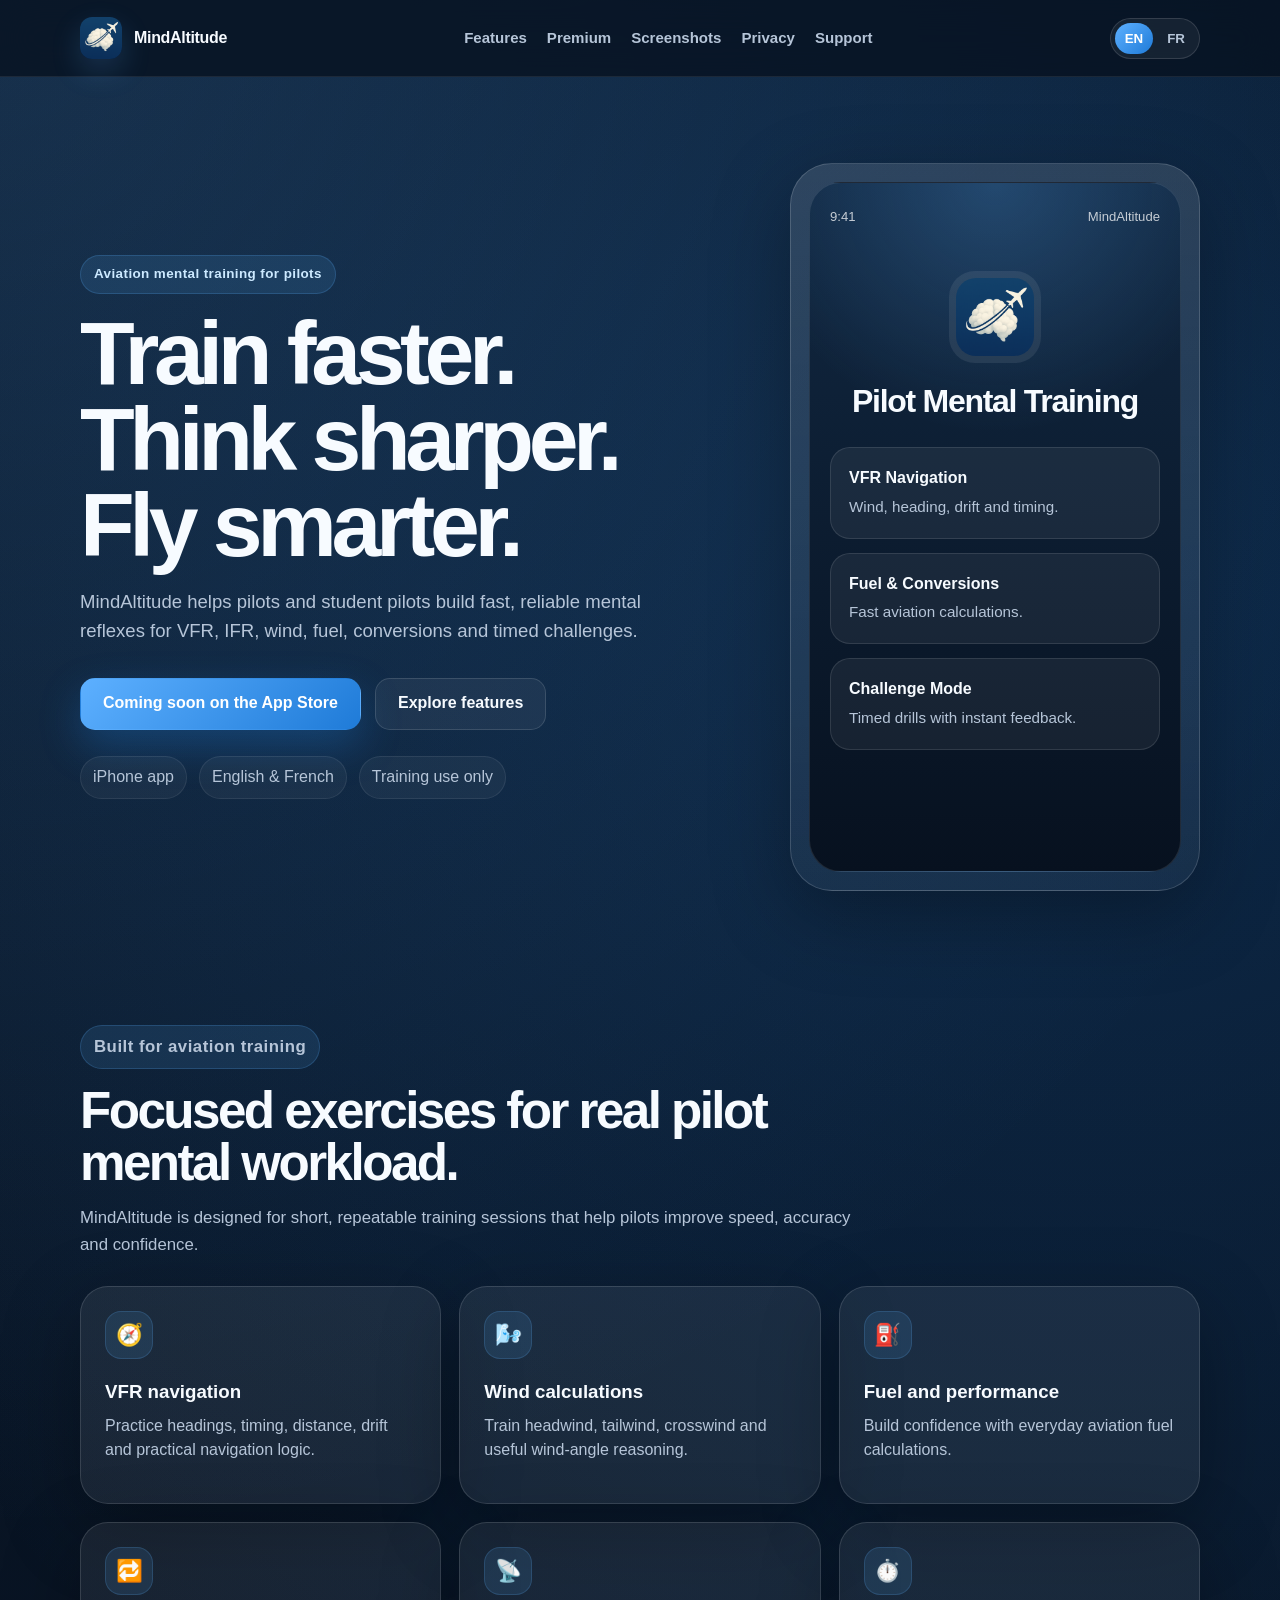
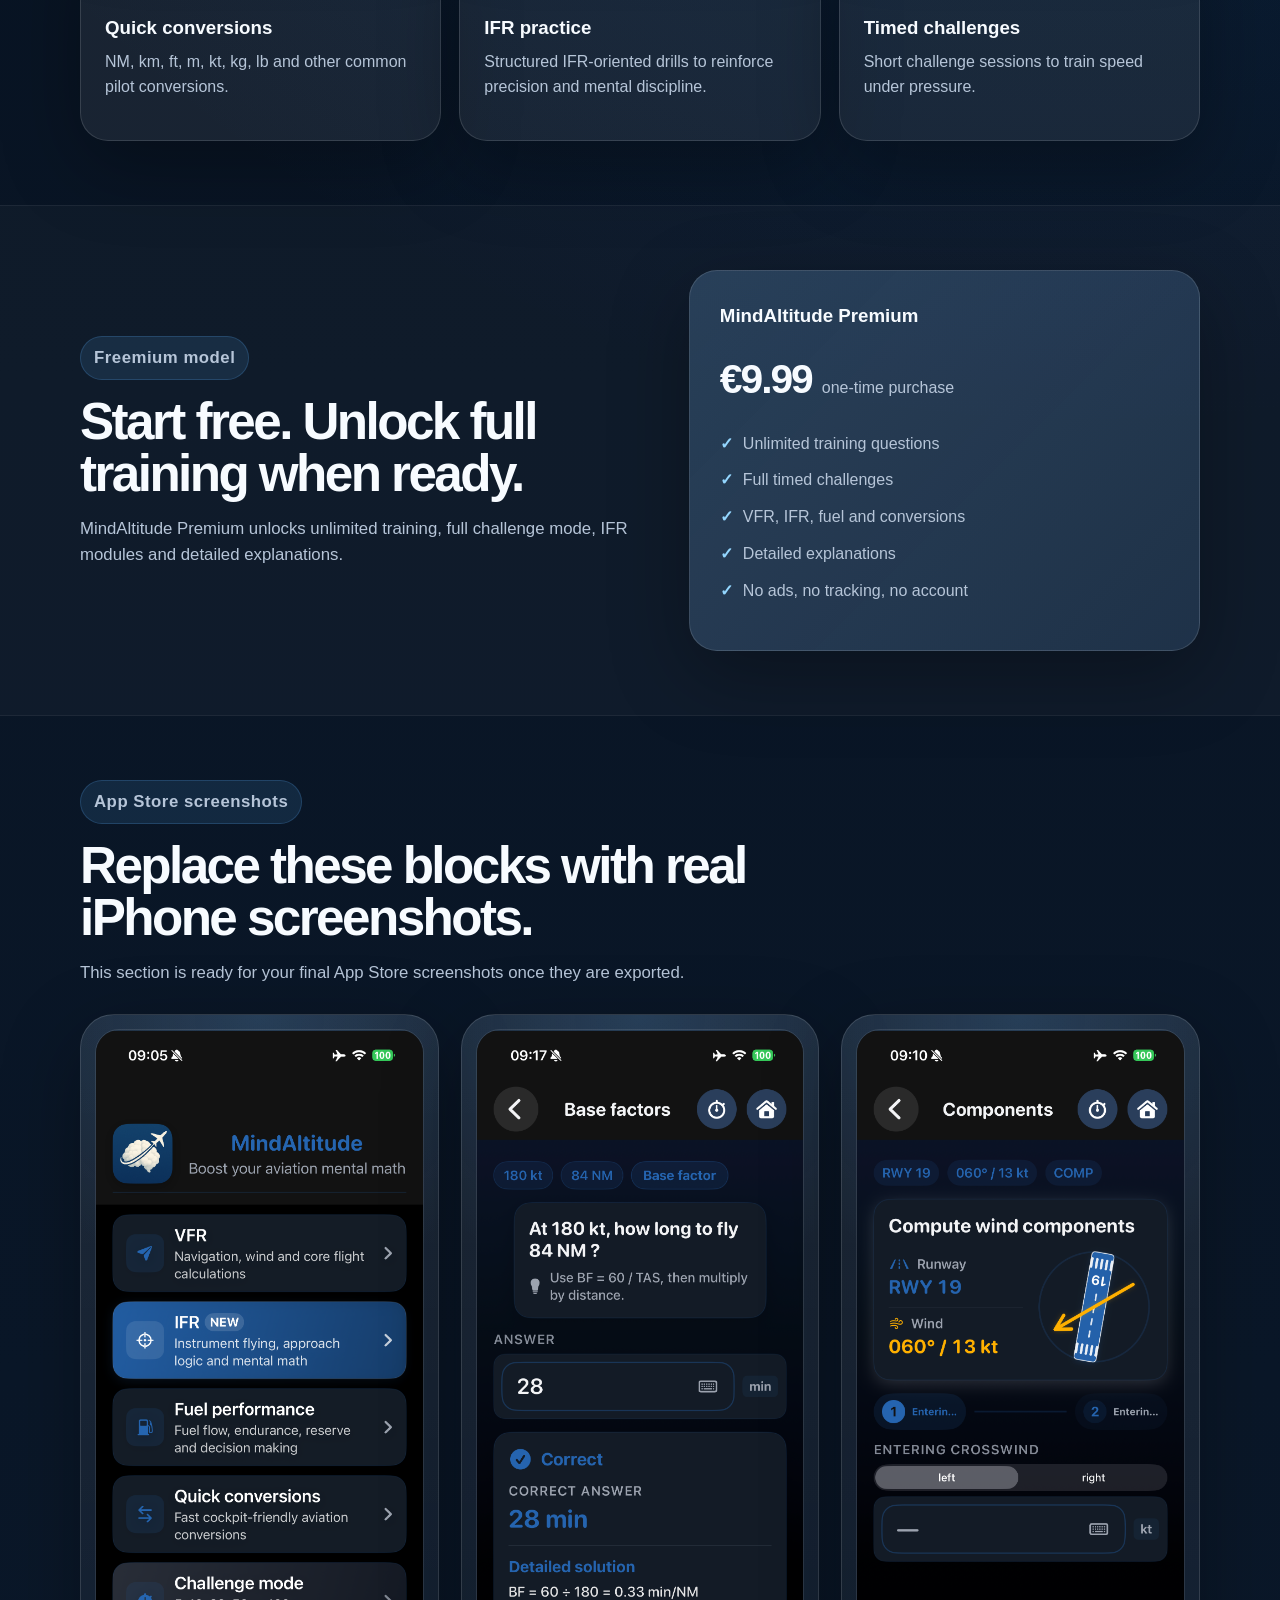
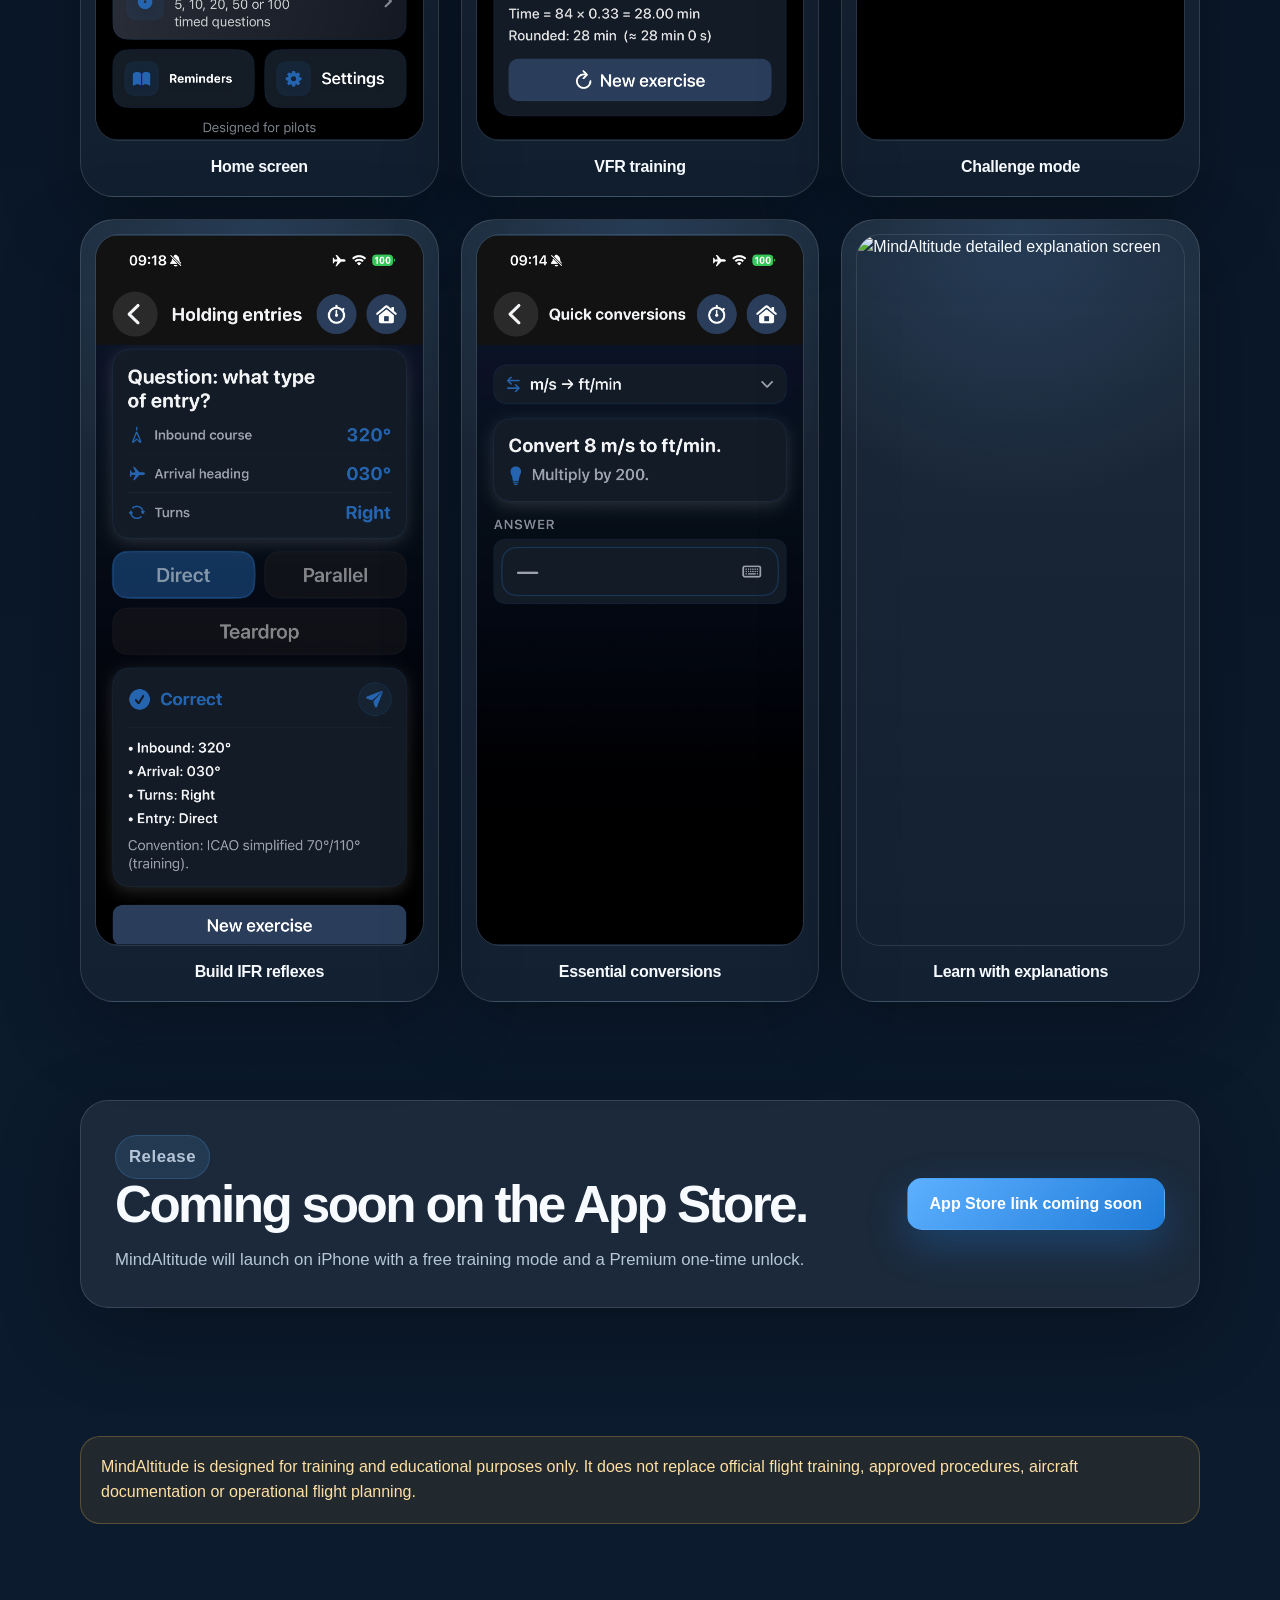
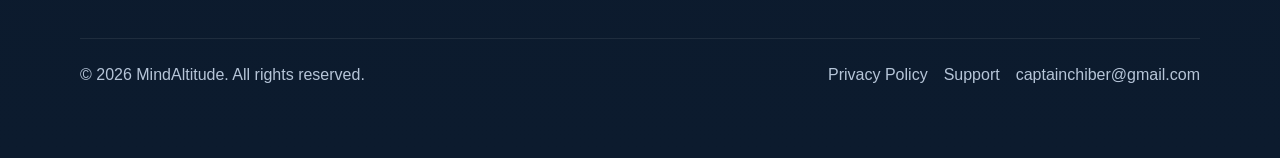
==== index.html @ 9dc107a0 "Update index.html" ====
<!DOCTYPE html>
<html lang="en">
<head>
  <meta charset="UTF-8" />
  <meta name="viewport" content="width=device-width, initial-scale=1.0" />

  <title>MindAltitude — Pilot Mental Math Training</title>

  <meta
    name="description"
    content="MindAltitude is an aviation mental training app for pilots and student pilots. Train VFR, IFR, wind, fuel, conversions and timed challenges on iPhone."
  />

  <link rel="stylesheet" href="styles.css" />
</head>

<body>
  <header class="site-header">
    <div class="container nav-bar">
      <a class="brand" href="index.html" aria-label="MindAltitude home">
        <img src="AppStore-1024.png" alt="MindAltitude app icon" class="brand-icon" />
        <span>MindAltitude</span>
      </a>

      <nav class="nav-links" aria-label="Main navigation">
        <a href="#features" data-i18n="nav_features">Features</a>
        <a href="#premium" data-i18n="nav_premium">Premium</a>
        <a href="#screenshots" data-i18n="nav_screenshots">Screenshots</a>
        <a href="privacy.html" data-i18n="nav_privacy">Privacy</a>
        <a href="support.html" data-i18n="nav_support">Support</a>
      </nav>

      <div class="language-switch">
        <button type="button" id="lang-en">EN</button>
        <button type="button" id="lang-fr">FR</button>
      </div>
    </div>
  </header>

  <main>
    <section class="hero">
      <div class="container hero-grid">
        <div class="hero-copy">
          <p class="eyebrow" data-i18n="hero_eyebrow">Aviation mental training for pilots</p>
          <h1 data-i18n="hero_title">Train faster. Think sharper. Fly smarter.</h1>
          <p class="lead" data-i18n="hero_lead">
            MindAltitude helps pilots and student pilots build fast, reliable mental reflexes for VFR, IFR, wind, fuel, conversions and timed challenges.
          </p>

          <div class="hero-actions">
            <a class="button primary" href="#release" data-i18n="hero_primary">Coming soon on the App Store</a>
            <a class="button secondary" href="#features" data-i18n="hero_secondary">Explore features</a>
          </div>

          <div class="trust-row">
            <span data-i18n="trust_1">iPhone app</span>
            <span data-i18n="trust_2">English & French</span>
            <span data-i18n="trust_3">Training use only</span>
          </div>
        </div>

        <div class="device-card" aria-label="MindAltitude app preview">
          <div class="device-screen">
            <div class="device-top">
              <span>9:41</span>
              <span>MindAltitude</span>
            </div>

            <div class="app-logo-large">
              <img src="AppStore-1024.png" alt="" />
            </div>

            <h2 data-i18n="mock_title">Pilot Mental Training</h2>

            <div class="module-list">
              <div class="module-card">
                <strong data-i18n="module_1_title">VFR Navigation</strong>
                <span data-i18n="module_1_text">Wind, heading, drift and timing.</span>
              </div>

              <div class="module-card">
                <strong data-i18n="module_2_title">Fuel & Conversions</strong>
                <span data-i18n="module_2_text">Fast aviation calculations.</span>
              </div>

              <div class="module-card">
                <strong data-i18n="module_3_title">Challenge Mode</strong>
                <span data-i18n="module_3_text">Timed drills with instant feedback.</span>
              </div>
            </div>
          </div>
        </div>
      </div>
    </section>

    <section class="section" id="features">
      <div class="container">
        <div class="section-heading">
          <p class="eyebrow" data-i18n="features_eyebrow">Built for aviation training</p>
          <h2 data-i18n="features_title">Focused exercises for real pilot mental workload.</h2>
          <p data-i18n="features_text">
            MindAltitude is designed for short, repeatable training sessions that help pilots improve speed, accuracy and confidence.
          </p>
        </div>

        <div class="cards-grid">
          <article class="feature-card">
            <div class="icon">🧭</div>
            <h3 data-i18n="feature_1_title">VFR navigation</h3>
            <p data-i18n="feature_1_text">Practice headings, timing, distance, drift and practical navigation logic.</p>
          </article>

          <article class="feature-card">
            <div class="icon">🌬️</div>
            <h3 data-i18n="feature_2_title">Wind calculations</h3>
            <p data-i18n="feature_2_text">Train headwind, tailwind, crosswind and useful wind-angle reasoning.</p>
          </article>

          <article class="feature-card">
            <div class="icon">⛽️</div>
            <h3 data-i18n="feature_3_title">Fuel and performance</h3>
            <p data-i18n="feature_3_text">Build confidence with everyday aviation fuel calculations.</p>
          </article>

          <article class="feature-card">
            <div class="icon">🔁</div>
            <h3 data-i18n="feature_4_title">Quick conversions</h3>
            <p data-i18n="feature_4_text">NM, km, ft, m, kt, kg, lb and other common pilot conversions.</p>
          </article>

          <article class="feature-card">
            <div class="icon">📡</div>
            <h3 data-i18n="feature_5_title">IFR practice</h3>
            <p data-i18n="feature_5_text">Structured IFR-oriented drills to reinforce precision and mental discipline.</p>
          </article>

          <article class="feature-card">
            <div class="icon">⏱️</div>
            <h3 data-i18n="feature_6_title">Timed challenges</h3>
            <p data-i18n="feature_6_text">Short challenge sessions to train speed under pressure.</p>
          </article>
        </div>
      </div>
    </section>

    <section class="section premium-section" id="premium">
      <div class="container premium-grid">
        <div>
          <p class="eyebrow" data-i18n="premium_eyebrow">Freemium model</p>
          <h2 data-i18n="premium_title">Start free. Unlock full training when ready.</h2>
          <p data-i18n="premium_text">
            MindAltitude Premium unlocks unlimited training, full challenge mode, IFR modules and detailed explanations.
          </p>
        </div>

        <div class="premium-card">
          <h3 data-i18n="premium_card_title">MindAltitude Premium</h3>
          <div class="price">
            <strong data-i18n="premium_price">€9.99</strong>
            <span data-i18n="premium_price_note">one-time purchase</span>
          </div>

          <ul>
            <li data-i18n="premium_li_1">Unlimited training questions</li>
            <li data-i18n="premium_li_2">Full timed challenges</li>
            <li data-i18n="premium_li_3">VFR, IFR, fuel and conversions</li>
            <li data-i18n="premium_li_4">Detailed explanations</li>
            <li data-i18n="premium_li_5">No ads, no tracking, no account</li>
          </ul>
        </div>
      </div>
    </section>

    <section class="section" id="screenshots">
      <div class="container">
        <div class="section-heading">
          <p class="eyebrow" data-i18n="screens_eyebrow">App Store screenshots</p>
          <h2 data-i18n="screens_title">Discover MindAltitude in action.</h2>
          <p data-i18n="screens_text">
            Real iPhone screenshots showing the main MindAltitude training modules.
          </p>
        </div>

        <div class="screenshot-grid">
          <figure class="screenshot-card">
            <img src="screenshot-home.png" alt="MindAltitude home screen" />
            <figcaption data-i18n="shot_1">Pilot-focused training</figcaption>
          </figure>

          <figure class="screenshot-card">
            <img src="screenshot-vfr.png" alt="MindAltitude VFR training screen" />
            <figcaption data-i18n="shot_2">Improve VFR navigation</figcaption>
          </figure>

          <figure class="screenshot-card">
            <img src="screenshot-wind.png" alt="MindAltitude wind calculation screen" />
            <figcaption data-i18n="shot_3">Master wind calculations</figcaption>
          </figure>

          <figure class="screenshot-card">
            <img src="screenshot-ifr.png" alt="MindAltitude IFR training screen" />
            <figcaption data-i18n="shot_4">Build IFR reflexes</figcaption>
          </figure>

          <figure class="screenshot-card">
            <img src="screenshot-conversions.png" alt="MindAltitude aviation conversions screen" />
            <figcaption data-i18n="shot_5">Essential conversions</figcaption>
          </figure>

          <figure class="screenshot-card">
            <img src="screenshot-ifr-2.png" alt="MindAltitude detailed explanation screen" />
            <figcaption data-i18n="shot_6">Learn with explanations</figcaption>
          </figure>
        </div>
      </div>
    </section>

    <section class="section release" id="release">
      <div class="container release-card">
        <div>
          <p class="eyebrow" data-i18n="release_eyebrow">Release</p>
          <h2 data-i18n="release_title">Coming soon on the App Store.</h2>
          <p data-i18n="release_text">
            MindAltitude will launch on iPhone with a free training mode and a Premium one-time unlock.
          </p>
        </div>

        <a class="button primary" href="#" data-i18n="release_button">App Store link coming soon</a>
      </div>
    </section>

    <section class="section disclaimer-section">
      <div class="container">
        <p class="disclaimer" data-i18n="disclaimer">
          MindAltitude is designed for training and educational purposes only. It does not replace official flight training, approved procedures, aircraft documentation or operational flight planning.
        </p>
      </div>
    </section>
  </main>

  <footer class="site-footer">
    <div class="container footer-inner">
      <p data-i18n="footer_copy">© 2026 MindAltitude. All rights reserved.</p>

      <div class="footer-links">
        <a href="privacy.html" data-i18n="footer_privacy">Privacy Policy</a>
        <a href="support.html" data-i18n="footer_support">Support</a>
        <a href="mailto:captainchiber@gmail.com">captainchiber@gmail.com</a>
      </div>
    </div>
  </footer>

  <script src="script.js"></script>
</body>
</html>
---- styles.css ----
/* MindAltitude professional landing page */

:root {
  --bg: #07111f;
  --bg-soft: #0c1b2e;
  --card: rgba(255, 255, 255, 0.065);
  --card-strong: rgba(255, 255, 255, 0.10);
  --border: rgba(255, 255, 255, 0.13);
  --text: #f7fbff;
  --muted: #b6c5d8;
  --accent: #5db0ff;
  --accent-deep: #1f7bd8;
  --warning: #ffbd4a;
  --shadow: 0 24px 80px rgba(0, 0, 0, 0.30);
  --radius: 28px;
  --container: 1120px;
}

* {
  box-sizing: border-box;
}

html {
  scroll-behavior: smooth;
}

body {
  margin: 0;
  font-family: -apple-system, BlinkMacSystemFont, "SF Pro Display", "Segoe UI", Roboto, Helvetica, Arial, sans-serif;
  color: var(--text);
  background:
    radial-gradient(circle at top left, rgba(93, 176, 255, 0.18), transparent 30%),
    radial-gradient(circle at 85% 12%, rgba(31, 123, 216, 0.22), transparent 32%),
    linear-gradient(180deg, var(--bg) 0%, var(--bg-soft) 100%);
  line-height: 1.55;
}

a {
  color: inherit;
  text-decoration: none;
}

.container {
  width: min(var(--container), calc(100% - 32px));
  margin: 0 auto;
}

.narrow {
  max-width: 850px;
}

.site-header {
  position: sticky;
  top: 0;
  z-index: 20;
  background: rgba(7, 17, 31, 0.78);
  border-bottom: 1px solid rgba(255, 255, 255, 0.08);
  backdrop-filter: blur(18px);
}

.nav-bar {
  min-height: 76px;
  display: flex;
  align-items: center;
  justify-content: space-between;
  gap: 22px;
}

.brand {
  display: flex;
  align-items: center;
  gap: 12px;
  font-weight: 800;
  letter-spacing: -0.02em;
  white-space: nowrap;
}

.brand-icon {
  width: 42px;
  height: 42px;
  border-radius: 12px;
  box-shadow: 0 12px 30px rgba(93, 176, 255, 0.18);
  object-fit: cover;
}

.nav-links {
  display: flex;
  justify-content: center;
  gap: 20px;
  flex-wrap: wrap;
  color: var(--muted);
  font-size: 0.94rem;
  font-weight: 650;
}

.nav-links a:hover {
  color: var(--text);
}

.language-switch {
  display: inline-flex;
  padding: 4px;
  gap: 4px;
  background: rgba(255, 255, 255, 0.06);
  border: 1px solid var(--border);
  border-radius: 999px;
}

.language-switch button {
  border: 0;
  border-radius: 999px;
  padding: 8px 10px;
  background: transparent;
  color: var(--muted);
  font-weight: 800;
  cursor: pointer;
}

.language-switch button.active {
  background: linear-gradient(135deg, var(--accent), var(--accent-deep));
  color: white;
}

.hero {
  padding: 86px 0 70px;
}

.hero-grid {
  display: grid;
  grid-template-columns: 1.05fr 0.95fr;
  gap: 48px;
  align-items: center;
}

.eyebrow {
  display: inline-flex;
  margin: 0 0 16px;
  padding: 8px 13px;
  border-radius: 999px;
  color: #cce9ff;
  background: rgba(93, 176, 255, 0.12);
  border: 1px solid rgba(93, 176, 255, 0.20);
  font-size: 0.84rem;
  font-weight: 800;
  letter-spacing: 0.03em;
}

h1, h2, h3, p {
  margin-top: 0;
}

h1 {
  margin-bottom: 20px;
  max-width: 720px;
  font-size: clamp(3rem, 7vw, 5.8rem);
  line-height: 0.96;
  letter-spacing: -0.06em;
}

.lead {
  color: var(--muted);
  font-size: 1.16rem;
  max-width: 680px;
}

.hero-actions {
  display: flex;
  gap: 14px;
  flex-wrap: wrap;
  margin: 32px 0 26px;
}

.button {
  display: inline-flex;
  min-height: 52px;
  align-items: center;
  justify-content: center;
  padding: 0 22px;
  border-radius: 15px;
  font-weight: 850;
  border: 1px solid transparent;
}

.button.primary {
  color: white;
  background: linear-gradient(135deg, var(--accent), var(--accent-deep));
  box-shadow: 0 16px 40px rgba(31, 123, 216, 0.32);
}

.button.secondary {
  color: var(--text);
  background: rgba(255, 255, 255, 0.055);
  border-color: var(--border);
}

.trust-row {
  display: flex;
  gap: 12px;
  flex-wrap: wrap;
  color: var(--muted);
}

.trust-row span {
  padding: 8px 12px;
  background: rgba(255,255,255,0.045);
  border: 1px solid rgba(255,255,255,0.08);
  border-radius: 999px;
}

.device-card {
  width: min(100%, 410px);
  margin-left: auto;
  padding: 18px;
  border-radius: 42px;
  background: linear-gradient(180deg, rgba(255,255,255,0.12), rgba(255,255,255,0.045));
  border: 1px solid rgba(255,255,255,0.16);
  box-shadow: var(--shadow);
}

.device-screen {
  min-height: 690px;
  padding: 24px 20px;
  border-radius: 32px;
  background:
    radial-gradient(circle at top, rgba(93,176,255,0.24), transparent 35%),
    linear-gradient(180deg, #112842, #07111f);
  border: 1px solid rgba(255,255,255,0.10);
}

.device-top {
  display: flex;
  justify-content: space-between;
  color: rgba(255,255,255,0.75);
  font-size: 0.82rem;
  margin-bottom: 44px;
}

.app-logo-large {
  display: grid;
  place-items: center;
  width: 92px;
  height: 92px;
  margin: 0 auto 22px;
  border-radius: 26px;
  background: rgba(255,255,255,0.08);
}

.app-logo-large img {
  width: 78px;
  height: 78px;
  border-radius: 20px;
  object-fit: cover;
}

.device-screen h2 {
  text-align: center;
  font-size: 2rem;
  line-height: 1.05;
  letter-spacing: -0.04em;
  margin-bottom: 28px;
}

.module-list {
  display: grid;
  gap: 14px;
}

.module-card {
  padding: 18px;
  border-radius: 20px;
  background: rgba(255,255,255,0.06);
  border: 1px solid rgba(255,255,255,0.11);
}

.module-card strong {
  display: block;
  margin-bottom: 4px;
}

.module-card span {
  color: var(--muted);
  font-size: 0.95rem;
}

.section {
  padding: 64px 0;
}

.section-heading {
  max-width: 790px;
  margin-bottom: 28px;
}

.section-heading h2,
.premium-grid h2,
.release-card h2 {
  font-size: clamp(2rem, 4vw, 3.35rem);
  line-height: 1.02;
  letter-spacing: -0.05em;
  margin-bottom: 16px;
}

.section-heading p,
.premium-grid p,
.release-card p {
  color: var(--muted);
  font-size: 1.05rem;
}

.cards-grid {
  display: grid;
  grid-template-columns: repeat(3, 1fr);
  gap: 18px;
}

.feature-card,
.premium-card,
.release-card,
.legal-card {
  background: var(--card);
  border: 1px solid var(--border);
  border-radius: var(--radius);
  box-shadow: var(--shadow);
}

.feature-card {
  padding: 24px;
}

.icon {
  display: grid;
  place-items: center;
  width: 48px;
  height: 48px;
  margin-bottom: 18px;
  border-radius: 16px;
  background: rgba(93, 176, 255, 0.12);
  border: 1px solid rgba(93, 176, 255, 0.18);
  font-size: 1.35rem;
}

.feature-card h3 {
  margin-bottom: 8px;
}

.feature-card p {
  color: var(--muted);
}

.premium-section {
  background: rgba(255,255,255,0.025);
  border-block: 1px solid rgba(255,255,255,0.06);
}

.premium-grid {
  display: grid;
  grid-template-columns: 1fr 0.88fr;
  gap: 28px;
  align-items: center;
}

.premium-card {
  padding: 30px;
  background:
    linear-gradient(135deg, rgba(93,176,255,0.16), rgba(31,123,216,0.10)),
    var(--card);
}

.price {
  display: flex;
  align-items: baseline;
  gap: 10px;
  margin: 12px 0 20px;
}

.price strong {
  font-size: 2.55rem;
  letter-spacing: -0.05em;
}

.price span {
  color: var(--muted);
}

.premium-card ul {
  padding-left: 0;
  list-style: none;
  display: grid;
  gap: 12px;
}

.premium-card li {
  color: var(--muted);
}

.premium-card li::before {
  content: "✓";
  margin-right: 10px;
  color: #94d7ff;
  font-weight: 900;
}

.screenshot-grid {
  display: grid;
  grid-template-columns: repeat(3, 1fr);
  gap: 22px;
}

.screenshot-card {
  margin: 0;
  padding: 14px;
  border-radius: 34px;
  background:
    radial-gradient(circle at top, rgba(93,176,255,0.16), transparent 35%),
    linear-gradient(180deg, rgba(255,255,255,0.08), rgba(255,255,255,0.03));
  border: 1px solid var(--border);
  box-shadow: var(--shadow);
}

.screenshot-card img {
  width: 100%;
  display: block;
  border-radius: 24px;
  aspect-ratio: 9 / 19.5;
  object-fit: cover;
  border: 1px solid rgba(255,255,255,0.10);
}

.screenshot-card figcaption {
  padding: 14px 6px 2px;
  color: var(--text);
  text-align: center;
  font-weight: 850;
  letter-spacing: -0.02em;
}

.release {
  padding-top: 34px;
}

.release-card {
  padding: 34px;
  display: flex;
  align-items: center;
  justify-content: space-between;
  gap: 24px;
}

.release-card p {
  margin-bottom: 0;
}

.disclaimer {
  padding: 18px 20px;
  border-radius: 20px;
  border: 1px solid rgba(255, 189, 74, 0.26);
  background: rgba(255, 189, 74, 0.09);
  color: #ffe0a3;
}

.site-footer {
  padding: 34px 0 54px;
  color: var(--muted);
}

.footer-inner {
  display: flex;
  justify-content: space-between;
  gap: 18px;
  flex-wrap: wrap;
  padding-top: 24px;
  border-top: 1px solid rgba(255,255,255,0.08);
}

.footer-links {
  display: flex;
  gap: 16px;
  flex-wrap: wrap;
}

.footer-links a:hover {
  color: var(--text);
}

.legal-page {
  min-height: calc(100vh - 180px);
}

.legal-card {
  padding: 30px;
  color: var(--muted);
}

.legal-card h2 {
  color: var(--text);
  margin-top: 26px;
}

.legal-card h2:first-child {
  margin-top: 0;
}

@media (max-width: 940px) {
  .nav-bar {
    align-items: flex-start;
    flex-direction: column;
    padding: 16px 0;
  }

  .hero-grid,
  .premium-grid,
  .cards-grid,
  .screenshot-grid {
    grid-template-columns: 1fr;
  }

  .device-card {
    margin: 0 auto;
  }

  .release-card {
    align-items: flex-start;
    flex-direction: column;
  }
}

@media (max-width: 640px) {
  .hero {
    padding-top: 52px;
  }

  .device-screen {
    min-height: 610px;
  }

  .nav-links {
    justify-content: flex-start;
    gap: 12px 16px;
  }

  .section {
    padding: 46px 0;
  }

  .feature-card,
  .premium-card,
  .release-card,
  .legal-card {
    padding: 22px;
  }
}

a {
  color: inherit;
  text-decoration: none;
}

.container {
  width: min(var(--container), calc(100% - 32px));
  margin: 0 auto;
}

.narrow {
  max-width: 850px;
}

.site-header {
  position: sticky;
  top: 0;
  z-index: 20;
  background: rgba(7, 17, 31, 0.78);
  border-bottom: 1px solid rgba(255, 255, 255, 0.08);
  backdrop-filter: blur(18px);
}

.nav-bar {
  min-height: 76px;
  display: flex;
  align-items: center;
  justify-content: space-between;
  gap: 22px;
}

.brand {
  display: flex;
  align-items: center;
  gap: 12px;
  font-weight: 800;
  letter-spacing: -0.02em;
  white-space: nowrap;
}

.brand-icon {
  width: 42px;
  height: 42px;
  border-radius: 12px;
  box-shadow: 0 12px 30px rgba(93, 176, 255, 0.18);
  object-fit: cover;
}

.nav-links {
  display: flex;
  justify-content: center;
  gap: 20px;
  flex-wrap: wrap;
  color: var(--muted);
  font-size: 0.94rem;
  font-weight: 650;
}

.nav-links a:hover {
  color: var(--text);
}

.language-switch {
  display: inline-flex;
  padding: 4px;
  gap: 4px;
  background: rgba(255, 255, 255, 0.06);
  border: 1px solid var(--border);
  border-radius: 999px;
}

.language-switch button {
  border: 0;
  border-radius: 999px;
  padding: 8px 10px;
  background: transparent;
  color: var(--muted);
  font-weight: 800;
  cursor: pointer;
}

.language-switch button.active {
  background: linear-gradient(135deg, var(--accent), var(--accent-deep));
  color: white;
}

.hero {
  padding: 86px 0 70px;
}

.hero-grid {
  display: grid;
  grid-template-columns: 1.05fr 0.95fr;
  gap: 48px;
  align-items: center;
}

.eyebrow {
  display: inline-flex;
  margin: 0 0 16px;
  padding: 8px 13px;
  border-radius: 999px;
  color: #cce9ff;
  background: rgba(93, 176, 255, 0.12);
  border: 1px solid rgba(93, 176, 255, 0.20);
  font-size: 0.84rem;
  font-weight: 800;
  letter-spacing: 0.03em;
}

h1, h2, h3, p {
  margin-top: 0;
}

h1 {
  margin-bottom: 20px;
  max-width: 720px;
  font-size: clamp(3rem, 7vw, 5.8rem);
  line-height: 0.96;
  letter-spacing: -0.06em;
}

.lead {
  color: var(--muted);
  font-size: 1.16rem;
  max-width: 680px;
}

.hero-actions {
  display: flex;
  gap: 14px;
  flex-wrap: wrap;
  margin: 32px 0 26px;
}

.button {
  display: inline-flex;
  min-height: 52px;
  align-items: center;
  justify-content: center;
  padding: 0 22px;
  border-radius: 15px;
  font-weight: 850;
  border: 1px solid transparent;
}

.button.primary {
  color: white;
  background: linear-gradient(135deg, var(--accent), var(--accent-deep));
  box-shadow: 0 16px 40px rgba(31, 123, 216, 0.32);
}

.button.secondary {
  color: var(--text);
  background: rgba(255, 255, 255, 0.055);
  border-color: var(--border);
}

.trust-row {
  display: flex;
  gap: 12px;
  flex-wrap: wrap;
  color: var(--muted);
}

.trust-row span {
  padding: 8px 12px;
  background: rgba(255,255,255,0.045);
  border: 1px solid rgba(255,255,255,0.08);
  border-radius: 999px;
}

.device-card {
  width: min(100%, 410px);
  margin-left: auto;
  padding: 18px;
  border-radius: 42px;
  background: linear-gradient(180deg, rgba(255,255,255,0.12), rgba(255,255,255,0.045));
  border: 1px solid rgba(255,255,255,0.16);
  box-shadow: var(--shadow);
}

.device-screen {
  min-height: 690px;
  padding: 24px 20px;
  border-radius: 32px;
  background:
    radial-gradient(circle at top, rgba(93,176,255,0.24), transparent 35%),
    linear-gradient(180deg, #112842, #07111f);
  border: 1px solid rgba(255,255,255,0.10);
}

.device-top {
  display: flex;
  justify-content: space-between;
  color: rgba(255,255,255,0.75);
  font-size: 0.82rem;
  margin-bottom: 44px;
}

.app-logo-large {
  display: grid;
  place-items: center;
  width: 92px;
  height: 92px;
  margin: 0 auto 22px;
  border-radius: 26px;
  background: rgba(255,255,255,0.08);
}

.app-logo-large img {
  width: 78px;
  height: 78px;
  border-radius: 20px;
  object-fit: cover;
}

.device-screen h2 {
  text-align: center;
  font-size: 2rem;
  line-height: 1.05;
  letter-spacing: -0.04em;
  margin-bottom: 28px;
}

.module-list {
  display: grid;
  gap: 14px;
}

.module-card {
  padding: 18px;
  border-radius: 20px;
  background: rgba(255,255,255,0.06);
  border: 1px solid rgba(255,255,255,0.11);
}

.module-card strong {
  display: block;
  margin-bottom: 4px;
}

.module-card span {
  color: var(--muted);
  font-size: 0.95rem;
}

.section {
  padding: 64px 0;
}

.section-heading {
  max-width: 790px;
  margin-bottom: 28px;
}

.section-heading h2,
.premium-grid h2,
.release-card h2 {
  font-size: clamp(2rem, 4vw, 3.35rem);
  line-height: 1.02;
  letter-spacing: -0.05em;
  margin-bottom: 16px;
}

.section-heading p,
.premium-grid p,
.release-card p {
  color: var(--muted);
  font-size: 1.05rem;
}

.cards-grid {
  display: grid;
  grid-template-columns: repeat(3, 1fr);
  gap: 18px;
}

.feature-card,
.premium-card,
.release-card,
.legal-card {
  background: var(--card);
  border: 1px solid var(--border);
  border-radius: var(--radius);
  box-shadow: var(--shadow);
}

.feature-card {
  padding: 24px;
}

.icon {
  display: grid;
  place-items: center;
  width: 48px;
  height: 48px;
  margin-bottom: 18px;
  border-radius: 16px;
  background: rgba(93, 176, 255, 0.12);
  border: 1px solid rgba(93, 176, 255, 0.18);
  font-size: 1.35rem;
}

.feature-card h3 {
  margin-bottom: 8px;
}

.feature-card p {
  color: var(--muted);
}

.premium-section {
  background: rgba(255,255,255,0.025);
  border-block: 1px solid rgba(255,255,255,0.06);
}

.premium-grid {
  display: grid;
  grid-template-columns: 1fr 0.88fr;
  gap: 28px;
  align-items: center;
}

.premium-card {
  padding: 30px;
  background:
    linear-gradient(135deg, rgba(93,176,255,0.16), rgba(31,123,216,0.10)),
    var(--card);
}

.price {
  display: flex;
  align-items: baseline;
  gap: 10px;
  margin: 12px 0 20px;
}

.price strong {
  font-size: 2.55rem;
  letter-spacing: -0.05em;
}

.price span {
  color: var(--muted);
}

.premium-card ul {
  padding-left: 0;
  list-style: none;
  display: grid;
  gap: 12px;
}

.premium-card li {
  color: var(--muted);
}

.premium-card li::before {
  content: "✓";
  margin-right: 10px;
  color: #94d7ff;
  font-weight: 900;
}

.screenshot-grid {
  display: grid;
  grid-template-columns: repeat(3, 1fr);
  gap: 22px;
}

.screenshot-card {
  margin: 0;
  padding: 14px;
  border-radius: 34px;
  background:
    radial-gradient(circle at top, rgba(93,176,255,0.16), transparent 35%),
    linear-gradient(180deg, rgba(255,255,255,0.08), rgba(255,255,255,0.03));
  border: 1px solid var(--border);
  box-shadow: var(--shadow);
}

.screenshot-card img {
  width: 100%;
  display: block;
  border-radius: 24px;
  aspect-ratio: 9 / 19.5;
  object-fit: cover;
  border: 1px solid rgba(255,255,255,0.10);
}

.screenshot-card figcaption {
  padding: 14px 6px 2px;
  color: var(--text);
  text-align: center;
  font-weight: 850;
  letter-spacing: -0.02em;
}

.release {
  padding-top: 34px;
}

.release-card {
  padding: 34px;
  display: flex;
  align-items: center;
  justify-content: space-between;
  gap: 24px;
}

.release-card p {
  margin-bottom: 0;
}

.disclaimer {
  padding: 18px 20px;
  border-radius: 20px;
  border: 1px solid rgba(255, 189, 74, 0.26);
  background: rgba(255, 189, 74, 0.09);
  color: #ffe0a3;
}

.site-footer {
  padding: 34px 0 54px;
  color: var(--muted);
}

.footer-inner {
  display: flex;
  justify-content: space-between;
  gap: 18px;
  flex-wrap: wrap;
  padding-top: 24px;
  border-top: 1px solid rgba(255,255,255,0.08);
}

.footer-links {
  display: flex;
  gap: 16px;
  flex-wrap: wrap;
}

.footer-links a:hover {
  color: var(--text);
}

.legal-page {
  min-height: calc(100vh - 180px);
}

.legal-card {
  padding: 30px;
  color: var(--muted);
}

.legal-card h2 {
  color: var(--text);
  margin-top: 26px;
}

.legal-card h2:first-child {
  margin-top: 0;
}

@media (max-width: 940px) {
  .nav-bar {
    align-items: flex-start;
    flex-direction: column;
    padding: 16px 0;
  }

  .hero-grid,
  .premium-grid,
  .cards-grid,
  .screenshot-grid {
    grid-template-columns: 1fr;
  }

  .device-card {
    margin: 0 auto;
  }

  .release-card {
    align-items: flex-start;
    flex-direction: column;
  }
}

@media (max-width: 640px) {
  .hero {
    padding-top: 52px;
  }

  .device-screen {
    min-height: 610px;
  }

  .nav-links {
    justify-content: flex-start;
    gap: 12px 16px;
  }

  .section {
    padding: 46px 0;
  }

  .feature-card,
  .premium-card,
  .release-card,
  .legal-card {
    padding: 22px;
  }
}

a {
  color: inherit;
  text-decoration: none;
}

.container {
  width: min(var(--container), calc(100% - 32px));
  margin: 0 auto;
}

.narrow {
  max-width: 850px;
}

.site-header {
  position: sticky;
  top: 0;
  z-index: 20;
  background: rgba(7, 17, 31, 0.78);
  border-bottom: 1px solid rgba(255, 255, 255, 0.08);
  backdrop-filter: blur(18px);
}

.nav-bar {
  min-height: 76px;
  display: flex;
  align-items: center;
  justify-content: space-between;
  gap: 22px;
}

.brand {
  display: flex;
  align-items: center;
  gap: 12px;
  font-weight: 800;
  letter-spacing: -0.02em;
  white-space: nowrap;
}

.brand-icon {
  width: 42px;
  height: 42px;
  border-radius: 12px;
  box-shadow: 0 12px 30px rgba(93, 176, 255, 0.18);
  object-fit: cover;
}

.nav-links {
  display: flex;
  justify-content: center;
  gap: 20px;
  flex-wrap: wrap;
  color: var(--muted);
  font-size: 0.94rem;
  font-weight: 650;
}

.nav-links a:hover {
  color: var(--text);
}

.language-switch {
  display: inline-flex;
  padding: 4px;
  gap: 4px;
  background: rgba(255, 255, 255, 0.06);
  border: 1px solid var(--border);
  border-radius: 999px;
}

.language-switch button {
  border: 0;
  border-radius: 999px;
  padding: 8px 10px;
  background: transparent;
  color: var(--muted);
  font-weight: 800;
  cursor: pointer;
}

.language-switch button.active {
  background: linear-gradient(135deg, var(--accent), var(--accent-deep));
  color: white;
}

.hero {
  padding: 86px 0 70px;
}

.hero-grid {
  display: grid;
  grid-template-columns: 1.05fr 0.95fr;
  gap: 48px;
  align-items: center;
}

.eyebrow {
  display: inline-flex;
  margin: 0 0 16px;
  padding: 8px 13px;
  border-radius: 999px;
  color: #cce9ff;
  background: rgba(93, 176, 255, 0.12);
  border: 1px solid rgba(93, 176, 255, 0.20);
  font-size: 0.84rem;
  font-weight: 800;
  letter-spacing: 0.03em;
}

h1, h2, h3, p {
  margin-top: 0;
}

h1 {
  margin-bottom: 20px;
  max-width: 720px;
  font-size: clamp(3rem, 7vw, 5.8rem);
  line-height: 0.96;
  letter-spacing: -0.06em;
}

.lead {
  color: var(--muted);
  font-size: 1.16rem;
  max-width: 680px;
}

.hero-actions {
  display: flex;
  gap: 14px;
  flex-wrap: wrap;
  margin: 32px 0 26px;
}

.button {
  display: inline-flex;
  min-height: 52px;
  align-items: center;
  justify-content: center;
  padding: 0 22px;
  border-radius: 15px;
  font-weight: 850;
  border: 1px solid transparent;
}

.button.primary {
  color: white;
  background: linear-gradient(135deg, var(--accent), var(--accent-deep));
  box-shadow: 0 16px 40px rgba(31, 123, 216, 0.32);
}

.button.secondary {
  color: var(--text);
  background: rgba(255, 255, 255, 0.055);
  border-color: var(--border);
}

.trust-row {
  display: flex;
  gap: 12px;
  flex-wrap: wrap;
  color: var(--muted);
}

.trust-row span {
  padding: 8px 12px;
  background: rgba(255,255,255,0.045);
  border: 1px solid rgba(255,255,255,0.08);
  border-radius: 999px;
}

.device-card {
  width: min(100%, 410px);
  margin-left: auto;
  padding: 18px;
  border-radius: 42px;
  background: linear-gradient(180deg, rgba(255,255,255,0.12), rgba(255,255,255,0.045));
  border: 1px solid rgba(255,255,255,0.16);
  box-shadow: var(--shadow);
}

.device-screen {
  min-height: 690px;
  padding: 24px 20px;
  border-radius: 32px;
  background:
    radial-gradient(circle at top, rgba(93,176,255,0.24), transparent 35%),
    linear-gradient(180deg, #112842, #07111f);
  border: 1px solid rgba(255,255,255,0.10);
}

.device-top {
  display: flex;
  justify-content: space-between;
  color: rgba(255,255,255,0.75);
  font-size: 0.82rem;
  margin-bottom: 44px;
}

.app-logo-large {
  display: grid;
  place-items: center;
  width: 92px;
  height: 92px;
  margin: 0 auto 22px;
  border-radius: 26px;
  background: rgba(255,255,255,0.08);
}

.app-logo-large img {
  width: 78px;
  height: 78px;
  border-radius: 20px;
  object-fit: cover;
}

.device-screen h2 {
  text-align: center;
  font-size: 2rem;
  line-height: 1.05;
  letter-spacing: -0.04em;
  margin-bottom: 28px;
}

.module-list {
  display: grid;
  gap: 14px;
}

.module-card {
  padding: 18px;
  border-radius: 20px;
  background: rgba(255,255,255,0.06);
  border: 1px solid rgba(255,255,255,0.11);
}

.module-card strong {
  display: block;
  margin-bottom: 4px;
}

.module-card span {
  color: var(--muted);
  font-size: 0.95rem;
}

.section {
  padding: 64px 0;
}

.section-heading {
  max-width: 790px;
  margin-bottom: 28px;
}

.section-heading h2,
.premium-grid h2,
.release-card h2 {
  font-size: clamp(2rem, 4vw, 3.35rem);
  line-height: 1.02;
  letter-spacing: -0.05em;
  margin-bottom: 16px;
}

.section-heading p,
.premium-grid p,
.release-card p {
  color: var(--muted);
  font-size: 1.05rem;
}

.cards-grid {
  display: grid;
  grid-template-columns: repeat(3, 1fr);
  gap: 18px;
}

.feature-card,
.premium-card,
.release-card,
.legal-card {
  background: var(--card);
  border: 1px solid var(--border);
  border-radius: var(--radius);
  box-shadow: var(--shadow);
}

.feature-card {
  padding: 24px;
}

.icon {
  display: grid;
  place-items: center;
  width: 48px;
  height: 48px;
  margin-bottom: 18px;
  border-radius: 16px;
  background: rgba(93, 176, 255, 0.12);
  border: 1px solid rgba(93, 176, 255, 0.18);
  font-size: 1.35rem;
}

.feature-card h3 {
  margin-bottom: 8px;
}

.feature-card p {
  color: var(--muted);
}

.premium-section {
  background: rgba(255,255,255,0.025);
  border-block: 1px solid rgba(255,255,255,0.06);
}

.premium-grid {
  display: grid;
  grid-template-columns: 1fr 0.88fr;
  gap: 28px;
  align-items: center;
}

.premium-card {
  padding: 30px;
  background:
    linear-gradient(135deg, rgba(93,176,255,0.16), rgba(31,123,216,0.10)),
    var(--card);
}

.price {
  display: flex;
  align-items: baseline;
  gap: 10px;
  margin: 12px 0 20px;
}

.price strong {
  font-size: 2.55rem;
  letter-spacing: -0.05em;
}

.price span {
  color: var(--muted);
}

.premium-card ul {
  padding-left: 0;
  list-style: none;
  display: grid;
  gap: 12px;
}

.premium-card li {
  color: var(--muted);
}

.premium-card li::before {
  content: "✓";
  margin-right: 10px;
  color: #94d7ff;
  font-weight: 900;
}

.screenshot-grid {
  display: grid;
  grid-template-columns: repeat(3, 1fr);
  gap: 22px;
}

.screenshot-card {
  margin: 0;
  padding: 14px;
  border-radius: 34px;
  background:
    radial-gradient(circle at top, rgba(93,176,255,0.16), transparent 35%),
    linear-gradient(180deg, rgba(255,255,255,0.08), rgba(255,255,255,0.03));
  border: 1px solid var(--border);
  box-shadow: var(--shadow);
}

.screenshot-card img {
  width: 100%;
  display: block;
  border-radius: 24px;
  aspect-ratio: 9 / 19.5;
  object-fit: cover;
  border: 1px solid rgba(255,255,255,0.10);
}

.screenshot-card figcaption {
  padding: 14px 6px 2px;
  color: var(--text);
  text-align: center;
  font-weight: 850;
  letter-spacing: -0.02em;
}

.release {
  padding-top: 34px;
}

.release-card {
  padding: 34px;
  display: flex;
  align-items: center;
  justify-content: space-between;
  gap: 24px;
}

.release-card p {
  margin-bottom: 0;
}

.disclaimer {
  padding: 18px 20px;
  border-radius: 20px;
  border: 1px solid rgba(255, 189, 74, 0.26);
  background: rgba(255, 189, 74, 0.09);
  color: #ffe0a3;
}

.site-footer {
  padding: 34px 0 54px;
  color: var(--muted);
}

.footer-inner {
  display: flex;
  justify-content: space-between;
  gap: 18px;
  flex-wrap: wrap;
  padding-top: 24px;
  border-top: 1px solid rgba(255,255,255,0.08);
}

.footer-links {
  display: flex;
  gap: 16px;
  flex-wrap: wrap;
}

.footer-links a:hover {
  color: var(--text);
}

.legal-page {
  min-height: calc(100vh - 180px);
}

.legal-card {
  padding: 30px;
  color: var(--muted);
}

.legal-card h2 {
  color: var(--text);
  margin-top: 26px;
}

.legal-card h2:first-child {
  margin-top: 0;
}

@media (max-width: 940px) {
  .nav-bar {
    align-items: flex-start;
    flex-direction: column;
    padding: 16px 0;
  }

  .hero-grid,
  .premium-grid,
  .cards-grid,
  .screenshot-grid {
    grid-template-columns: 1fr;
  }

  .device-card {
    margin: 0 auto;
  }

  .release-card {
    align-items: flex-start;
    flex-direction: column;
  }
}

@media (max-width: 640px) {
  .hero {
    padding-top: 52px;
  }

  .device-screen {
    min-height: 610px;
  }

  .nav-links {
    justify-content: flex-start;
    gap: 12px 16px;
  }

  .section {
    padding: 46px 0;
  }

  .feature-card,
  .premium-card,
  .release-card,
  .legal-card {
    padding: 22px;
  }
}
.screenshot-grid {
  display: grid;
  grid-template-columns: repeat(3, 1fr);
  gap: 22px;
}

.screenshot-card {
  margin: 0;
  padding: 14px;
  border-radius: 34px;
  background:
    radial-gradient(circle at top, rgba(93,176,255,0.16), transparent 35%),
    linear-gradient(180deg, rgba(255,255,255,0.08), rgba(255,255,255,0.03));
  border: 1px solid var(--border);
  box-shadow: var(--shadow);
}

.screenshot-card img {
  width: 100%;
  display: block;
  border-radius: 24px;
  aspect-ratio: 9 / 19.5;
  object-fit: contain;
  border: 1px solid rgba(255,255,255,0.10);
}

.screenshot-card figcaption {
  padding: 14px 6px 2px;
  color: var(--text);
  text-align: center;
  font-weight: 850;
  letter-spacing: -0.02em;
}

@media (max-width: 940px) {
  .screenshot-grid {
    grid-template-columns: 1fr;
  }
}
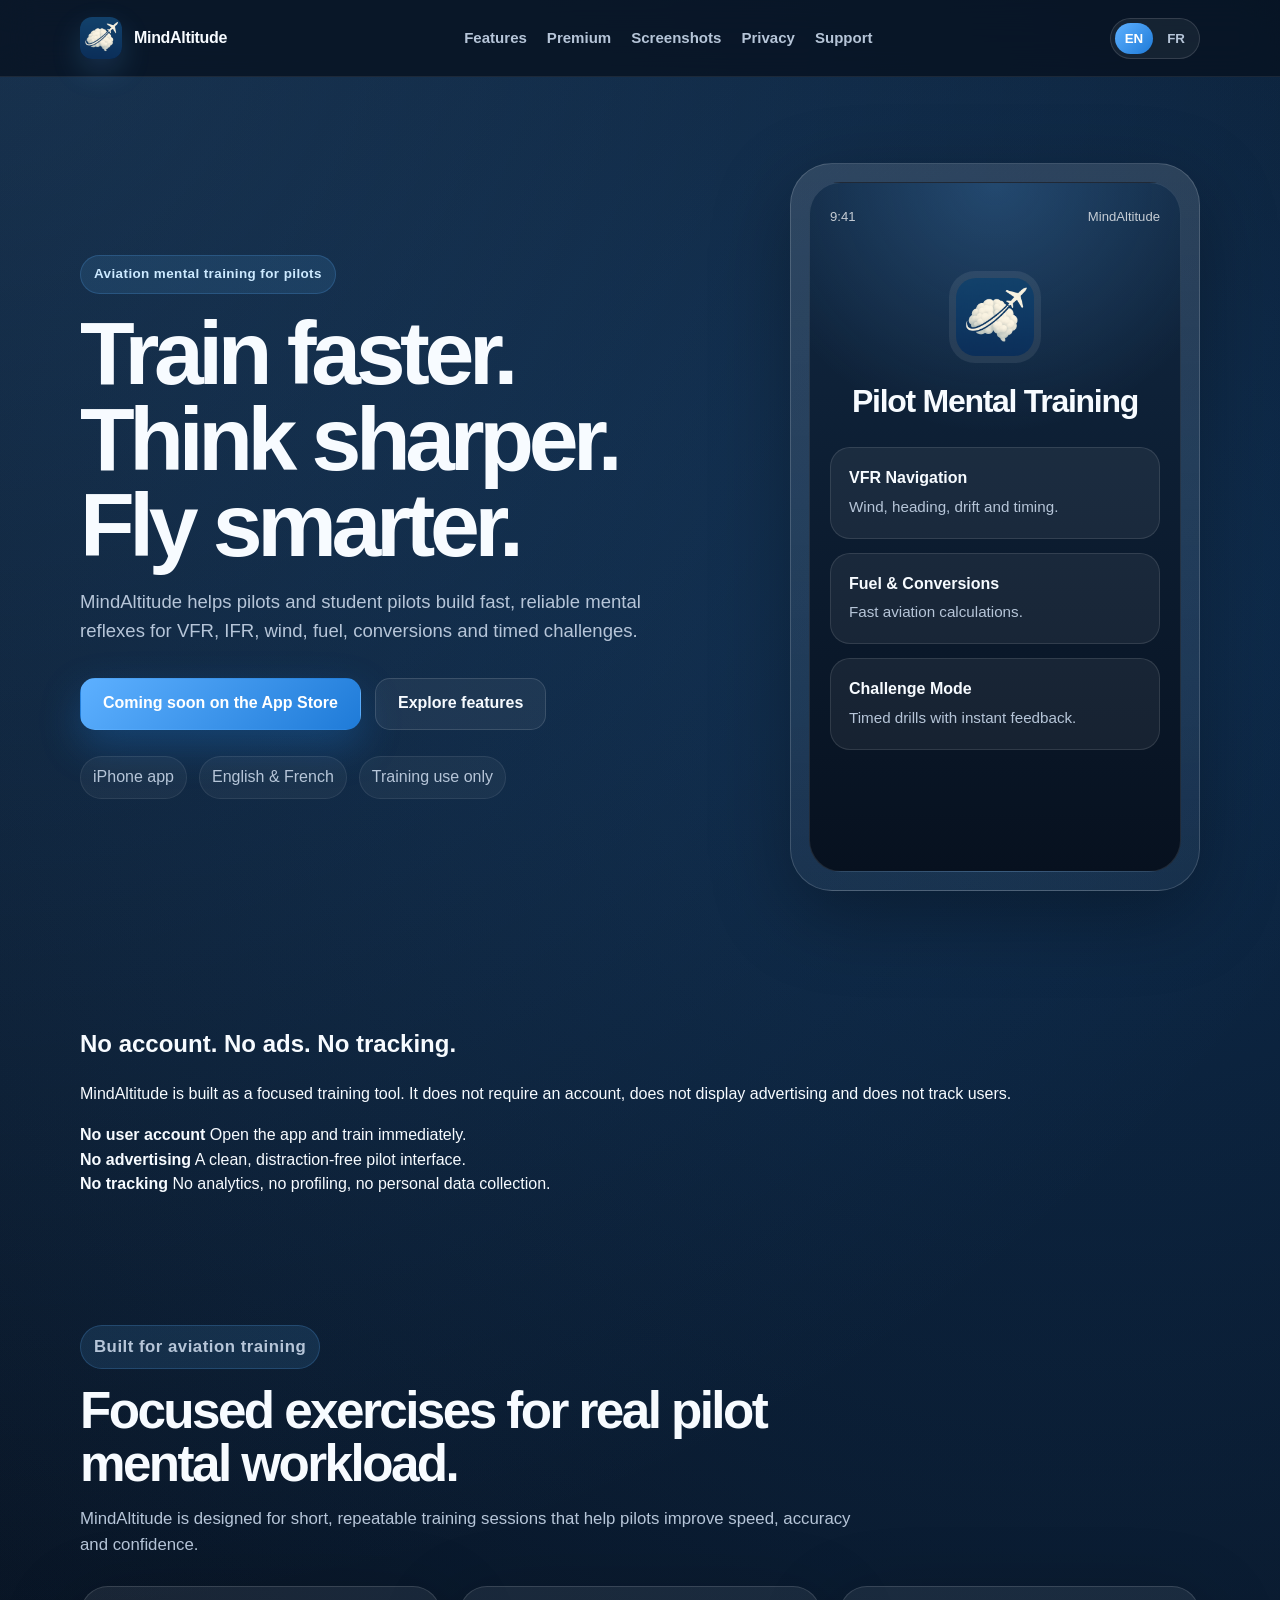
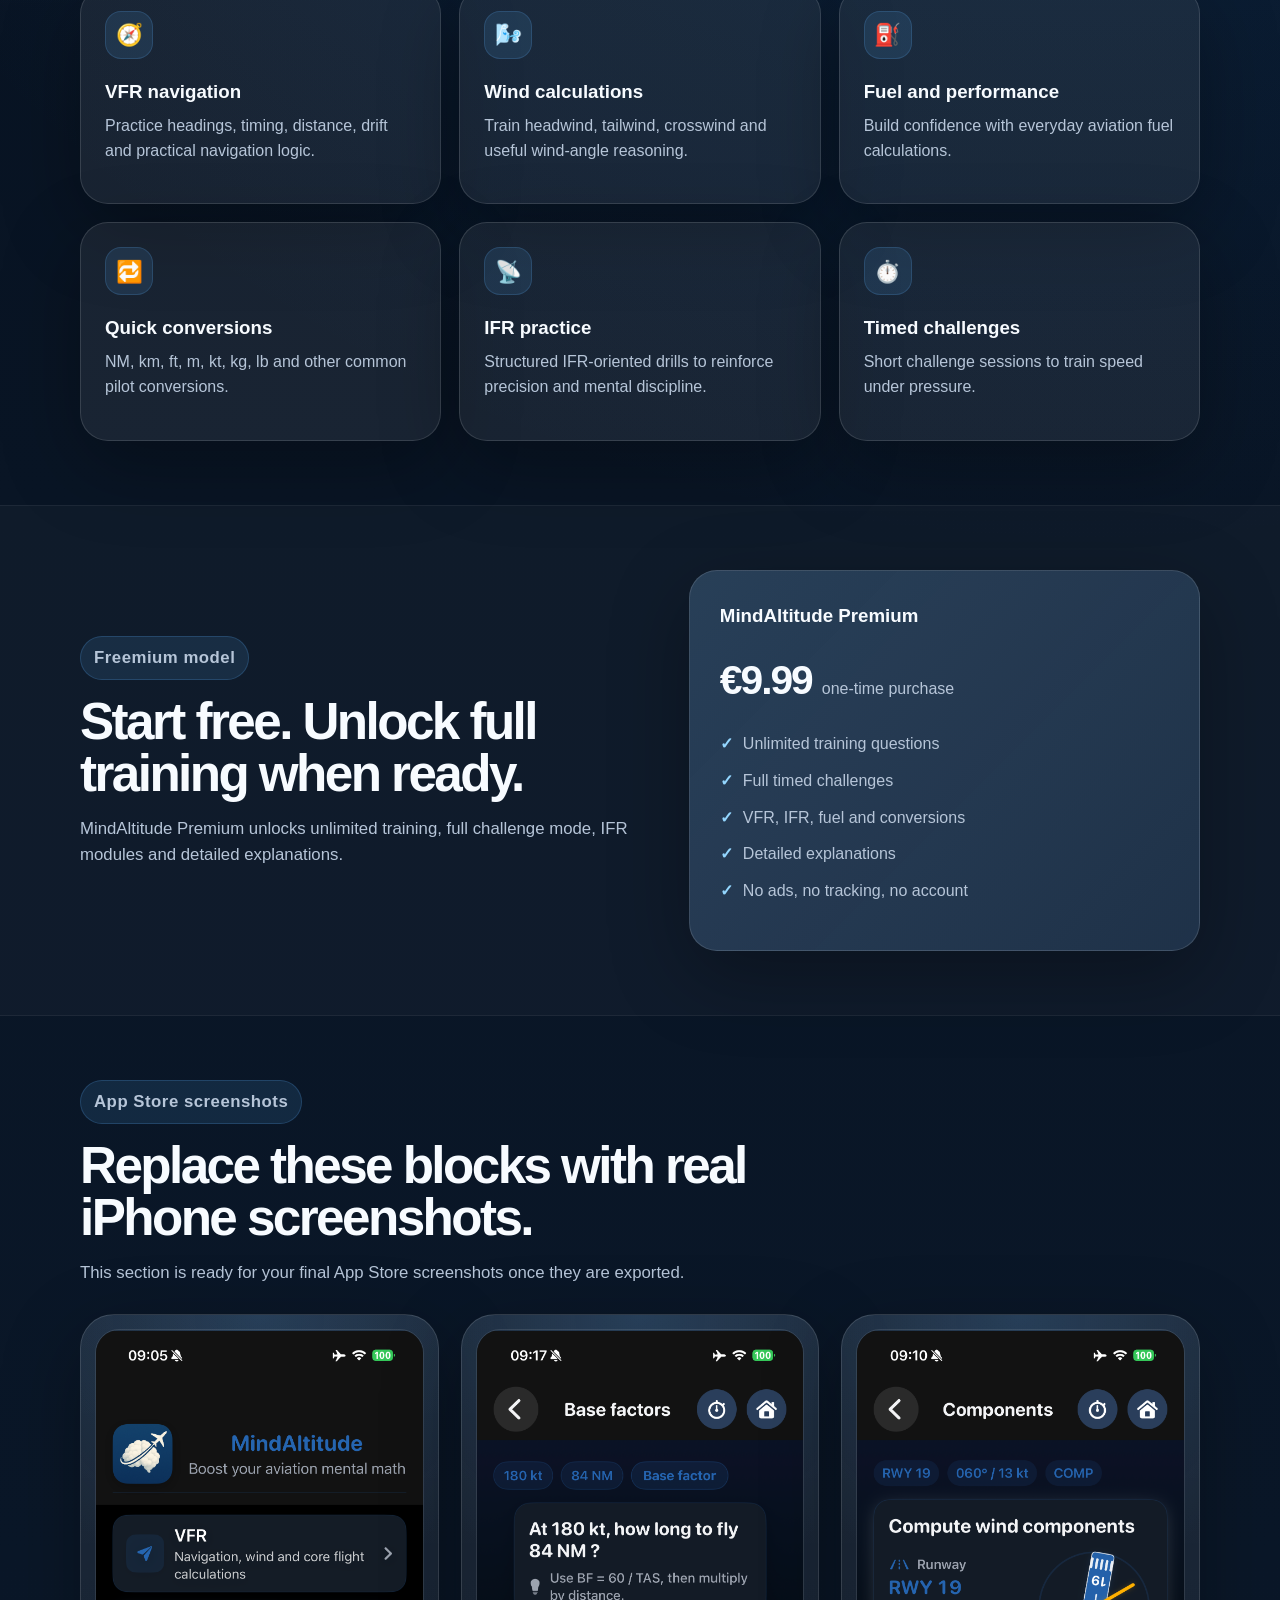
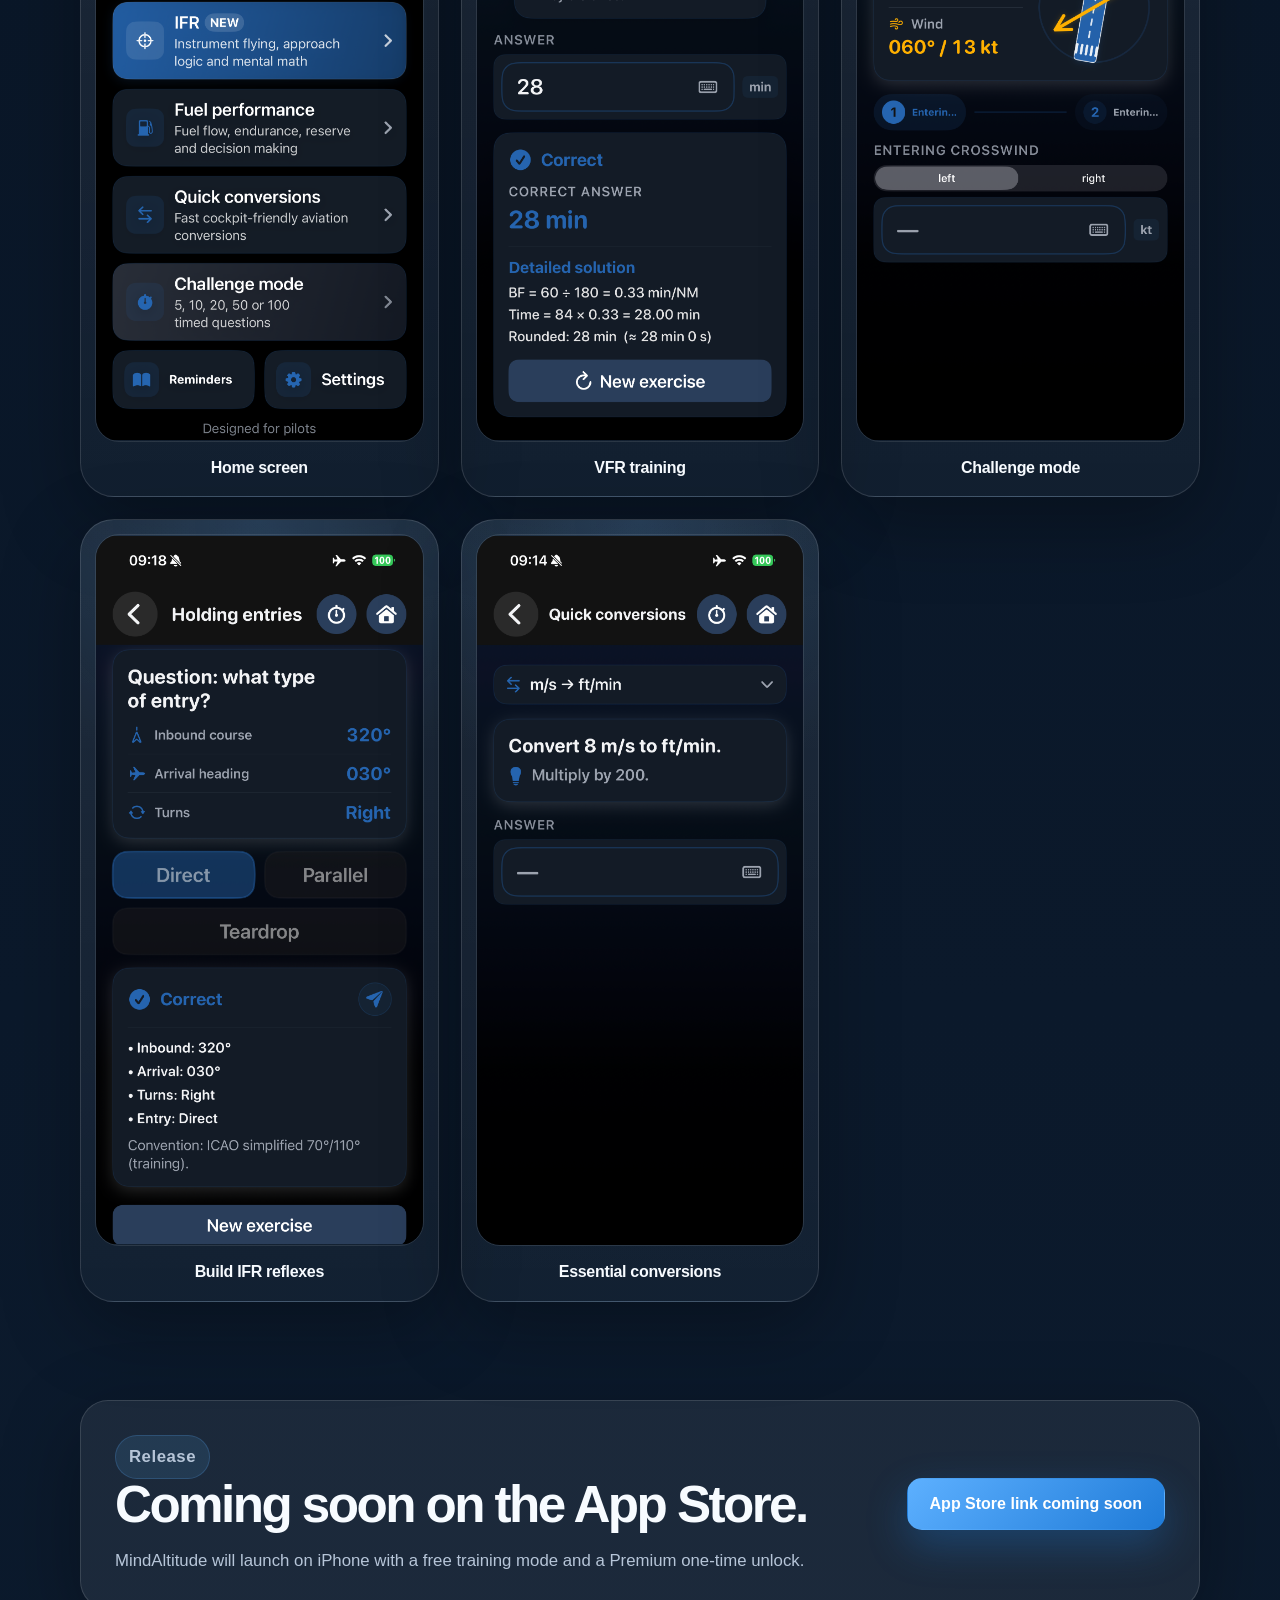
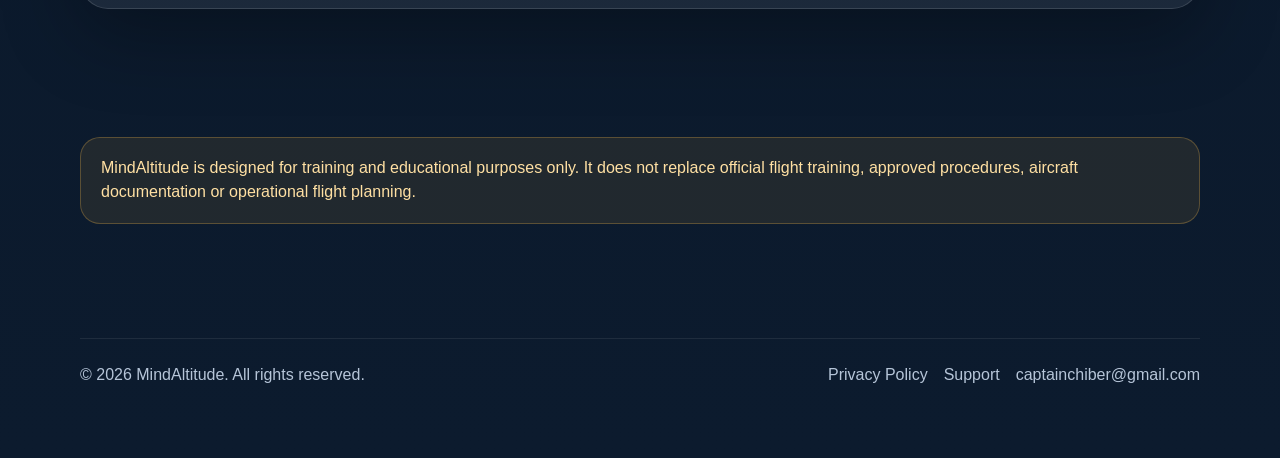
==== commit 9c9e31ca: "Update index.html" ====
--- a/index.html
+++ b/index.html
@@ -41,10 +41,12 @@
     <section class="hero">
       <div class="container hero-grid">
         <div class="hero-copy">
-          <p class="eyebrow" data-i18n="hero_eyebrow">Aviation mental training for pilots</p>
-          <h1 data-i18n="hero_title">Train faster. Think sharper. Fly smarter.</h1>
+          <p class="eyebrow" data-i18n="hero_eyebrow">Aviation mental training</p>
+
+          <h1 data-i18n="hero_title">Train your pilot mental reflexes.</h1>
+
           <p class="lead" data-i18n="hero_lead">
-            MindAltitude helps pilots and student pilots build fast, reliable mental reflexes for VFR, IFR, wind, fuel, conversions and timed challenges.
+            VFR, IFR, wind, fuel, conversions and timed challenges designed for pilots and student pilots.
           </p>
 
           <div class="hero-actions">
@@ -90,6 +92,32 @@
             </div>
           </div>
         </div>
+      </div>
+    </section>
+
+    <section class="section privacy-highlight">
+      <div class="container highlight-grid">
+        <article class="highlight-card">
+          <h2 data-i18n="privacy_highlight_title">No account. No ads. No tracking.</h2>
+          <p data-i18n="privacy_highlight_text">
+            MindAltitude is built as a focused training tool. It does not require an account, does not display advertising and does not track users.
+          </p>
+        </article>
+
+        <article class="mini-card">
+          <strong data-i18n="privacy_highlight_1">No user account</strong>
+          <span data-i18n="privacy_highlight_1_text">Open the app and train immediately.</span>
+        </article>
+
+        <article class="mini-card">
+          <strong data-i18n="privacy_highlight_2">No advertising</strong>
+          <span data-i18n="privacy_highlight_2_text">A clean, distraction-free pilot interface.</span>
+        </article>
+
+        <article class="mini-card">
+          <strong data-i18n="privacy_highlight_3">No tracking</strong>
+          <span data-i18n="privacy_highlight_3_text">No analytics, no profiling, no personal data collection.</span>
+        </article>
       </div>
     </section>
 
@@ -174,14 +202,14 @@
     <section class="section" id="screenshots">
       <div class="container">
         <div class="section-heading">
-          <p class="eyebrow" data-i18n="screens_eyebrow">App Store screenshots</p>
-          <h2 data-i18n="screens_title">Discover MindAltitude in action.</h2>
+          <p class="eyebrow" data-i18n="screens_eyebrow">iPhone screenshots</p>
+          <h2 data-i18n="screens_title">MindAltitude in action.</h2>
           <p data-i18n="screens_text">
-            Real iPhone screenshots showing the main MindAltitude training modules.
-          </p>
-        </div>
-
-        <div class="screenshot-grid">
+            Discover the main training modules directly from the iPhone app.
+          </p>
+        </div>
+
+        <div class="screenshot-grid screenshot-grid-compact">
           <figure class="screenshot-card">
             <img src="screenshot-home.png" alt="MindAltitude home screen" />
             <figcaption data-i18n="shot_1">Pilot-focused training</figcaption>
@@ -205,11 +233,6 @@
           <figure class="screenshot-card">
             <img src="screenshot-conversions.png" alt="MindAltitude aviation conversions screen" />
             <figcaption data-i18n="shot_5">Essential conversions</figcaption>
-          </figure>
-
-          <figure class="screenshot-card">
-            <img src="screenshot-ifr-2.png" alt="MindAltitude detailed explanation screen" />
-            <figcaption data-i18n="shot_6">Learn with explanations</figcaption>
           </figure>
         </div>
       </div>
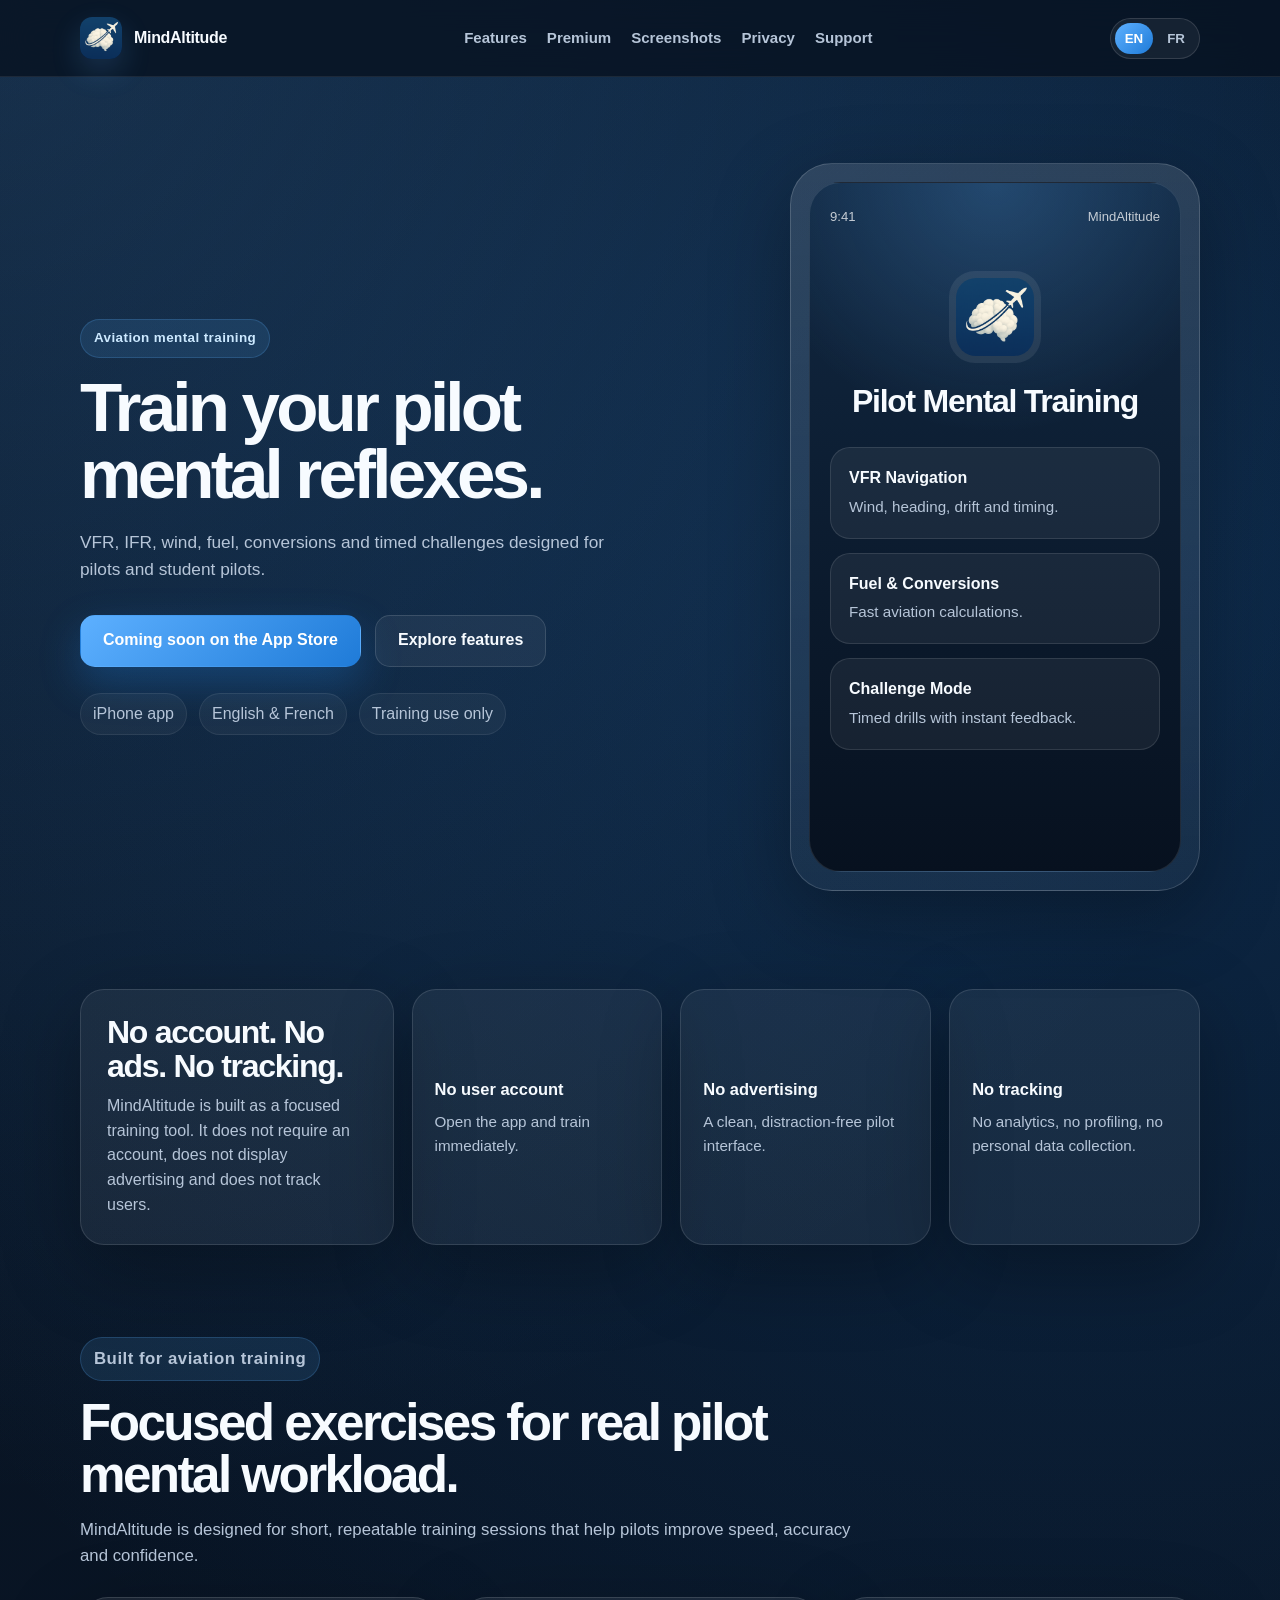
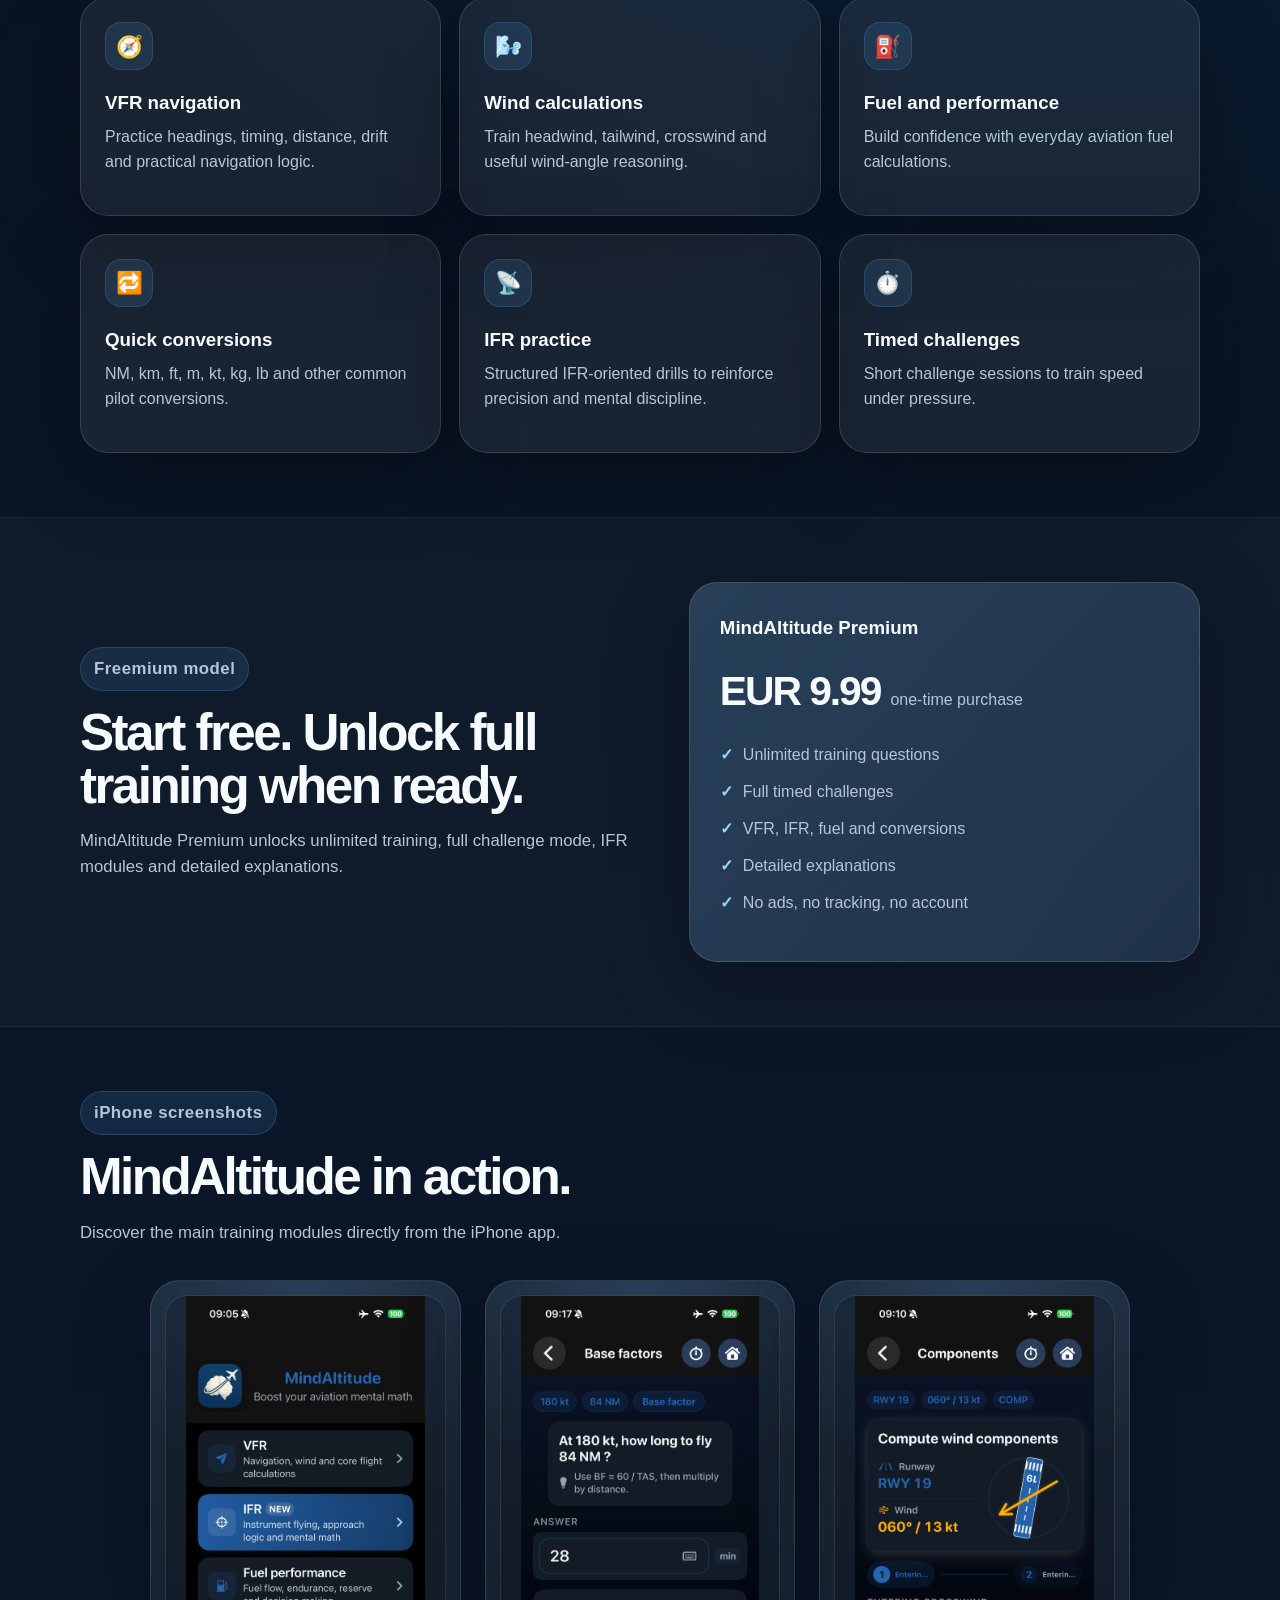
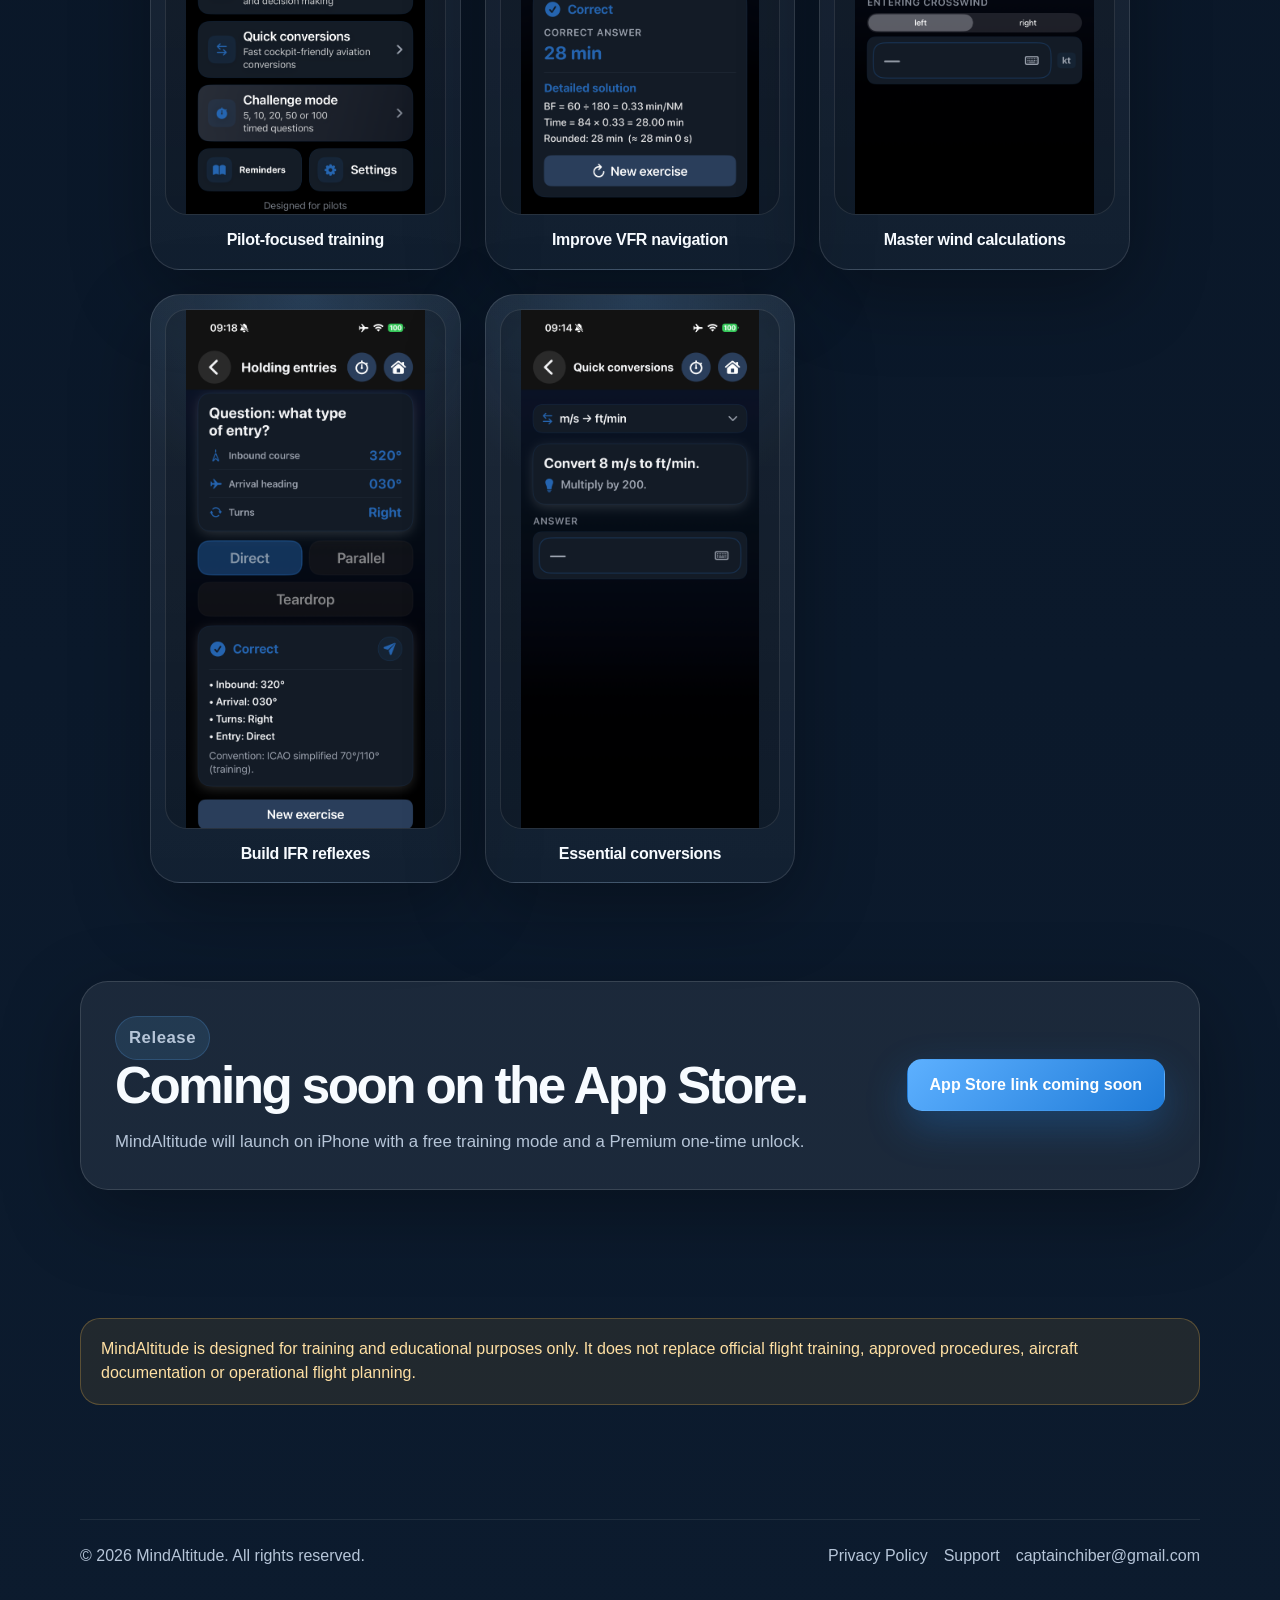
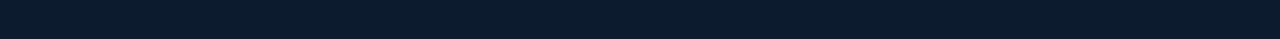
==== commit 33350aa9: "Update index.html" ====
--- a/index.html
+++ b/index.html
@@ -273,6 +273,6 @@
     </div>
   </footer>
 
-  <script src="script.js"></script>
+  <script src="script.js?v=3"></script>
 </body>
 </html>
--- a/styles.css
+++ b/styles.css
@@ -1618,3 +1618,124 @@
     grid-template-columns: 1fr;
   }
 }
+.hero-copy h1 {
+  max-width: 680px;
+  font-size: clamp(2.7rem, 5.4vw, 4.9rem);
+  line-height: 0.98;
+  letter-spacing: -0.055em;
+}
+
+.hero-copy .lead {
+  max-width: 610px;
+  font-size: 1.08rem;
+}
+
+.privacy-highlight {
+  padding-top: 28px;
+  padding-bottom: 28px;
+}
+
+.highlight-grid {
+  display: grid;
+  grid-template-columns: 1.25fr repeat(3, 1fr);
+  gap: 18px;
+  align-items: stretch;
+}
+
+.highlight-card,
+.mini-card {
+  background: rgba(255,255,255,0.055);
+  border: 1px solid rgba(255,255,255,0.12);
+  border-radius: 24px;
+  box-shadow: var(--shadow);
+}
+
+.highlight-card {
+  padding: 26px;
+}
+
+.highlight-card h2 {
+  margin-bottom: 10px;
+  font-size: clamp(1.55rem, 2.5vw, 2.15rem);
+  line-height: 1.06;
+  letter-spacing: -0.04em;
+}
+
+.highlight-card p {
+  margin-bottom: 0;
+  color: var(--muted);
+}
+
+.mini-card {
+  padding: 22px;
+  display: grid;
+  gap: 8px;
+  align-content: center;
+}
+
+.mini-card strong {
+  color: var(--text);
+  font-size: 1.03rem;
+}
+
+.mini-card span {
+  color: var(--muted);
+  font-size: 0.95rem;
+}
+
+.screenshot-grid-compact {
+  max-width: 980px;
+  margin-left: auto;
+  margin-right: auto;
+}
+
+.screenshot-grid {
+  display: grid;
+  grid-template-columns: repeat(3, minmax(0, 1fr));
+  gap: 24px;
+  margin-top: 34px;
+}
+
+.screenshot-card {
+  margin: 0;
+  padding: 14px;
+  border-radius: 30px;
+  background:
+    radial-gradient(circle at top, rgba(93,176,255,0.16), transparent 35%),
+    linear-gradient(180deg, rgba(255,255,255,0.08), rgba(255,255,255,0.03));
+  border: 1px solid rgba(255,255,255,0.12);
+  box-shadow: var(--shadow);
+  text-align: center;
+}
+
+.screenshot-card img {
+  width: 100%;
+  max-height: 520px;
+  display: block;
+  object-fit: contain;
+  border-radius: 22px;
+  border: 1px solid rgba(255,255,255,0.10);
+  background: rgba(0,0,0,0.16);
+}
+
+.screenshot-card figcaption {
+  padding: 13px 6px 2px;
+  color: var(--text);
+  font-weight: 800;
+  letter-spacing: -0.02em;
+}
+
+@media (max-width: 980px) {
+  .highlight-grid {
+    grid-template-columns: 1fr;
+  }
+
+  .screenshot-grid {
+    grid-template-columns: 1fr;
+    max-width: 390px;
+  }
+
+  .screenshot-card img {
+    max-height: none;
+  }
+}
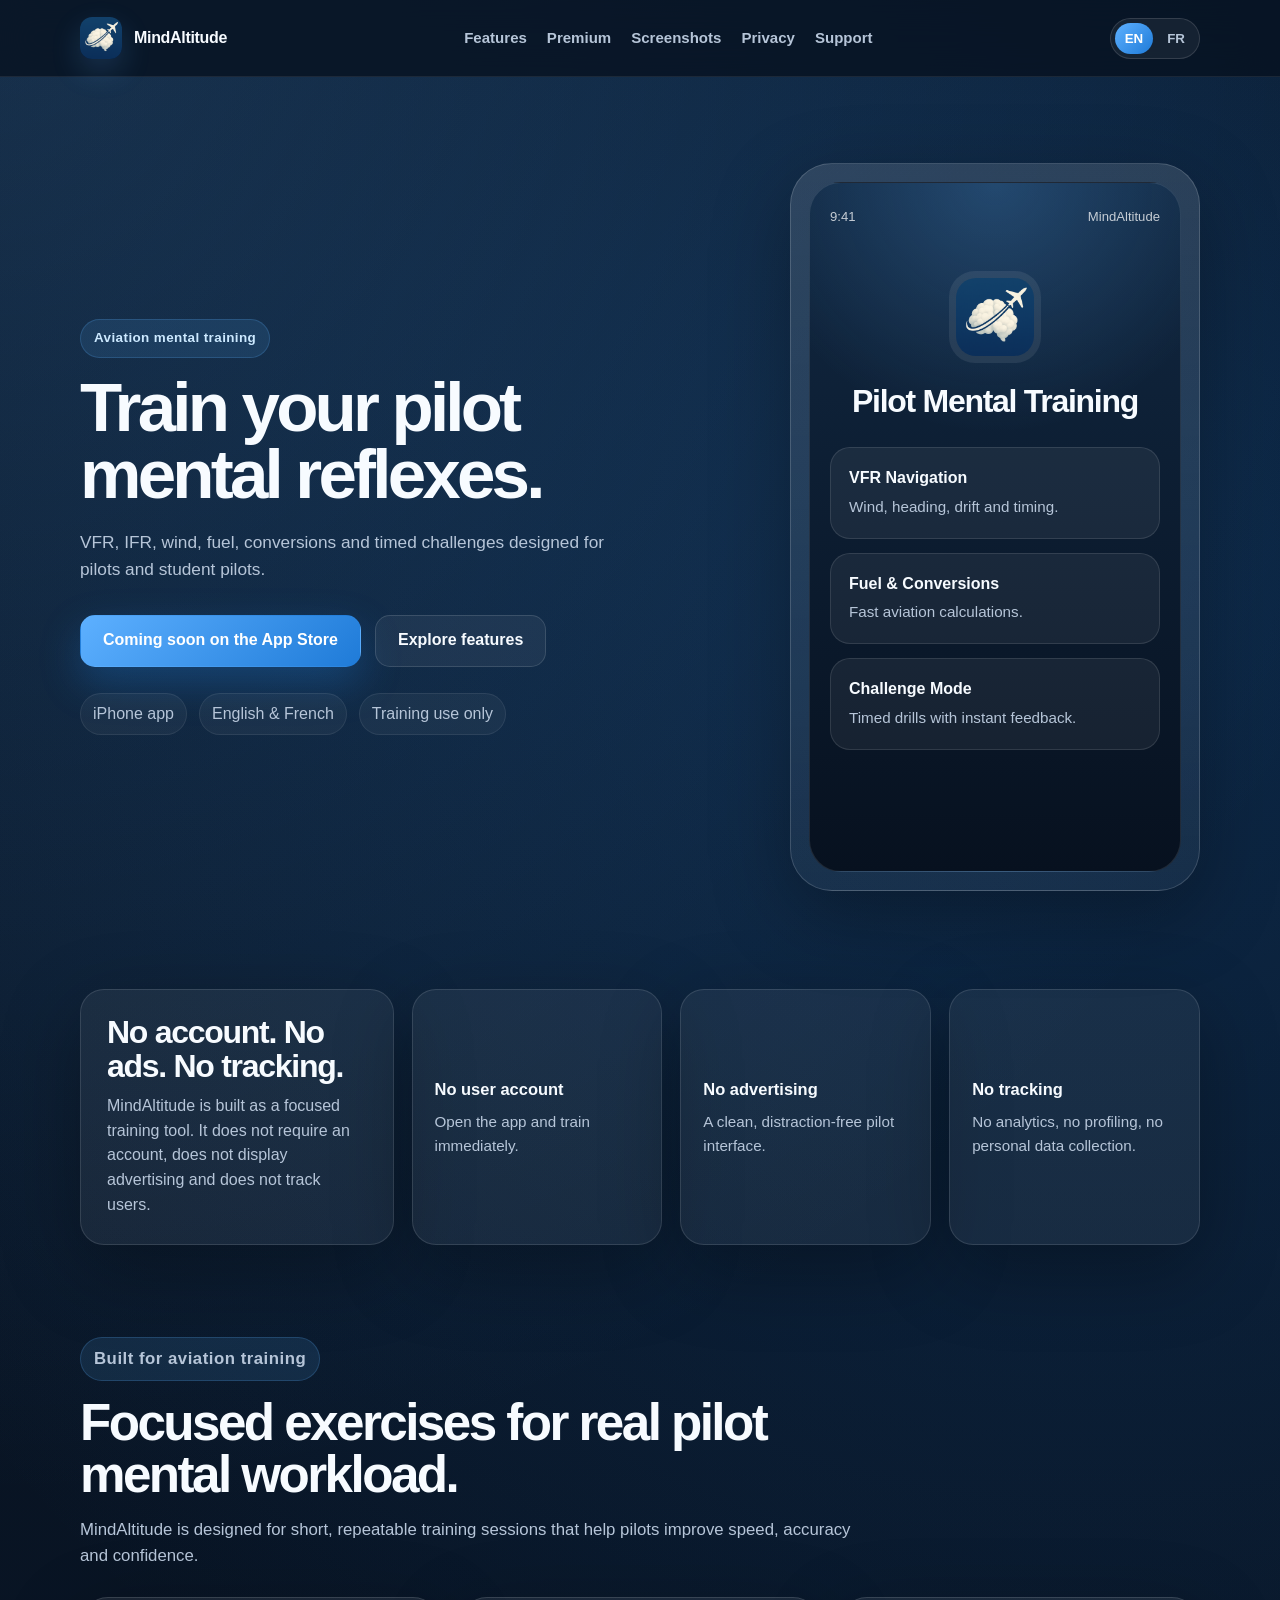
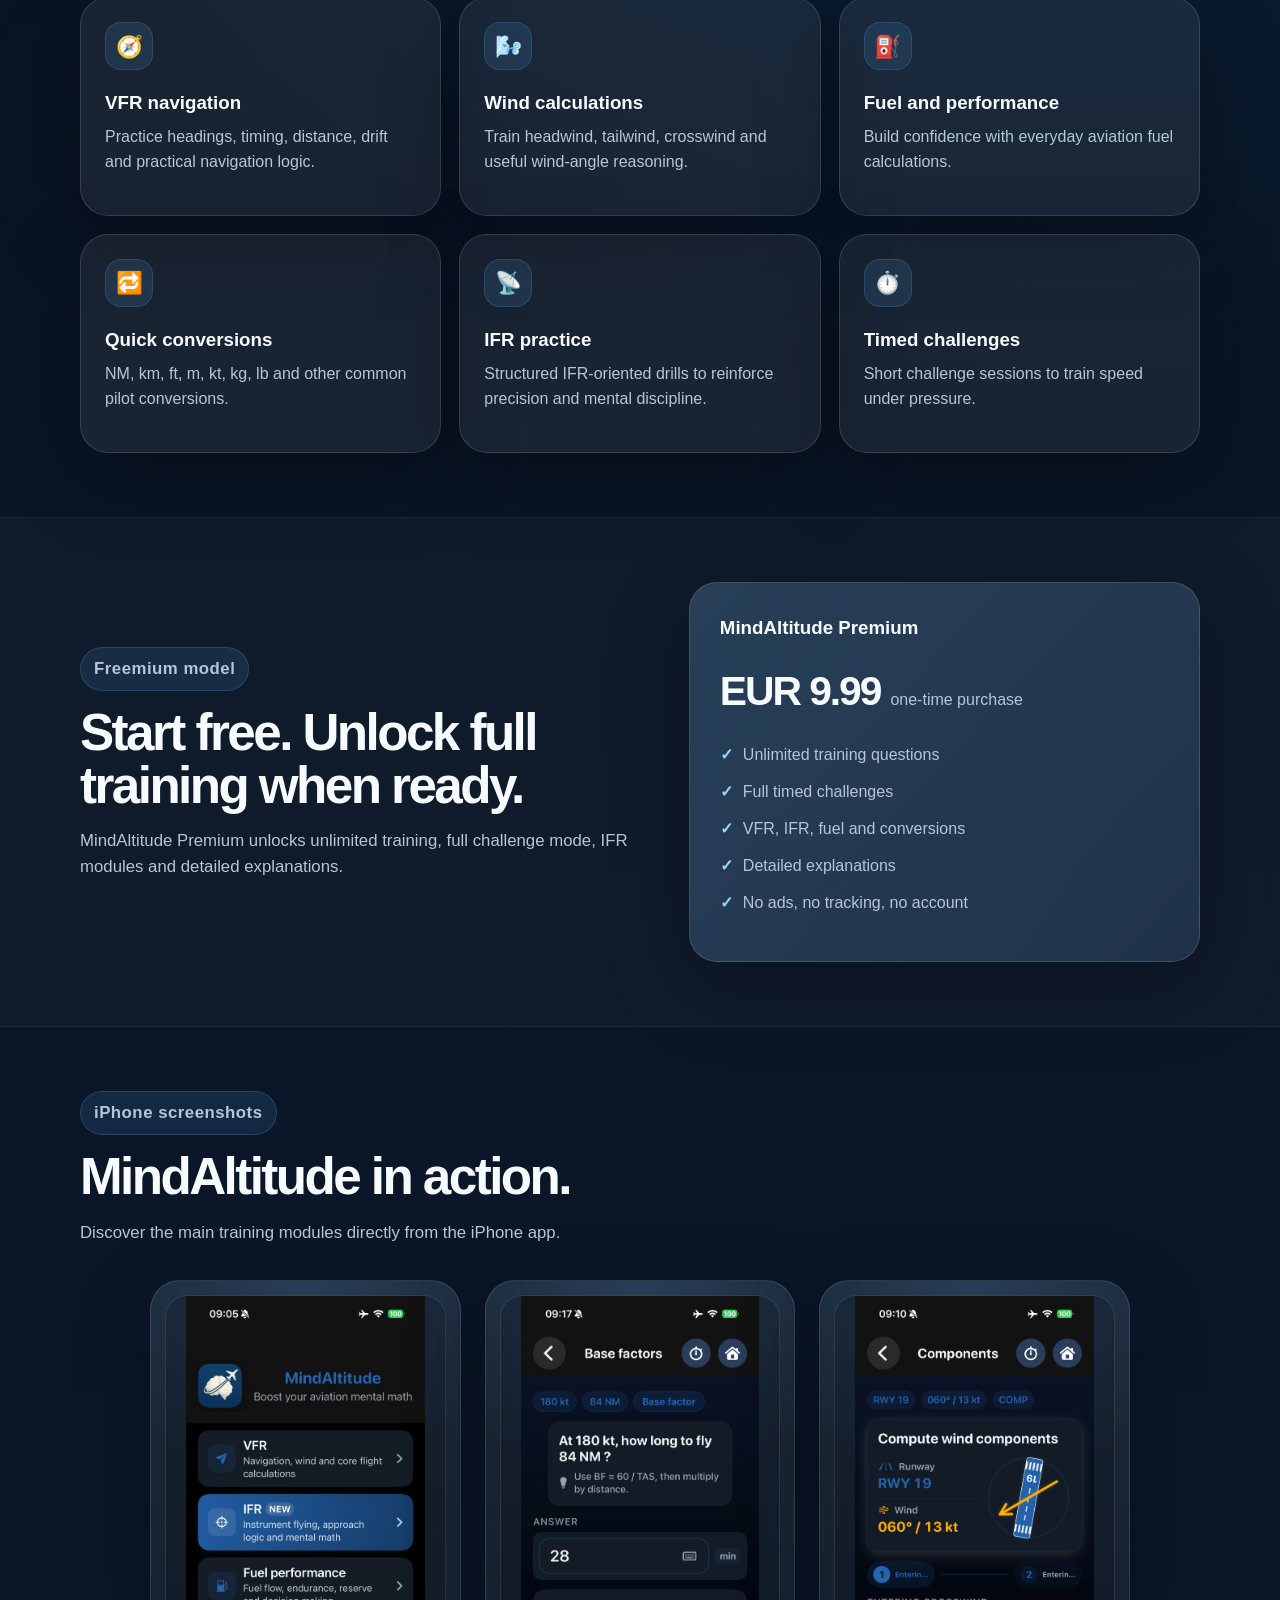
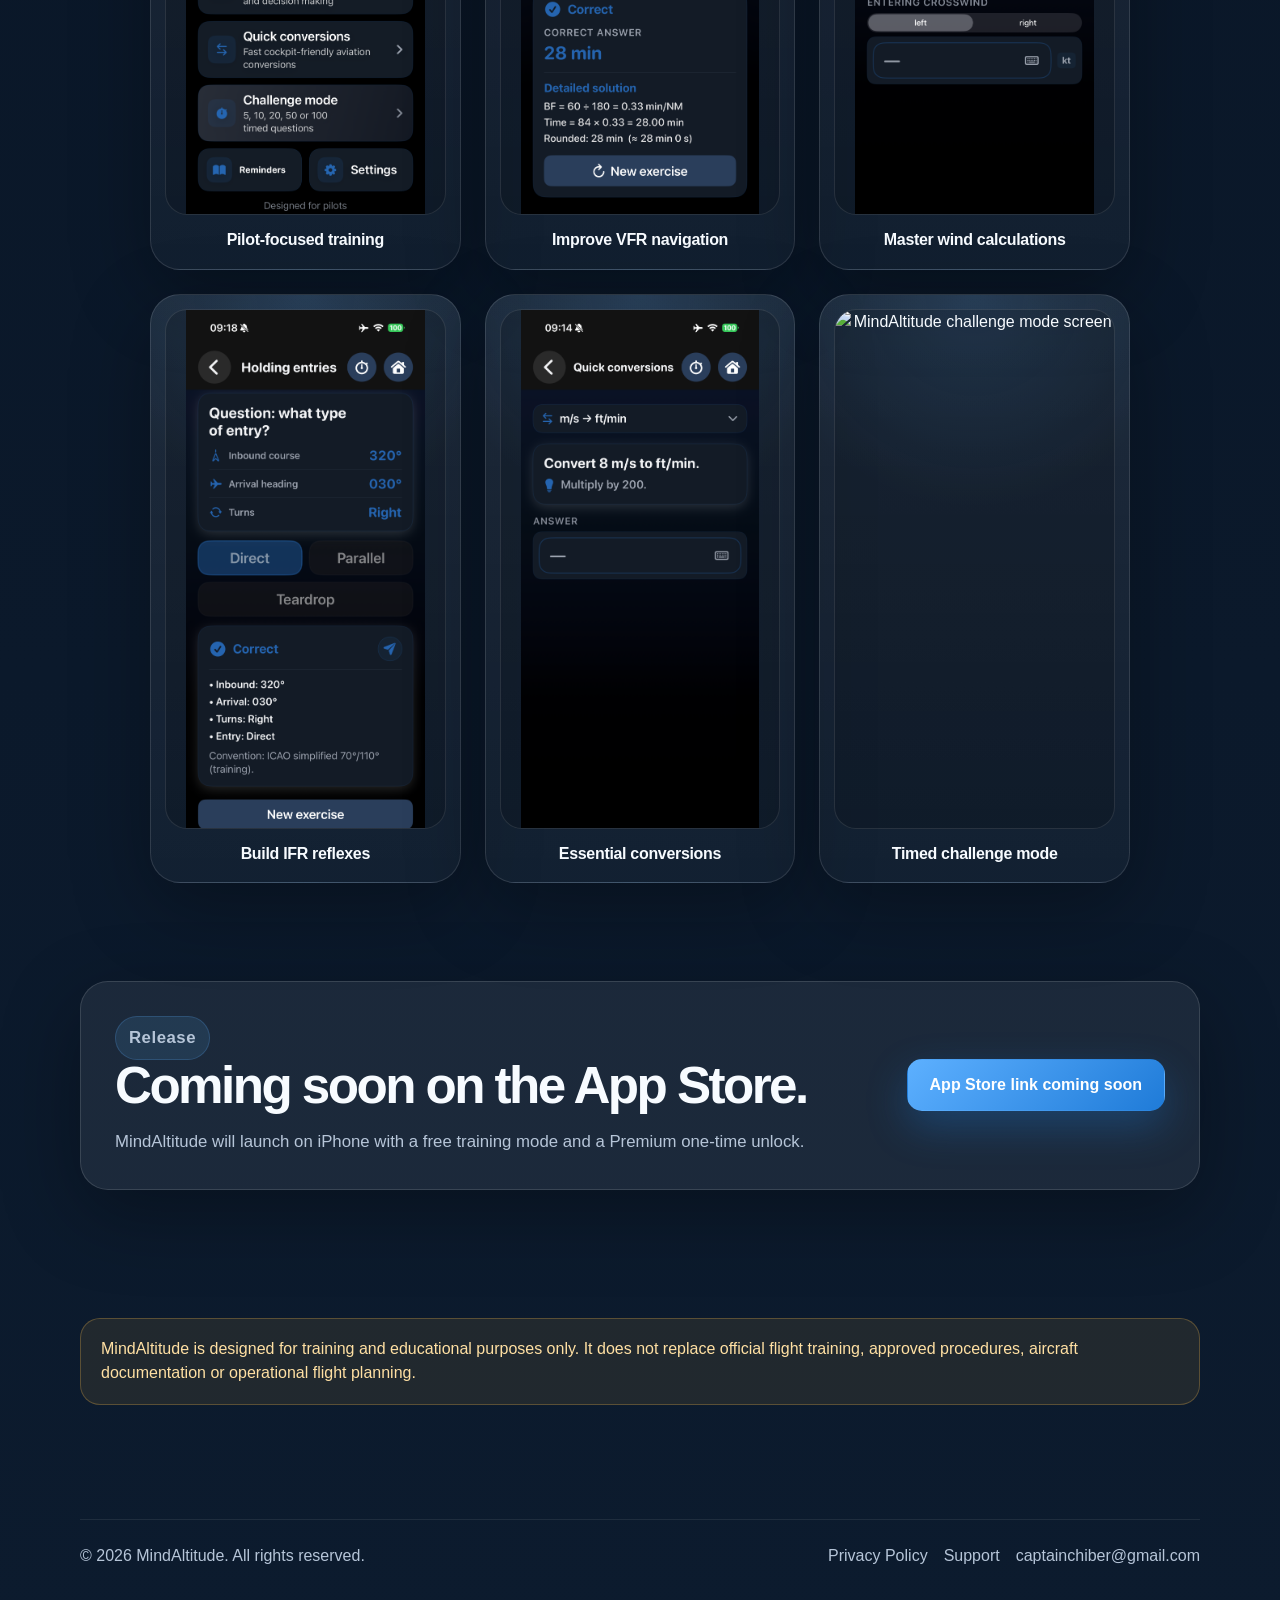
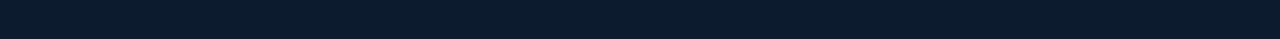
==== commit efa2e517: "Update index.html" ====
--- a/index.html
+++ b/index.html
@@ -184,7 +184,7 @@
         <div class="premium-card">
           <h3 data-i18n="premium_card_title">MindAltitude Premium</h3>
           <div class="price">
-            <strong data-i18n="premium_price">€9.99</strong>
+            <strong data-i18n="premium_price">EUR 9.99</strong>
             <span data-i18n="premium_price_note">one-time purchase</span>
           </div>
 
@@ -234,6 +234,11 @@
             <img src="screenshot-conversions.png" alt="MindAltitude aviation conversions screen" />
             <figcaption data-i18n="shot_5">Essential conversions</figcaption>
           </figure>
+
+          <figure class="screenshot-card">
+            <img src="screenshot-challenge.png" alt="MindAltitude challenge mode screen" />
+            <figcaption data-i18n="shot_6">Timed challenge mode</figcaption>
+          </figure>
         </div>
       </div>
     </section>
@@ -263,7 +268,7 @@
 
   <footer class="site-footer">
     <div class="container footer-inner">
-      <p data-i18n="footer_copy">© 2026 MindAltitude. All rights reserved.</p>
+      <p data-i18n="footer_copy">&copy; 2026 MindAltitude. All rights reserved.</p>
 
       <div class="footer-links">
         <a href="privacy.html" data-i18n="footer_privacy">Privacy Policy</a>
@@ -273,6 +278,6 @@
     </div>
   </footer>
 
-  <script src="script.js?v=3"></script>
+  <script src="script.js?v=4"></script>
 </body>
 </html>
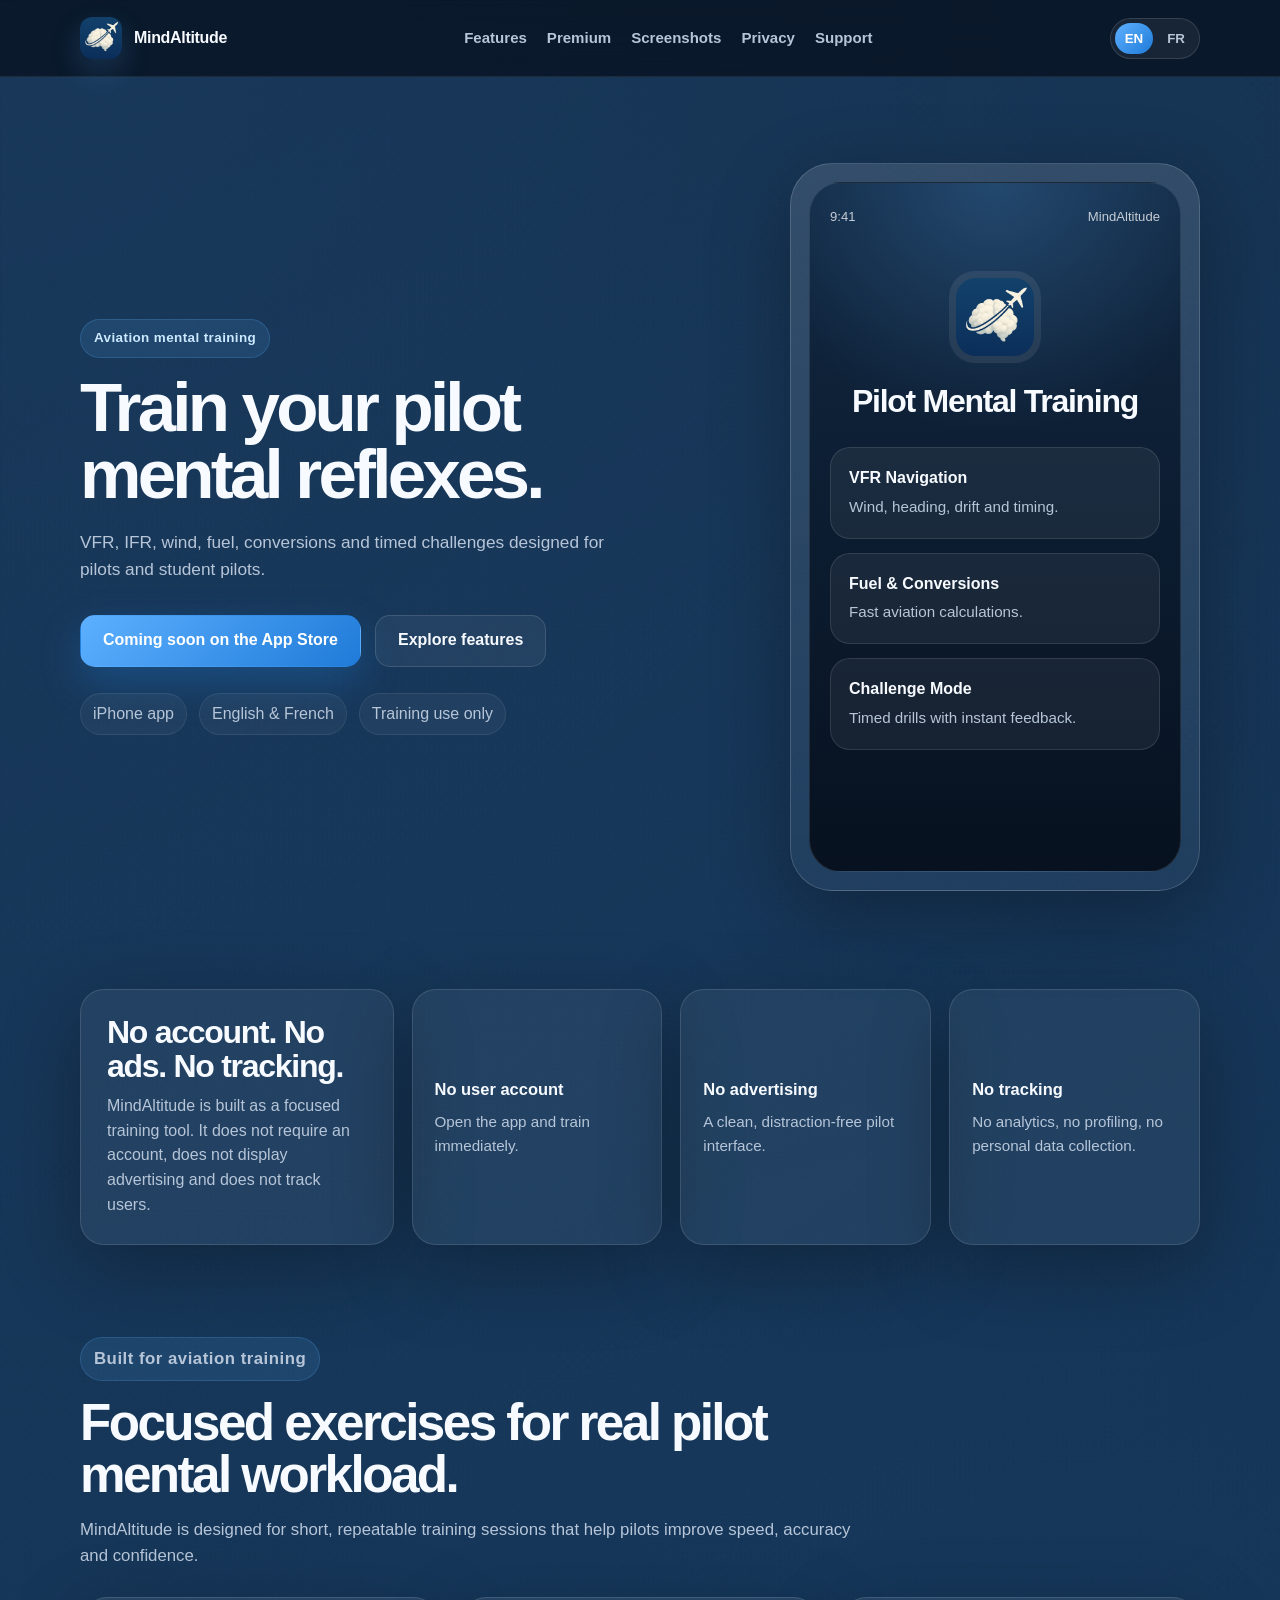
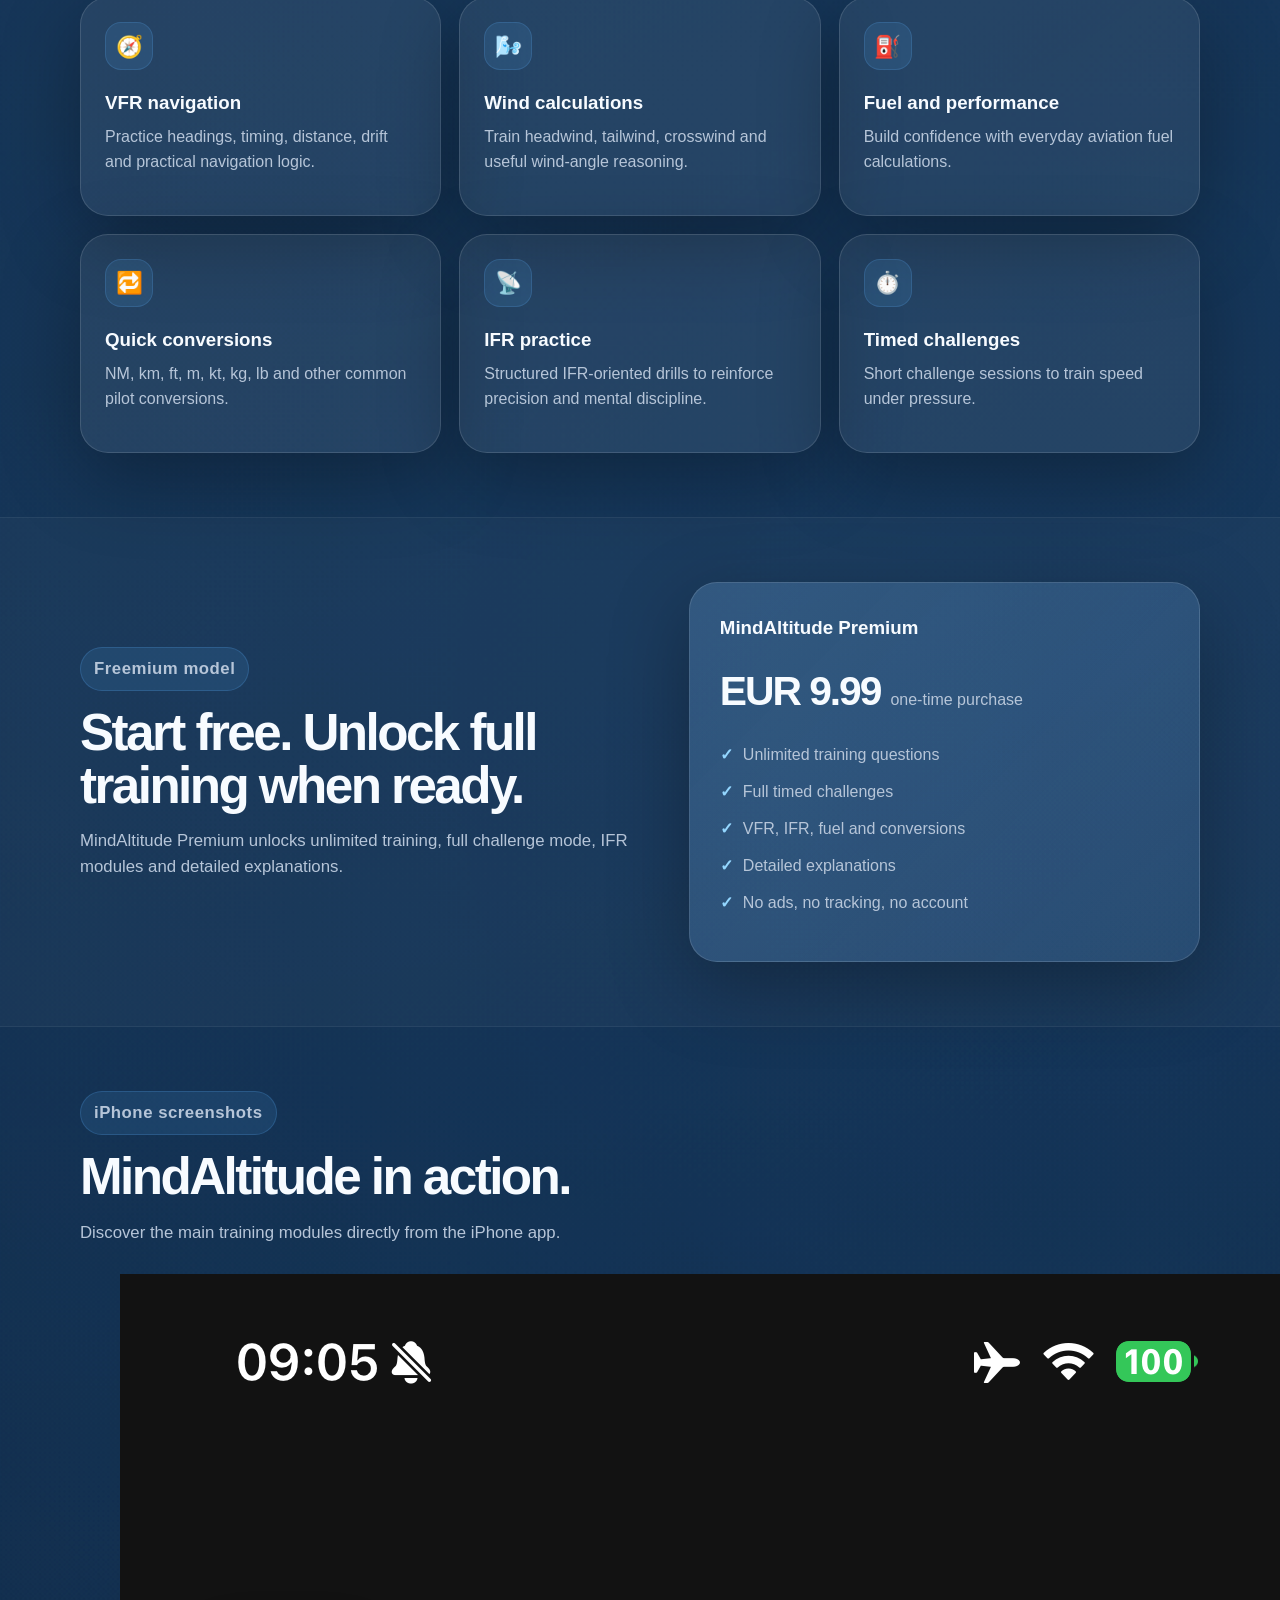
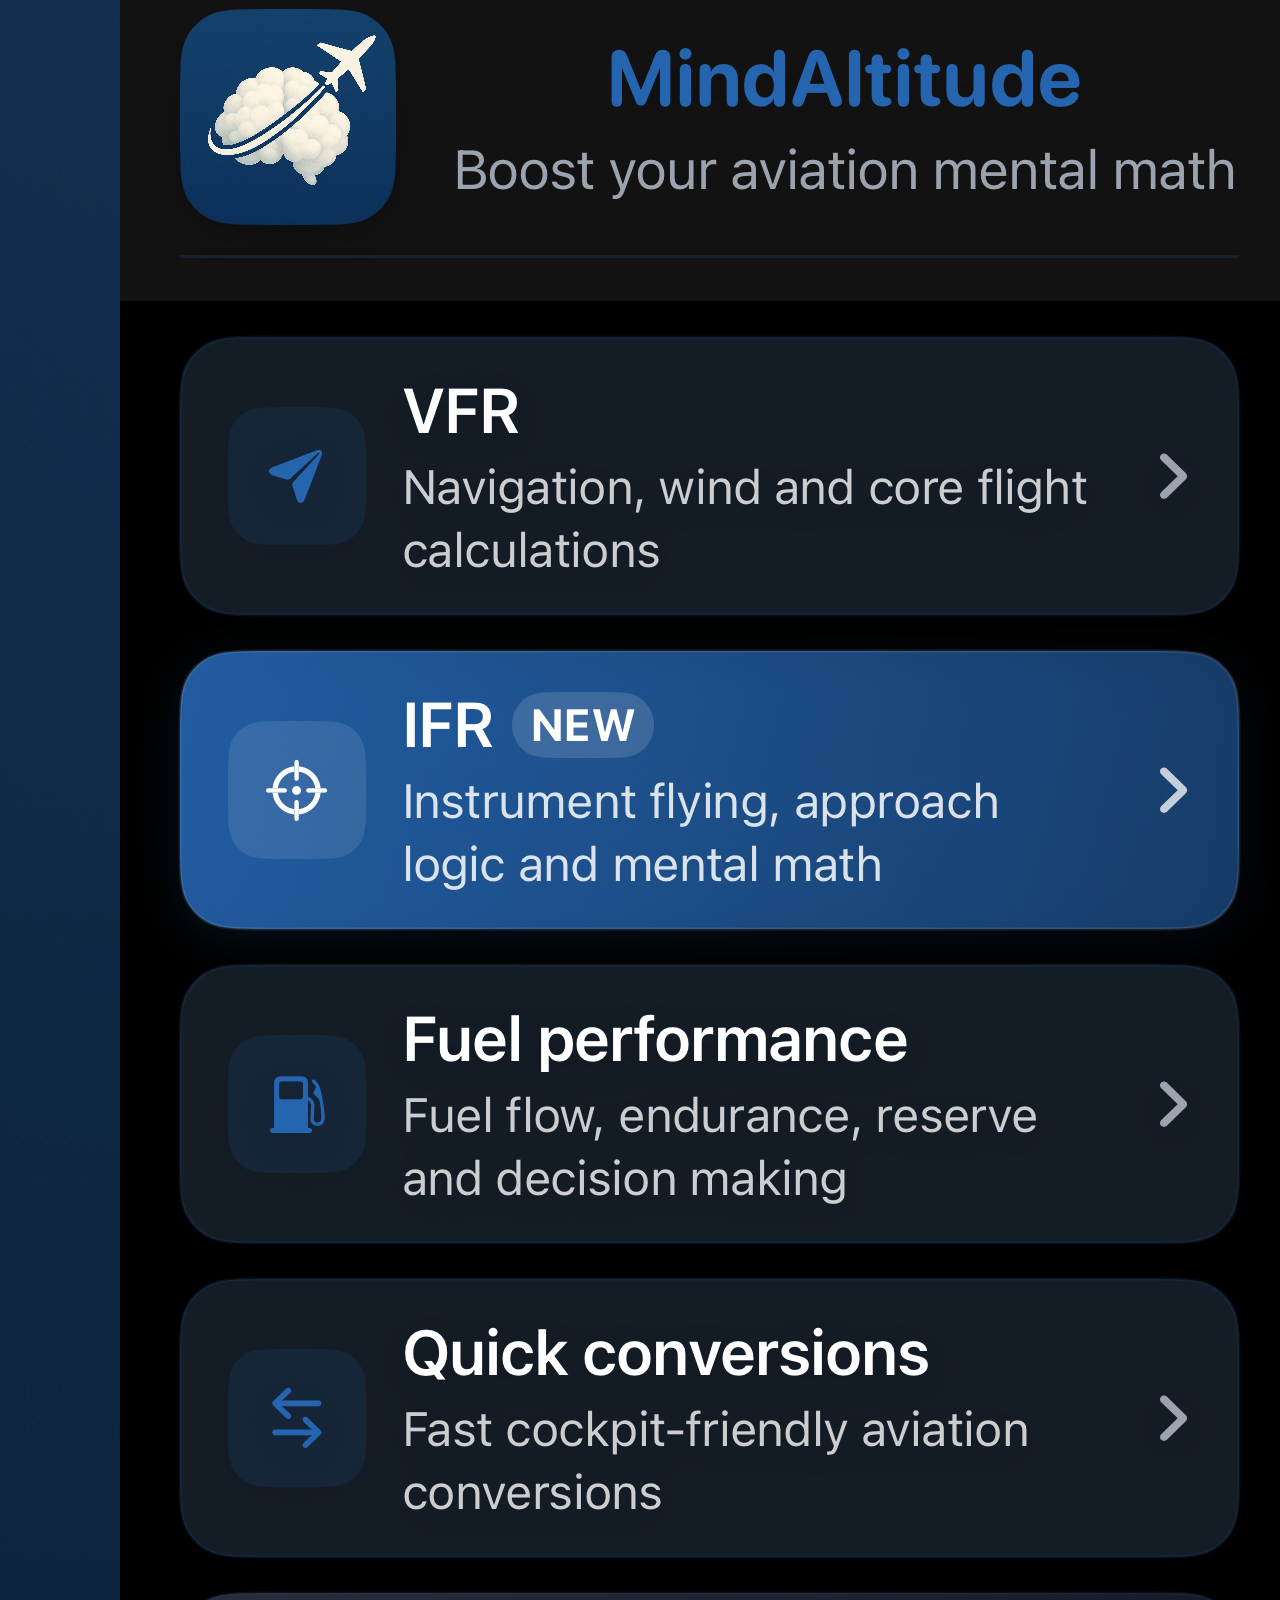
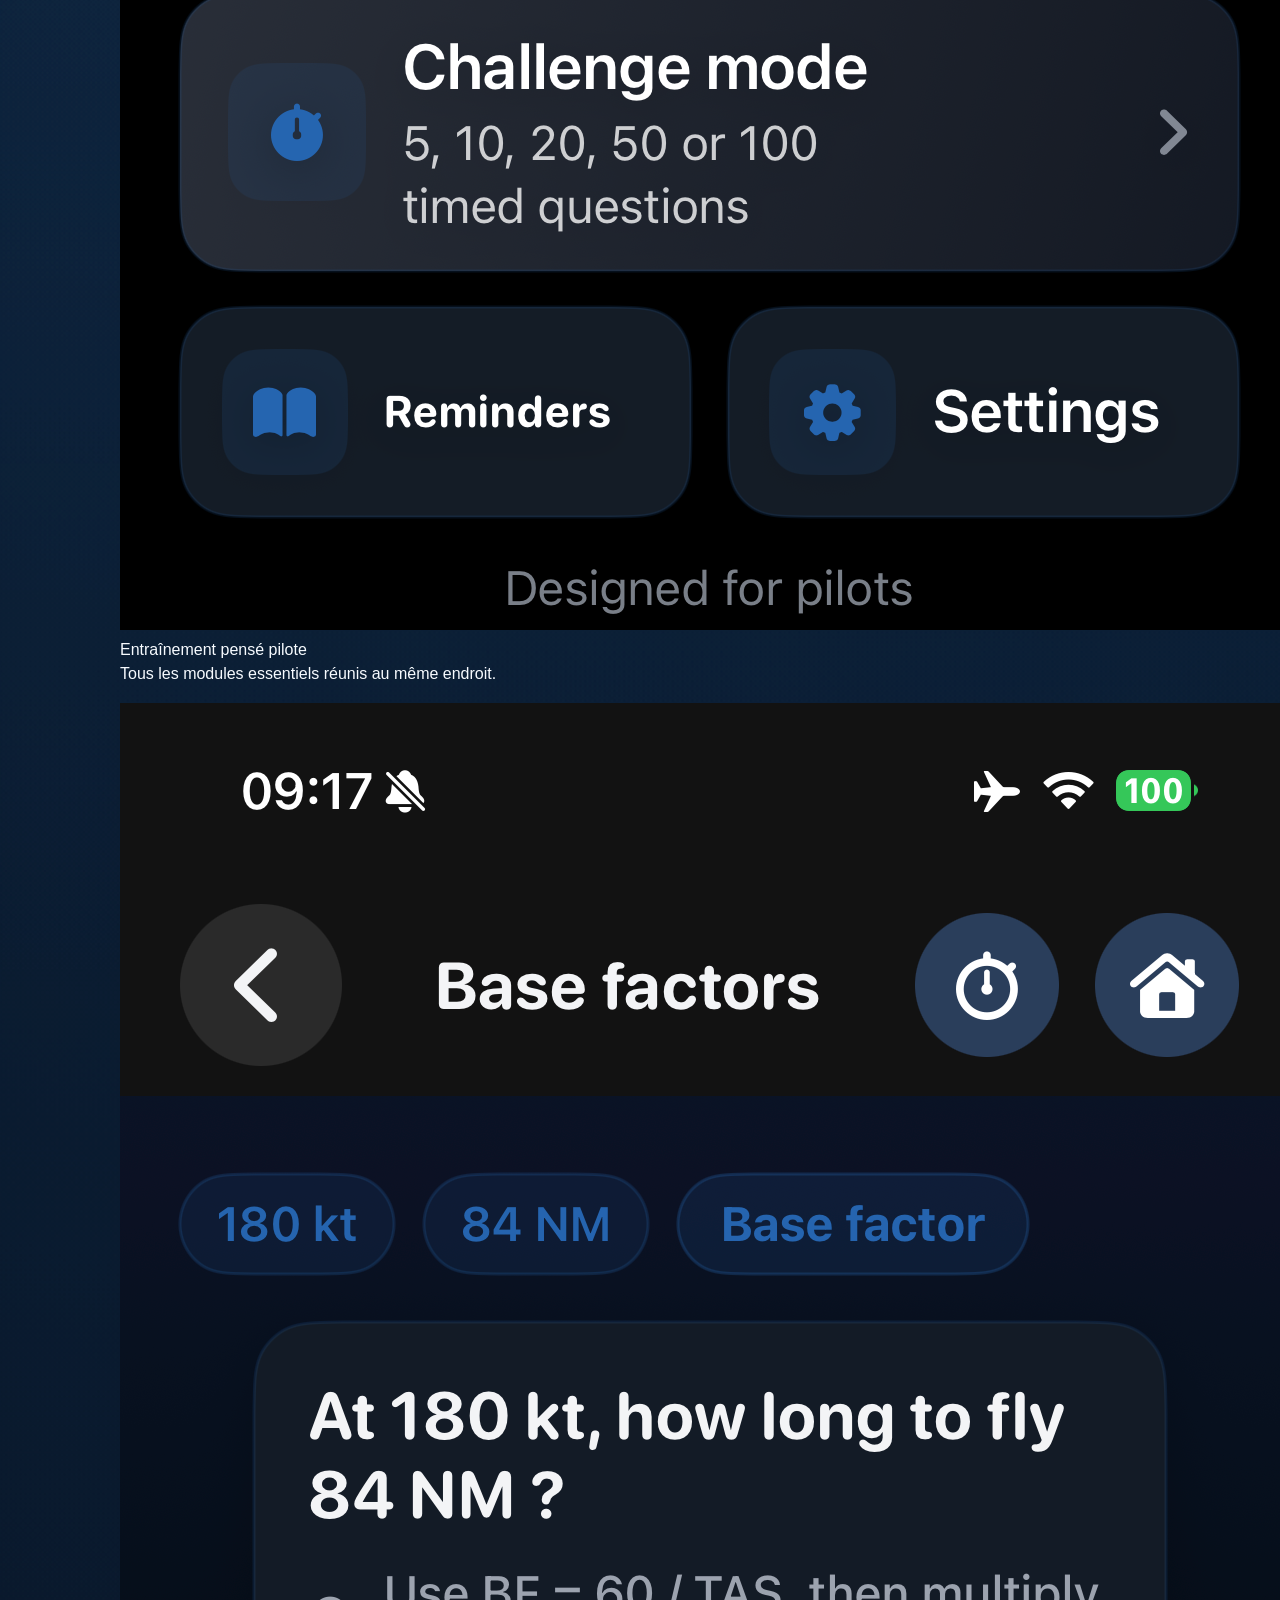
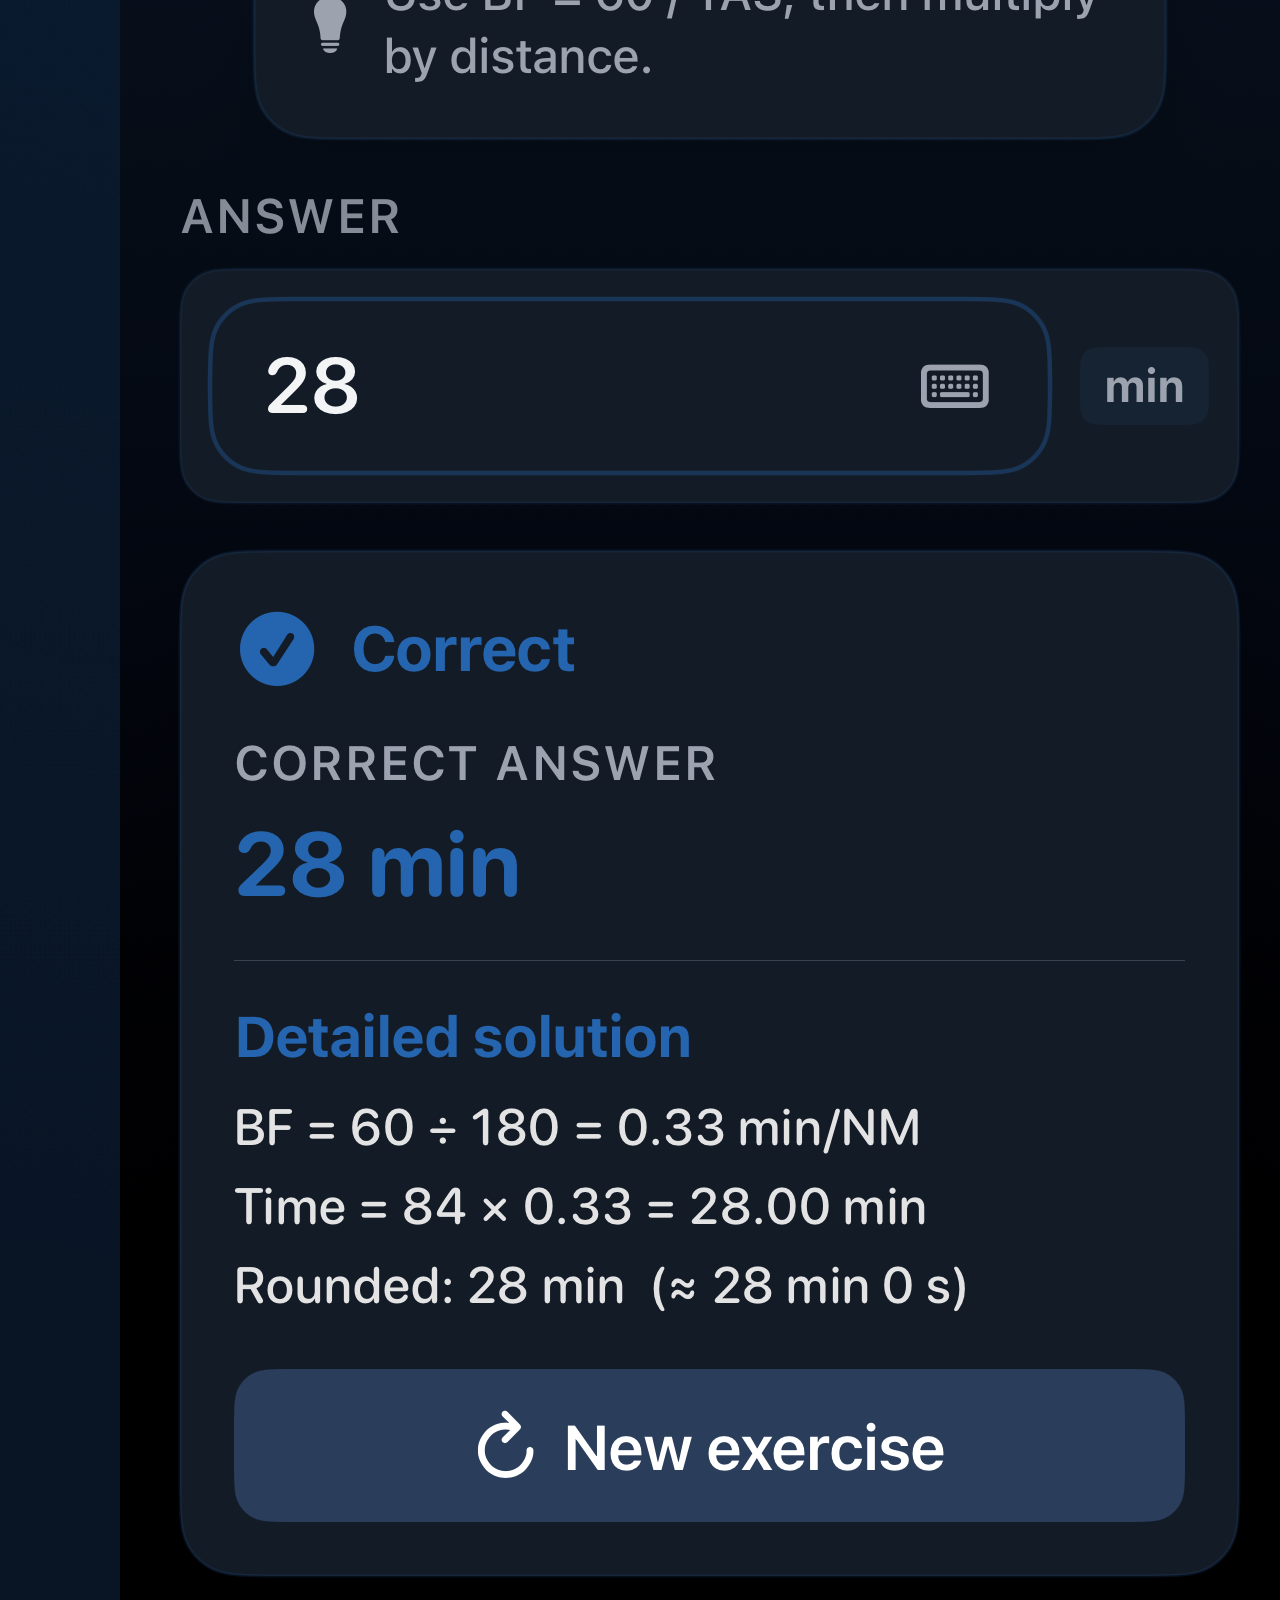
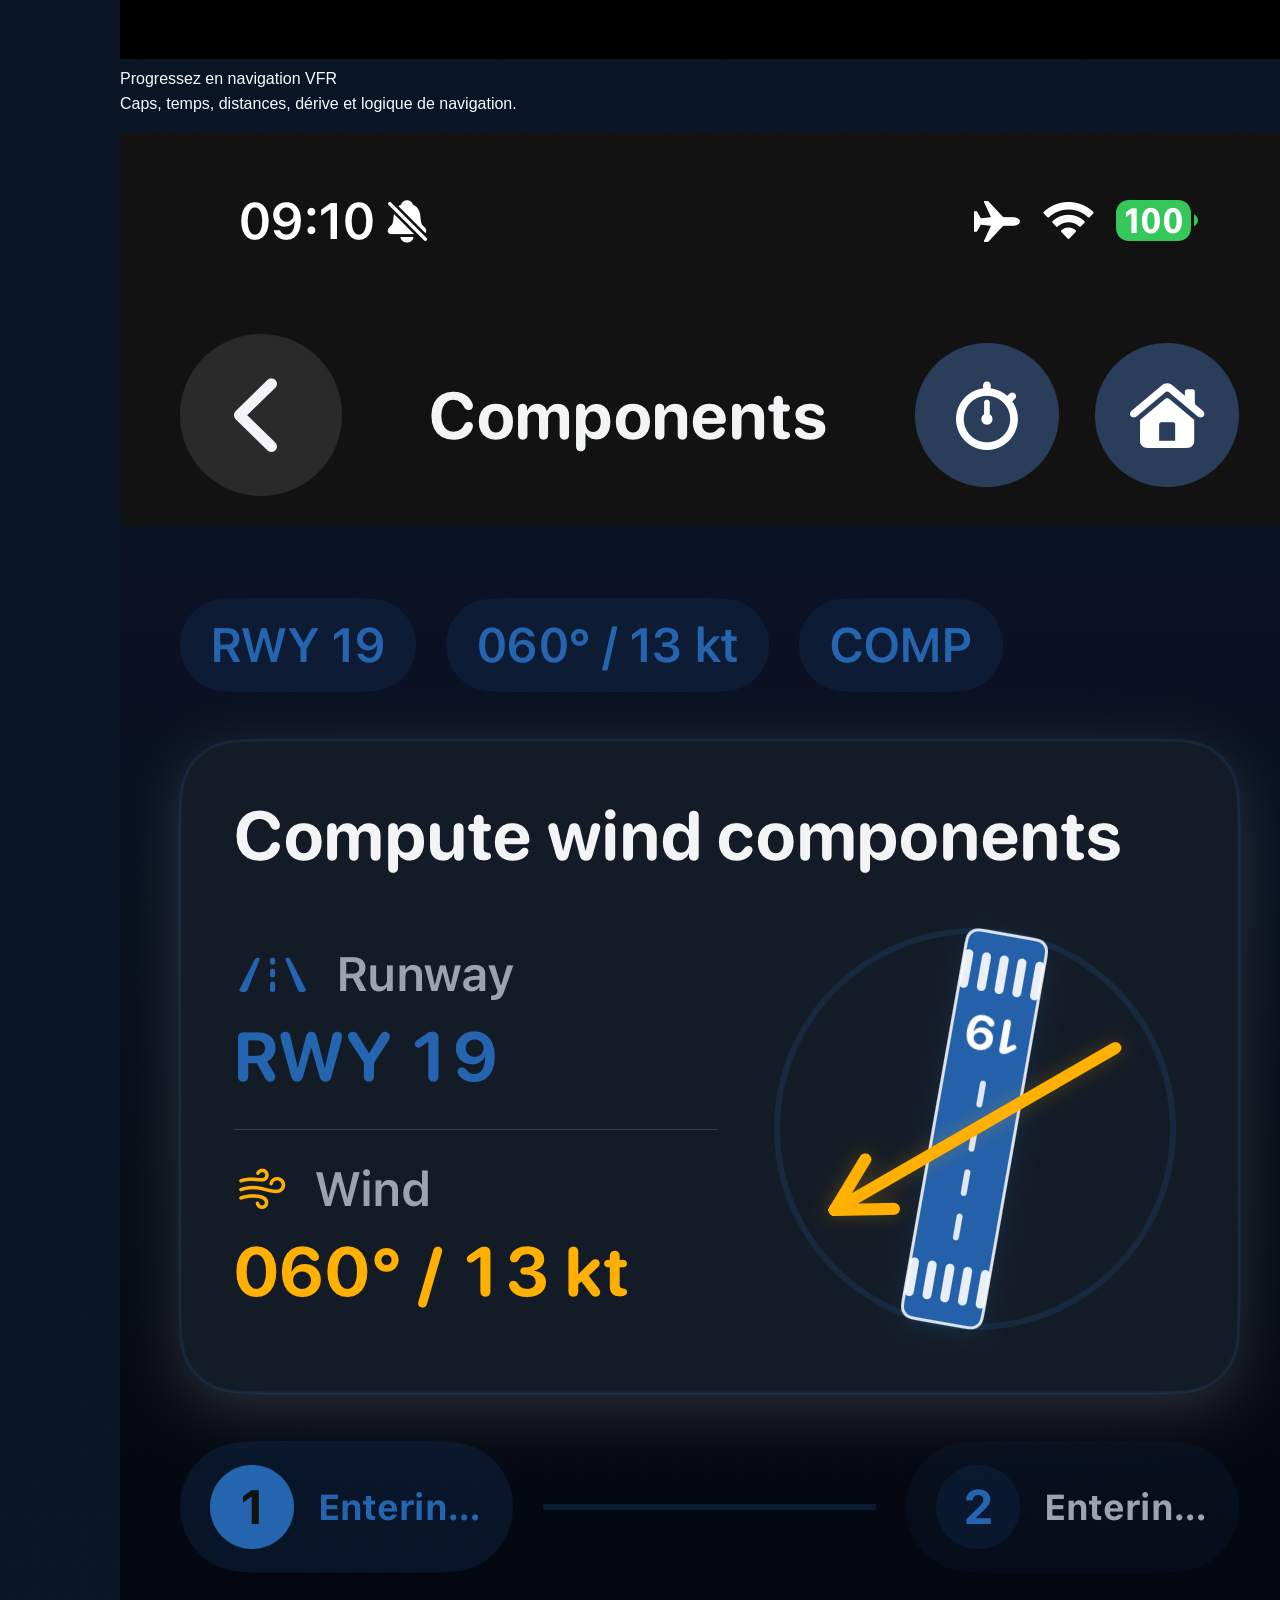
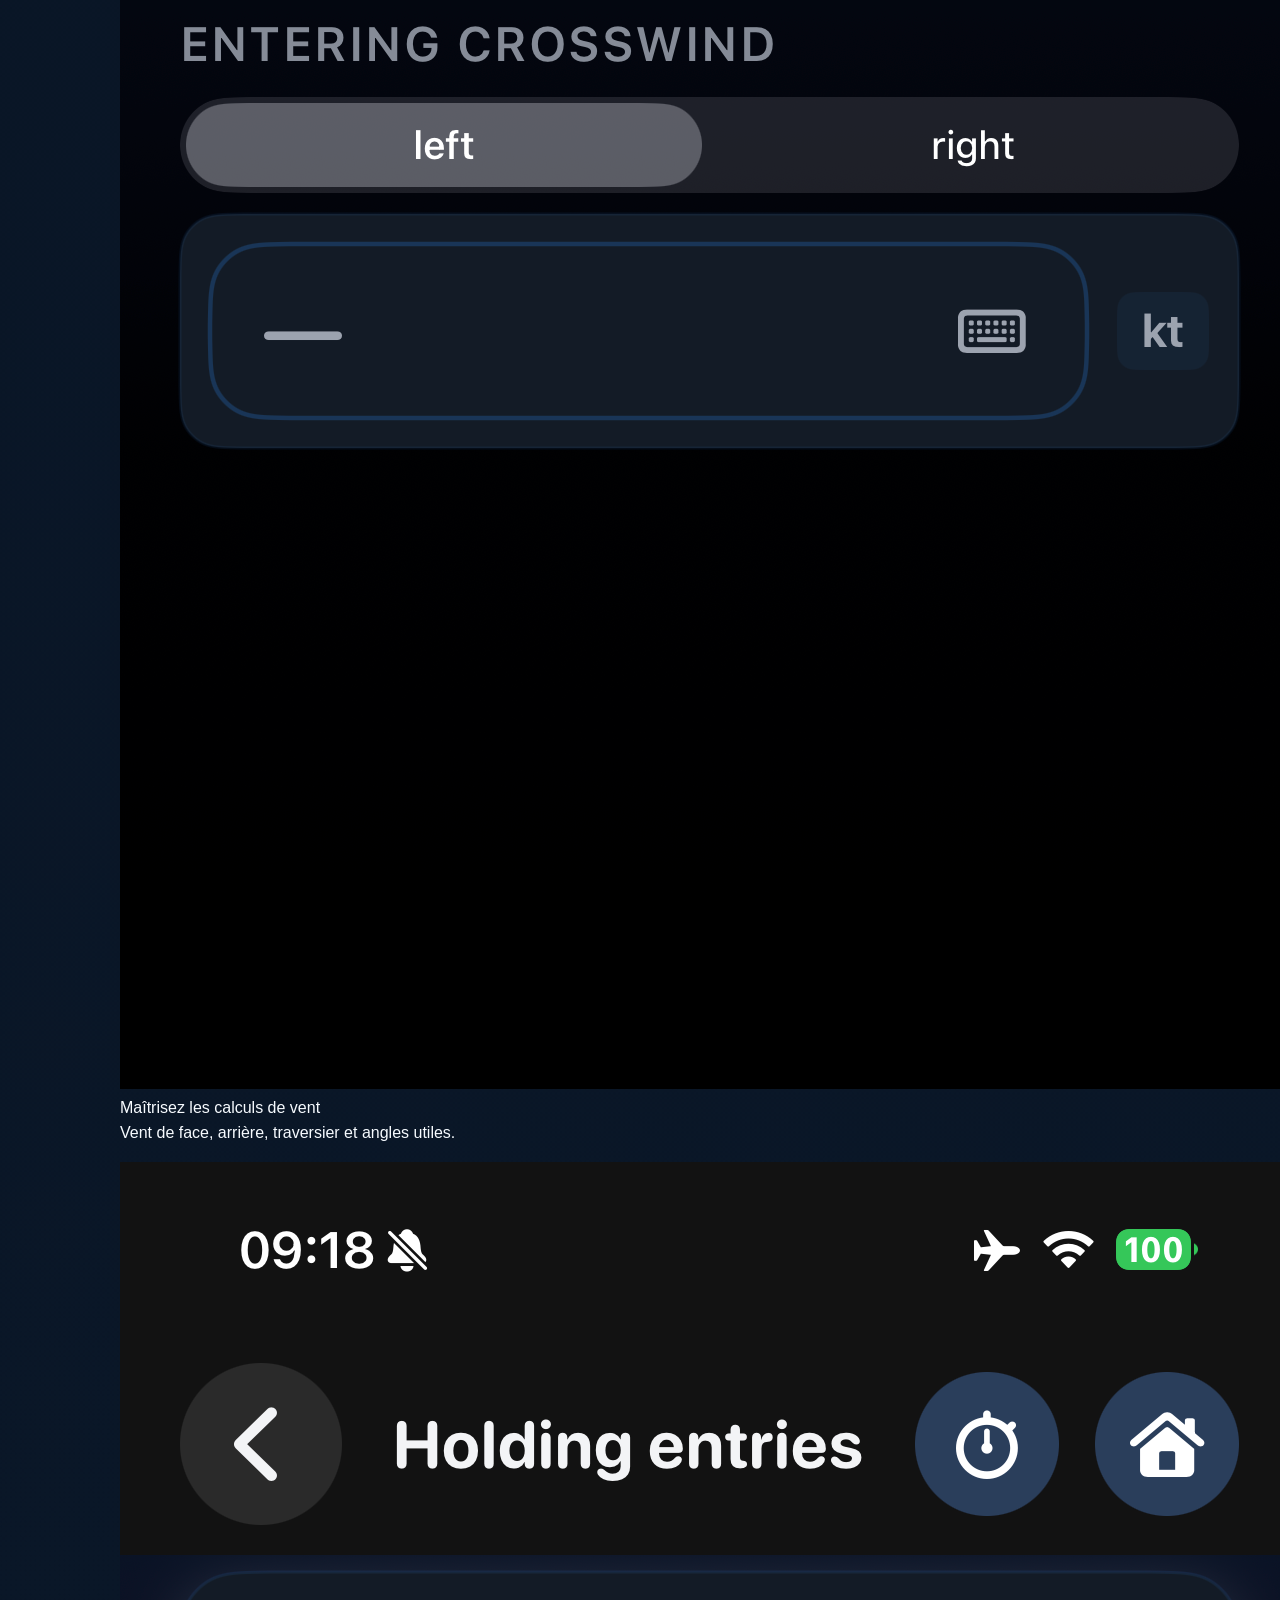
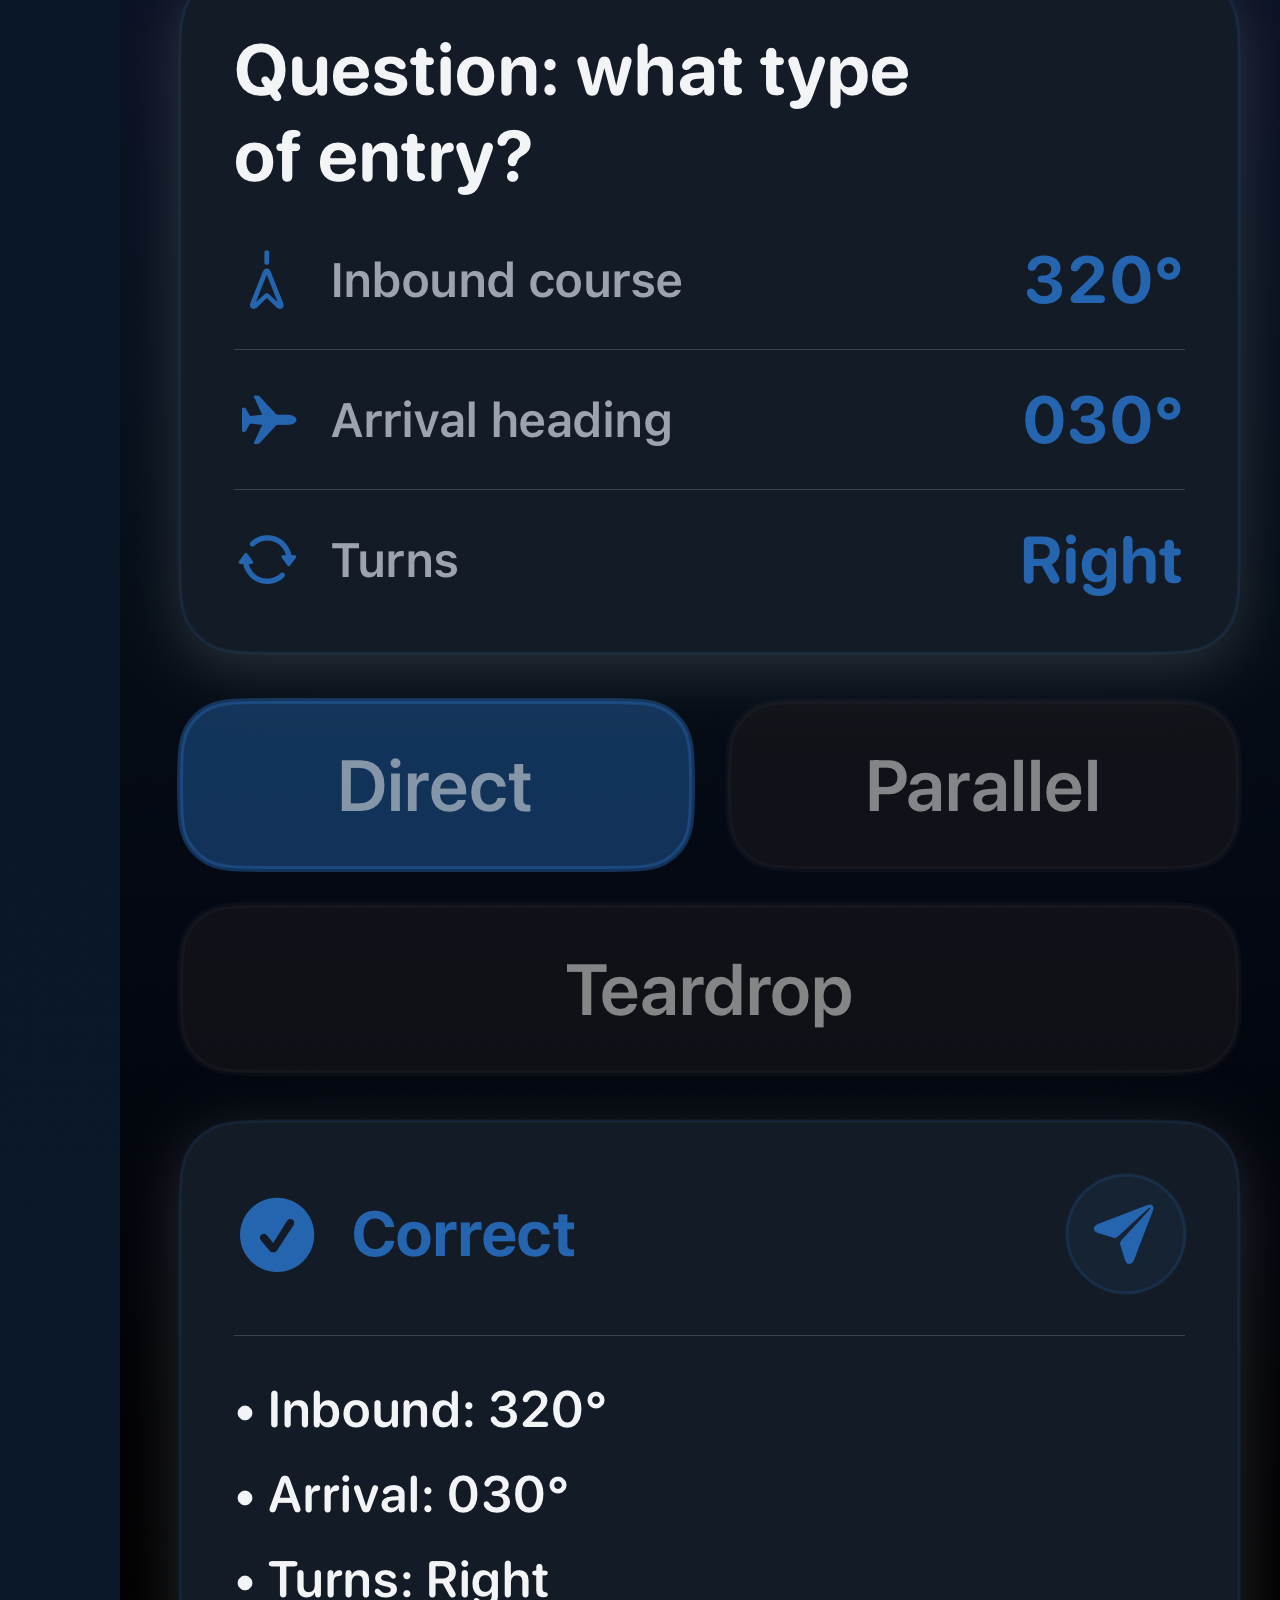
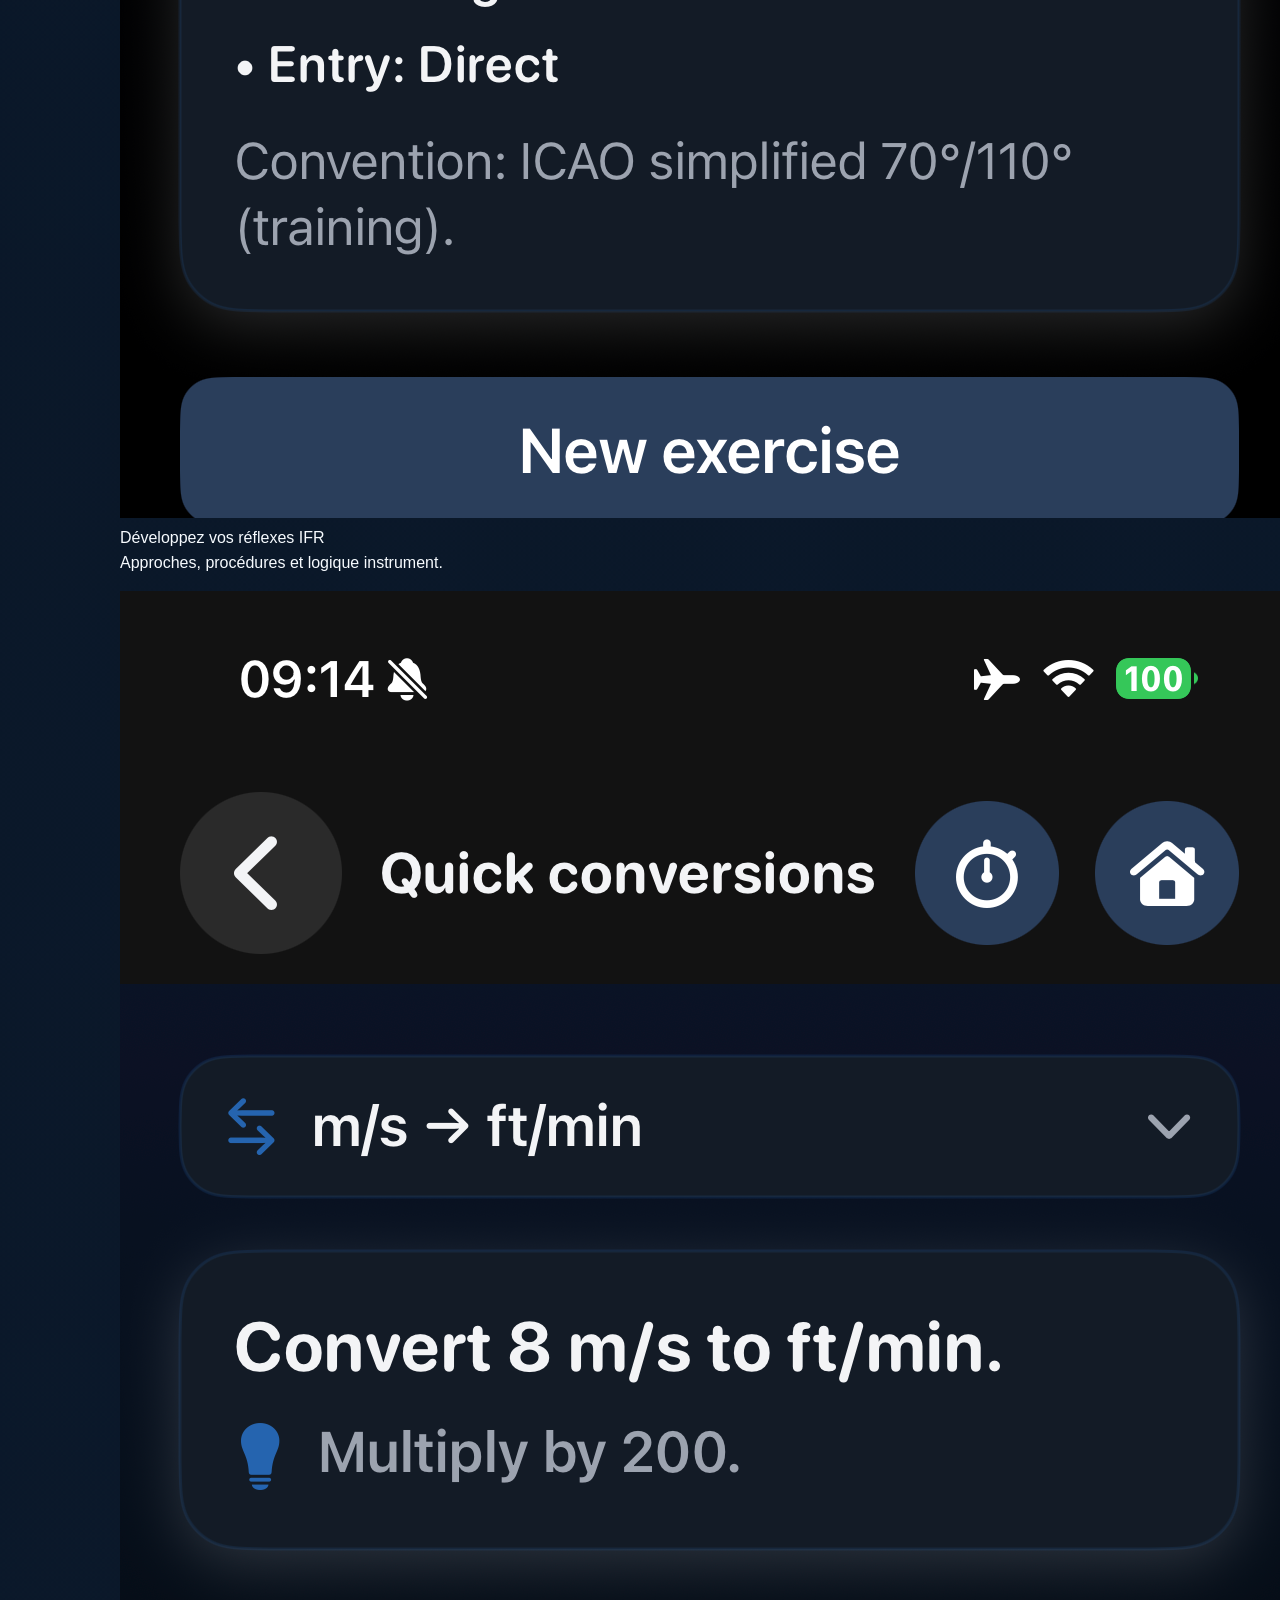
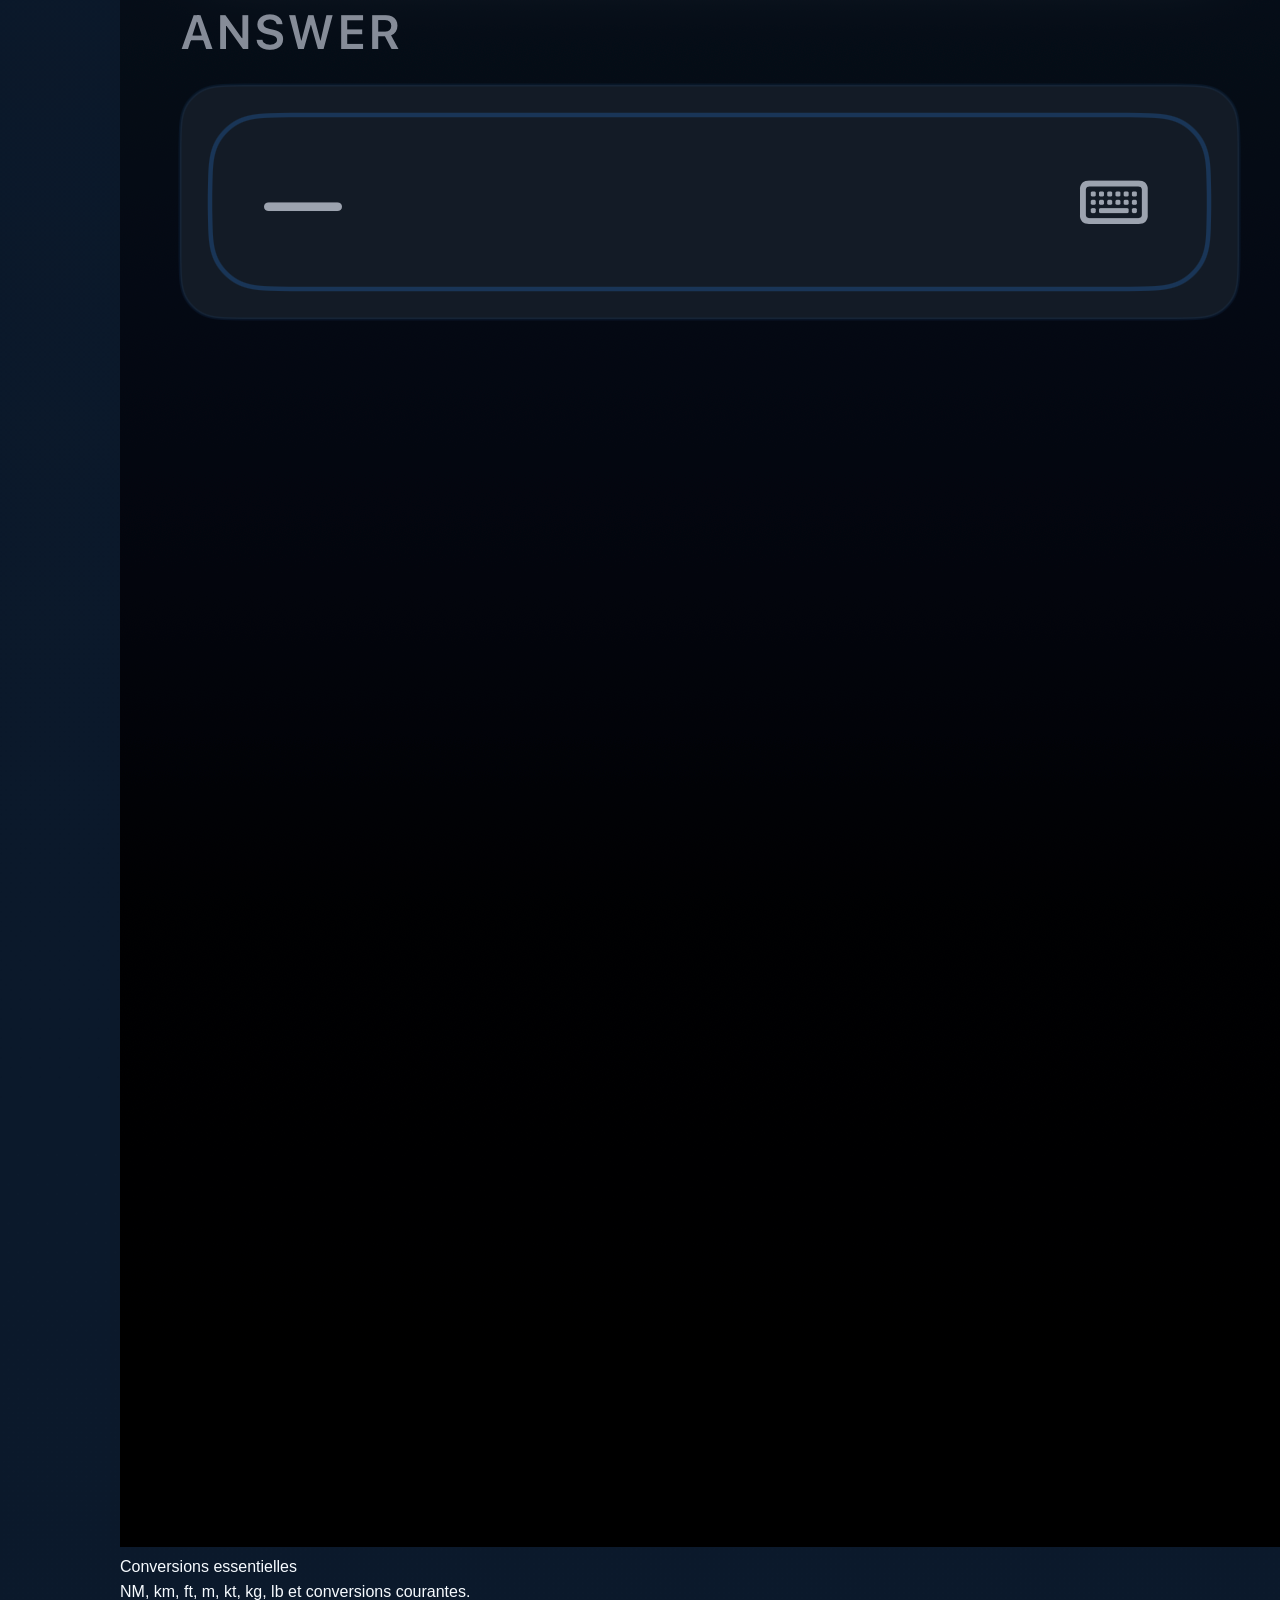
==== commit 09dfb7e1: "Update index.html" ====
--- a/index.html
+++ b/index.html
@@ -209,37 +209,45 @@
           </p>
         </div>
 
-        <div class="screenshot-grid screenshot-grid-compact">
-          <figure class="screenshot-card">
-            <img src="screenshot-home.png" alt="MindAltitude home screen" />
-            <figcaption data-i18n="shot_1">Pilot-focused training</figcaption>
-          </figure>
-
-          <figure class="screenshot-card">
-            <img src="screenshot-vfr.png" alt="MindAltitude VFR training screen" />
-            <figcaption data-i18n="shot_2">Improve VFR navigation</figcaption>
-          </figure>
-
-          <figure class="screenshot-card">
-            <img src="screenshot-wind.png" alt="MindAltitude wind calculation screen" />
-            <figcaption data-i18n="shot_3">Master wind calculations</figcaption>
-          </figure>
-
-          <figure class="screenshot-card">
-            <img src="screenshot-ifr.png" alt="MindAltitude IFR training screen" />
-            <figcaption data-i18n="shot_4">Build IFR reflexes</figcaption>
-          </figure>
-
-          <figure class="screenshot-card">
-            <img src="screenshot-conversions.png" alt="MindAltitude aviation conversions screen" />
-            <figcaption data-i18n="shot_5">Essential conversions</figcaption>
-          </figure>
-
-          <figure class="screenshot-card">
-            <img src="screenshot-challenge.png" alt="MindAltitude challenge mode screen" />
-            <figcaption data-i18n="shot_6">Timed challenge mode</figcaption>
-          </figure>
-        </div>
+        <div class="screenshot-showcase">
+
+  <figure class="iphone-shot">
+    <img src="screenshot-home.png" alt="MindAltitude home screen">
+    <figcaption>Entraînement pensé pilote</figcaption>
+    <p>Tous les modules essentiels réunis au même endroit.</p>
+  </figure>
+
+  <figure class="iphone-shot">
+    <img src="screenshot-vfr.png" alt="VFR training">
+    <figcaption>Progressez en navigation VFR</figcaption>
+    <p>Caps, temps, distances, dérive et logique de navigation.</p>
+  </figure>
+
+  <figure class="iphone-shot">
+    <img src="screenshot-wind.png" alt="Wind calculations">
+    <figcaption>Maîtrisez les calculs de vent</figcaption>
+    <p>Vent de face, arrière, traversier et angles utiles.</p>
+  </figure>
+
+  <figure class="iphone-shot">
+    <img src="screenshot-ifr.png" alt="IFR training">
+    <figcaption>Développez vos réflexes IFR</figcaption>
+    <p>Approches, procédures et logique instrument.</p>
+  </figure>
+
+  <figure class="iphone-shot">
+    <img src="screenshot-conversions.png" alt="Conversions">
+    <figcaption>Conversions essentielles</figcaption>
+    <p>NM, km, ft, m, kt, kg, lb et conversions courantes.</p>
+  </figure>
+
+  <figure class="iphone-shot">
+    <img src="screenshot-challenge.png" alt="Challenge mode">
+    <figcaption>Mode Challenge</figcaption>
+    <p>Des exercices chronométrés avec retour immédiat.</p>
+  </figure>
+
+</div>
       </div>
     </section>
 
--- a/styles.css
+++ b/styles.css
@@ -1739,3 +1739,64 @@
     max-height: none;
   }
 }
+.screenshot-grid-compact {
+  max-width: 860px;
+  margin-left: auto;
+  margin-right: auto;
+}
+
+.screenshot-grid {
+  display: grid;
+  grid-template-columns: repeat(3, minmax(0, 1fr));
+  gap: 18px;
+  margin-top: 30px;
+}
+
+.screenshot-card {
+  margin: 0;
+  padding: 9px;
+  border-radius: 24px;
+  background:
+    radial-gradient(circle at top, rgba(93,176,255,0.14), transparent 35%),
+    linear-gradient(180deg, rgba(255,255,255,0.075), rgba(255,255,255,0.028));
+  border: 1px solid rgba(255,255,255,0.12);
+  box-shadow: 0 18px 55px rgba(0,0,0,0.24);
+  text-align: center;
+}
+
+.screenshot-card img {
+  width: 100%;
+  height: auto;
+  max-height: 465px;
+  display: block;
+  object-fit: contain;
+  border-radius: 17px;
+  border: 1px solid rgba(255,255,255,0.10);
+  background: rgba(0,0,0,0.22);
+}
+
+.screenshot-card figcaption {
+  padding: 10px 4px 1px;
+  color: var(--text);
+  font-size: 0.92rem;
+  font-weight: 800;
+  letter-spacing: -0.02em;
+}
+
+@media (max-width: 980px) {
+  .screenshot-grid {
+    grid-template-columns: repeat(2, minmax(0, 1fr));
+    max-width: 650px;
+  }
+}
+
+@media (max-width: 640px) {
+  .screenshot-grid {
+    grid-template-columns: 1fr;
+    max-width: 330px;
+  }
+
+  .screenshot-card img {
+    max-height: none;
+  }
+}
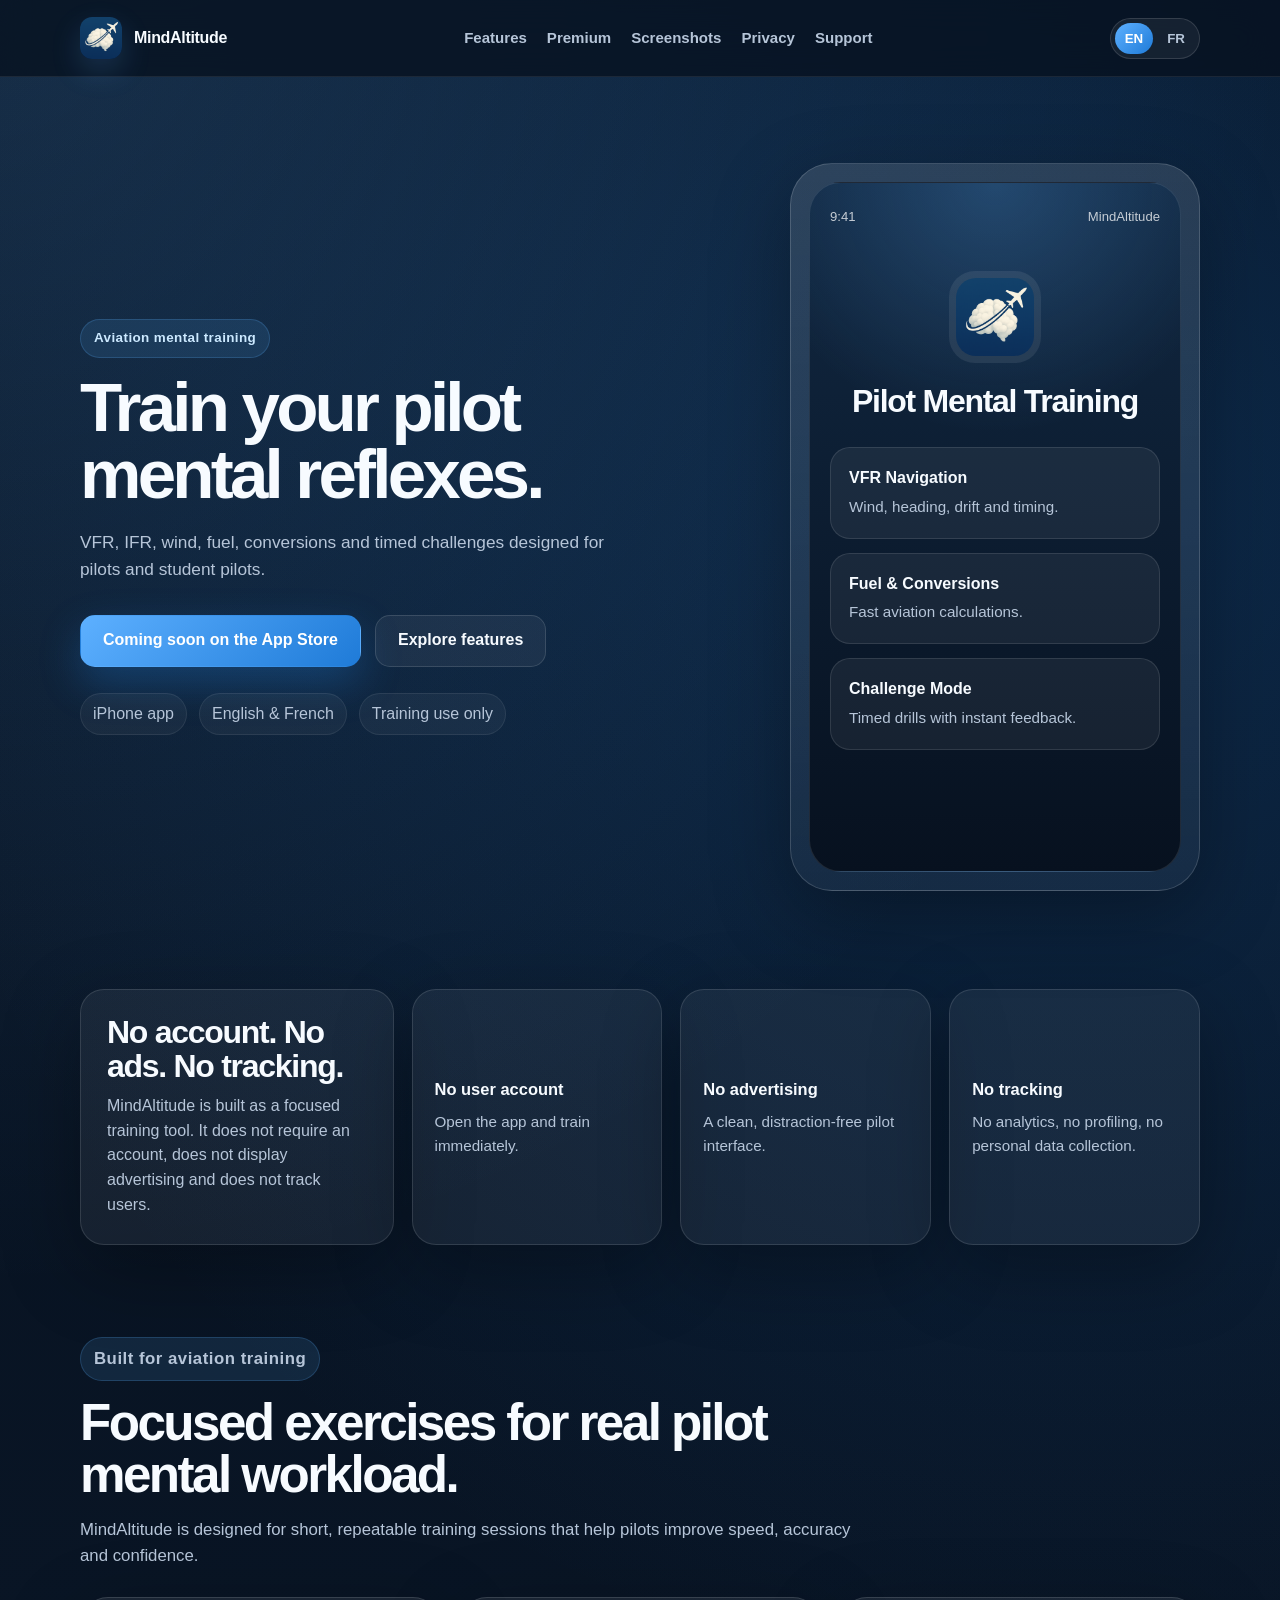
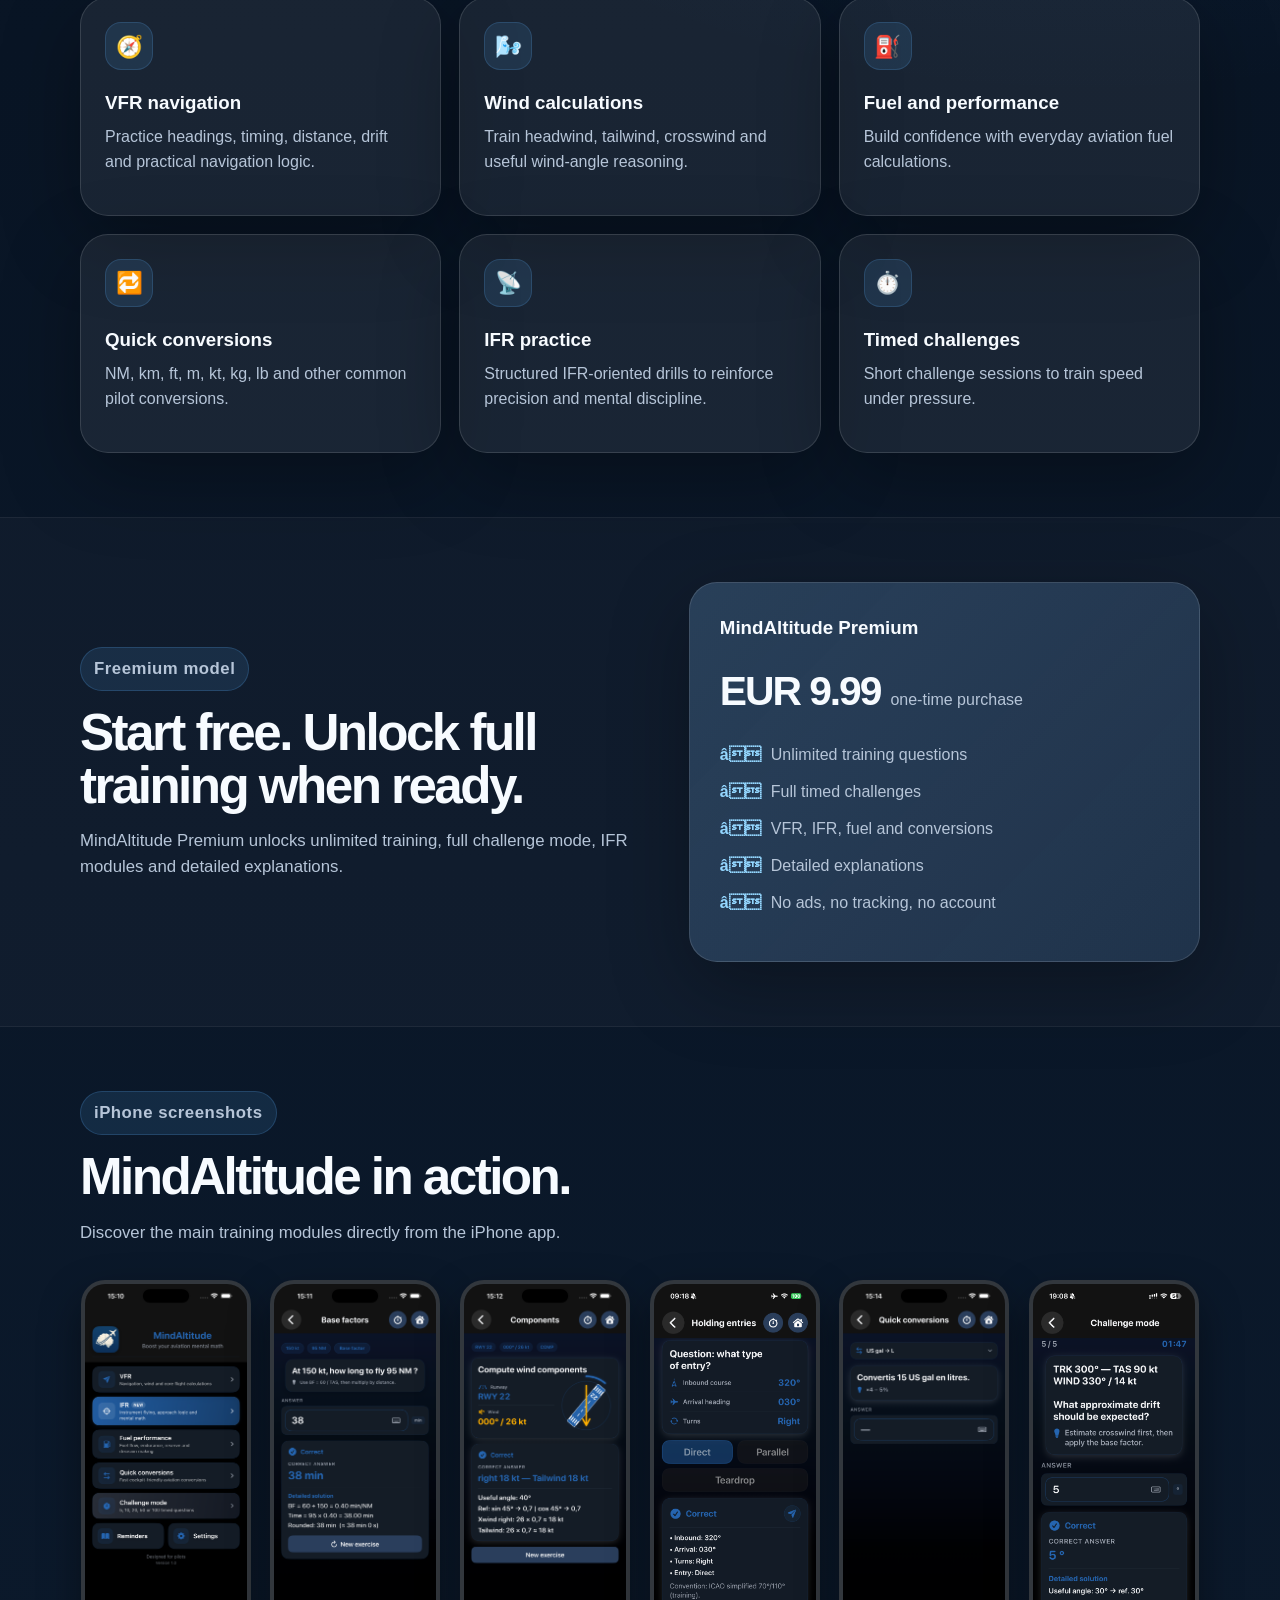
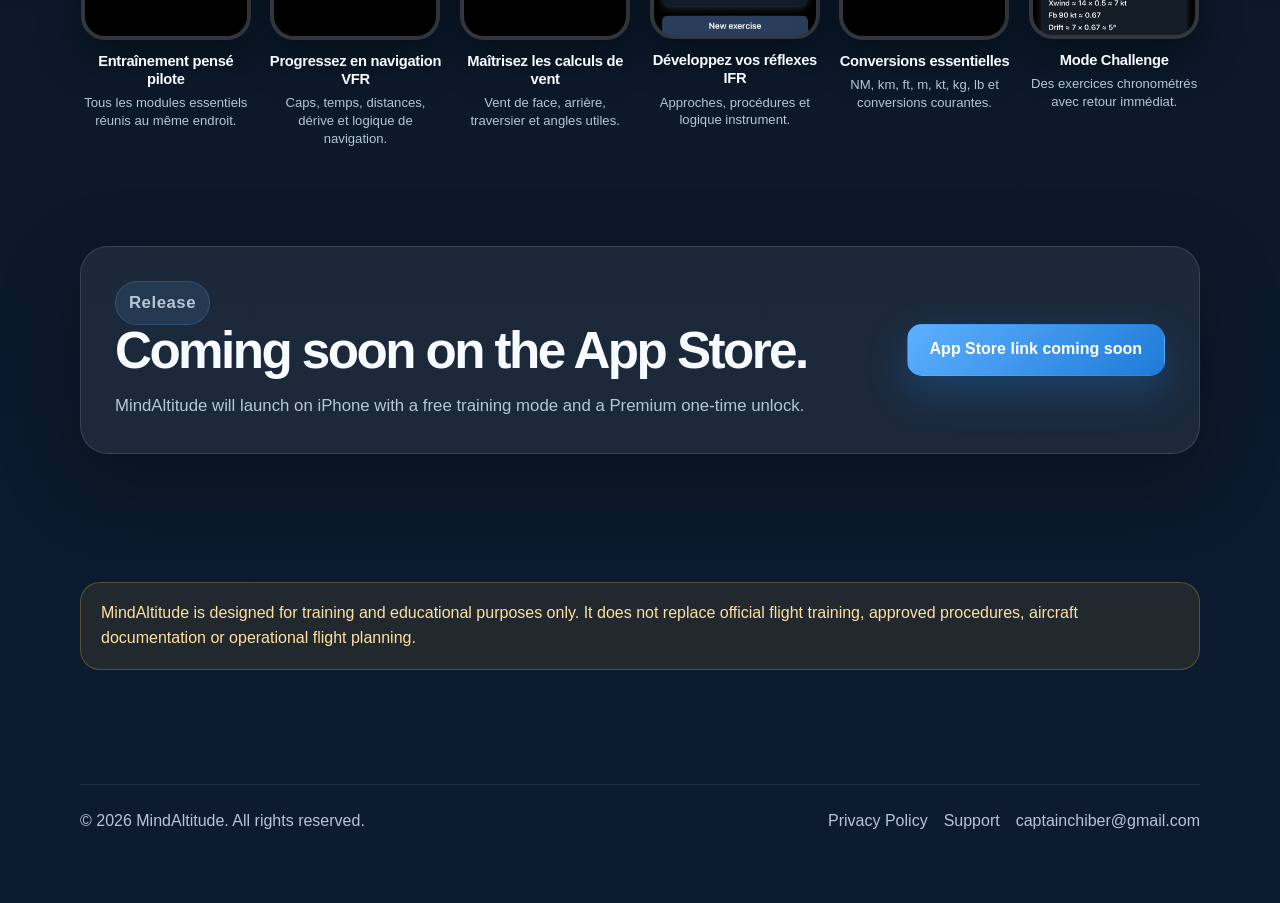
==== commit 75089c2e: "Update index.html" ====
--- a/index.html
+++ b/index.html
@@ -50,8 +50,7 @@
           </p>
 
           <div class="hero-actions">
-            <a class="button primary" href="#release" data-i18n="hero_primary">Coming soon on the App Store</a>
-            <a class="button secondary" href="#features" data-i18n="hero_secondary">Explore features</a>
+            <a class="button primary" href="https://apps.apple.com/app/mindaltitude/id6751252220" target="_blank" rel="noopener" data-i18n="hero_primary">Download on the App Store</a>            <a class="button secondary" href="#features" data-i18n="hero_secondary">Explore features</a>
           </div>
 
           <div class="trust-row">
@@ -252,19 +251,24 @@
     </section>
 
     <section class="section release" id="release">
-      <div class="container release-card">
-        <div>
-          <p class="eyebrow" data-i18n="release_eyebrow">Release</p>
-          <h2 data-i18n="release_title">Coming soon on the App Store.</h2>
-          <p data-i18n="release_text">
-            MindAltitude will launch on iPhone with a free training mode and a Premium one-time unlock.
-          </p>
-        </div>
-
-        <a class="button primary" href="#" data-i18n="release_button">App Store link coming soon</a>
-      </div>
-    </section>
-
+  <div class="container release-card">
+    <div>
+      <p class="eyebrow" data-i18n="release_eyebrow">Available now</p>
+      <h2 data-i18n="release_title">Download MindAltitude on the App Store.</h2>
+      <p data-i18n="release_text">
+        MindAltitude is now available on iPhone with a free training mode and a Premium one-time unlock.
+      </p>
+    </div>
+
+    <a class="button primary"
+       href="https://apps.apple.com/app/mindaltitude/id6751252220"
+       target="_blank"
+       rel="noopener"
+       data-i18n="release_button">
+       Download on the App Store
+    </a>
+  </div>
+</section>
     <section class="section disclaimer-section">
       <div class="container">
         <p class="disclaimer" data-i18n="disclaimer">
@@ -286,6 +290,6 @@
     </div>
   </footer>
 
-  <script src="script.js?v=4"></script>
+ <script src="script.js?v=5"></script>
 </body>
 </html>
--- a/styles.css
+++ b/styles.css
@@ -1,10 +1,7 @@
-/* MindAltitude professional landing page */
-
 :root {
   --bg: #07111f;
   --bg-soft: #0c1b2e;
   --card: rgba(255, 255, 255, 0.065);
-  --card-strong: rgba(255, 255, 255, 0.10);
   --border: rgba(255, 255, 255, 0.13);
   --text: #f7fbff;
   --muted: #b6c5d8;
@@ -49,6 +46,8 @@
   max-width: 850px;
 }
 
+/* Header */
+
 .site-header {
   position: sticky;
   top: 0;
@@ -120,6 +119,8 @@
   background: linear-gradient(135deg, var(--accent), var(--accent-deep));
   color: white;
 }
+
+/* Hero */
 
 .hero {
   padding: 86px 0 70px;
@@ -145,22 +146,26 @@
   letter-spacing: 0.03em;
 }
 
-h1, h2, h3, p {
+h1,
+h2,
+h3,
+p {
   margin-top: 0;
 }
 
 h1 {
   margin-bottom: 20px;
-  max-width: 720px;
-  font-size: clamp(3rem, 7vw, 5.8rem);
-  line-height: 0.96;
-  letter-spacing: -0.06em;
-}
-
-.lead {
-  color: var(--muted);
-  font-size: 1.16rem;
   max-width: 680px;
+  font-size: clamp(2.7rem, 5.4vw, 4.9rem);
+  line-height: 0.98;
+  letter-spacing: -0.055em;
+}
+
+.lead,
+.hero-copy .lead {
+  color: var(--muted);
+  max-width: 610px;
+  font-size: 1.08rem;
 }
 
 .hero-actions {
@@ -207,6 +212,8 @@
   border-radius: 999px;
 }
 
+/* Phone mockup */
+
 .device-card {
   width: min(100%, 410px);
   margin-left: auto;
@@ -282,6 +289,8 @@
   font-size: 0.95rem;
 }
 
+/* Sections */
+
 .section {
   padding: 64px 0;
 }
@@ -306,6 +315,63 @@
   color: var(--muted);
   font-size: 1.05rem;
 }
+
+/* Privacy highlight */
+
+.privacy-highlight {
+  padding-top: 28px;
+  padding-bottom: 28px;
+}
+
+.highlight-grid {
+  display: grid;
+  grid-template-columns: 1.25fr repeat(3, 1fr);
+  gap: 18px;
+  align-items: stretch;
+}
+
+.highlight-card,
+.mini-card {
+  background: rgba(255,255,255,0.055);
+  border: 1px solid rgba(255,255,255,0.12);
+  border-radius: 24px;
+  box-shadow: var(--shadow);
+}
+
+.highlight-card {
+  padding: 26px;
+}
+
+.highlight-card h2 {
+  margin-bottom: 10px;
+  font-size: clamp(1.55rem, 2.5vw, 2.15rem);
+  line-height: 1.06;
+  letter-spacing: -0.04em;
+}
+
+.highlight-card p {
+  margin-bottom: 0;
+  color: var(--muted);
+}
+
+.mini-card {
+  padding: 22px;
+  display: grid;
+  gap: 8px;
+  align-content: center;
+}
+
+.mini-card strong {
+  color: var(--text);
+  font-size: 1.03rem;
+}
+
+.mini-card span {
+  color: var(--muted);
+  font-size: 0.95rem;
+}
+
+/* Feature cards */
 
 .cards-grid {
   display: grid;
@@ -347,6 +413,8 @@
   color: var(--muted);
 }
 
+/* Premium */
+
 .premium-section {
   background: rgba(255,255,255,0.025);
   border-block: 1px solid rgba(255,255,255,0.06);
@@ -394,45 +462,63 @@
 }
 
 .premium-card li::before {
-  content: "✓";
+  content: "â";
   margin-right: 10px;
   color: #94d7ff;
   font-weight: 900;
 }
 
-.screenshot-grid {
-  display: grid;
-  grid-template-columns: repeat(3, 1fr);
-  gap: 22px;
-}
-
-.screenshot-card {
+/* Screenshots */
+
+#screenshots .screenshot-showcase {
+  display: grid;
+  grid-template-columns: repeat(6, minmax(0, 1fr));
+  gap: 18px;
+  align-items: start;
+  margin-top: 34px;
+  max-width: 1120px;
+  margin-left: auto;
+  margin-right: auto;
+}
+
+#screenshots .iphone-shot {
   margin: 0;
-  padding: 14px;
-  border-radius: 34px;
-  background:
-    radial-gradient(circle at top, rgba(93,176,255,0.16), transparent 35%),
-    linear-gradient(180deg, rgba(255,255,255,0.08), rgba(255,255,255,0.03));
-  border: 1px solid var(--border);
-  box-shadow: var(--shadow);
-}
-
-.screenshot-card img {
+  text-align: center;
+}
+
+#screenshots .iphone-shot img {
   width: 100%;
+  max-width: 170px;
+  height: auto;
   display: block;
+  margin: 0 auto;
+  object-fit: contain;
   border-radius: 24px;
-  aspect-ratio: 9 / 19.5;
-  object-fit: cover;
-  border: 1px solid rgba(255,255,255,0.10);
-}
-
-.screenshot-card figcaption {
-  padding: 14px 6px 2px;
+  border: 4px solid rgba(255,255,255,0.18);
+  background: #050b12;
+  box-shadow:
+    0 18px 42px rgba(0,0,0,0.40),
+    inset 0 0 0 1px rgba(255,255,255,0.18);
+}
+
+#screenshots .iphone-shot figcaption {
+  margin-top: 12px;
   color: var(--text);
-  text-align: center;
+  font-size: 0.92rem;
   font-weight: 850;
+  line-height: 1.25;
   letter-spacing: -0.02em;
 }
+
+#screenshots .iphone-shot p {
+  margin: 6px auto 0;
+  max-width: 190px;
+  color: var(--muted);
+  font-size: 0.82rem;
+  line-height: 1.35;
+}
+
+/* Release and footer */
 
 .release {
   padding-top: 34px;
@@ -482,6 +568,8 @@
   color: var(--text);
 }
 
+/* Legal pages */
+
 .legal-page {
   min-height: calc(100vh - 180px);
 }
@@ -498,6 +586,15 @@
 
 .legal-card h2:first-child {
   margin-top: 0;
+}
+
+/* Responsive */
+
+@media (max-width: 1180px) {
+  #screenshots .screenshot-showcase {
+    grid-template-columns: repeat(3, minmax(0, 1fr));
+    max-width: 720px;
+  }
 }
 
 @media (max-width: 940px) {
@@ -509,8 +606,11 @@
 
   .hero-grid,
   .premium-grid,
-  .cards-grid,
-  .screenshot-grid {
+  .cards-grid {
+    grid-template-columns: 1fr;
+  }
+
+  .highlight-grid {
     grid-template-columns: 1fr;
   }
 
@@ -521,6 +621,17 @@
   .release-card {
     align-items: flex-start;
     flex-direction: column;
+  }
+}
+
+@media (max-width: 700px) {
+  #screenshots .screenshot-showcase {
+    grid-template-columns: 1fr;
+    max-width: 260px;
+  }
+
+  #screenshots .iphone-shot img {
+    max-width: 230px;
   }
 }
 
@@ -549,1254 +660,3 @@
     padding: 22px;
   }
 }
-
-a {
-  color: inherit;
-  text-decoration: none;
-}
-
-.container {
-  width: min(var(--container), calc(100% - 32px));
-  margin: 0 auto;
-}
-
-.narrow {
-  max-width: 850px;
-}
-
-.site-header {
-  position: sticky;
-  top: 0;
-  z-index: 20;
-  background: rgba(7, 17, 31, 0.78);
-  border-bottom: 1px solid rgba(255, 255, 255, 0.08);
-  backdrop-filter: blur(18px);
-}
-
-.nav-bar {
-  min-height: 76px;
-  display: flex;
-  align-items: center;
-  justify-content: space-between;
-  gap: 22px;
-}
-
-.brand {
-  display: flex;
-  align-items: center;
-  gap: 12px;
-  font-weight: 800;
-  letter-spacing: -0.02em;
-  white-space: nowrap;
-}
-
-.brand-icon {
-  width: 42px;
-  height: 42px;
-  border-radius: 12px;
-  box-shadow: 0 12px 30px rgba(93, 176, 255, 0.18);
-  object-fit: cover;
-}
-
-.nav-links {
-  display: flex;
-  justify-content: center;
-  gap: 20px;
-  flex-wrap: wrap;
-  color: var(--muted);
-  font-size: 0.94rem;
-  font-weight: 650;
-}
-
-.nav-links a:hover {
-  color: var(--text);
-}
-
-.language-switch {
-  display: inline-flex;
-  padding: 4px;
-  gap: 4px;
-  background: rgba(255, 255, 255, 0.06);
-  border: 1px solid var(--border);
-  border-radius: 999px;
-}
-
-.language-switch button {
-  border: 0;
-  border-radius: 999px;
-  padding: 8px 10px;
-  background: transparent;
-  color: var(--muted);
-  font-weight: 800;
-  cursor: pointer;
-}
-
-.language-switch button.active {
-  background: linear-gradient(135deg, var(--accent), var(--accent-deep));
-  color: white;
-}
-
-.hero {
-  padding: 86px 0 70px;
-}
-
-.hero-grid {
-  display: grid;
-  grid-template-columns: 1.05fr 0.95fr;
-  gap: 48px;
-  align-items: center;
-}
-
-.eyebrow {
-  display: inline-flex;
-  margin: 0 0 16px;
-  padding: 8px 13px;
-  border-radius: 999px;
-  color: #cce9ff;
-  background: rgba(93, 176, 255, 0.12);
-  border: 1px solid rgba(93, 176, 255, 0.20);
-  font-size: 0.84rem;
-  font-weight: 800;
-  letter-spacing: 0.03em;
-}
-
-h1, h2, h3, p {
-  margin-top: 0;
-}
-
-h1 {
-  margin-bottom: 20px;
-  max-width: 720px;
-  font-size: clamp(3rem, 7vw, 5.8rem);
-  line-height: 0.96;
-  letter-spacing: -0.06em;
-}
-
-.lead {
-  color: var(--muted);
-  font-size: 1.16rem;
-  max-width: 680px;
-}
-
-.hero-actions {
-  display: flex;
-  gap: 14px;
-  flex-wrap: wrap;
-  margin: 32px 0 26px;
-}
-
-.button {
-  display: inline-flex;
-  min-height: 52px;
-  align-items: center;
-  justify-content: center;
-  padding: 0 22px;
-  border-radius: 15px;
-  font-weight: 850;
-  border: 1px solid transparent;
-}
-
-.button.primary {
-  color: white;
-  background: linear-gradient(135deg, var(--accent), var(--accent-deep));
-  box-shadow: 0 16px 40px rgba(31, 123, 216, 0.32);
-}
-
-.button.secondary {
-  color: var(--text);
-  background: rgba(255, 255, 255, 0.055);
-  border-color: var(--border);
-}
-
-.trust-row {
-  display: flex;
-  gap: 12px;
-  flex-wrap: wrap;
-  color: var(--muted);
-}
-
-.trust-row span {
-  padding: 8px 12px;
-  background: rgba(255,255,255,0.045);
-  border: 1px solid rgba(255,255,255,0.08);
-  border-radius: 999px;
-}
-
-.device-card {
-  width: min(100%, 410px);
-  margin-left: auto;
-  padding: 18px;
-  border-radius: 42px;
-  background: linear-gradient(180deg, rgba(255,255,255,0.12), rgba(255,255,255,0.045));
-  border: 1px solid rgba(255,255,255,0.16);
-  box-shadow: var(--shadow);
-}
-
-.device-screen {
-  min-height: 690px;
-  padding: 24px 20px;
-  border-radius: 32px;
-  background:
-    radial-gradient(circle at top, rgba(93,176,255,0.24), transparent 35%),
-    linear-gradient(180deg, #112842, #07111f);
-  border: 1px solid rgba(255,255,255,0.10);
-}
-
-.device-top {
-  display: flex;
-  justify-content: space-between;
-  color: rgba(255,255,255,0.75);
-  font-size: 0.82rem;
-  margin-bottom: 44px;
-}
-
-.app-logo-large {
-  display: grid;
-  place-items: center;
-  width: 92px;
-  height: 92px;
-  margin: 0 auto 22px;
-  border-radius: 26px;
-  background: rgba(255,255,255,0.08);
-}
-
-.app-logo-large img {
-  width: 78px;
-  height: 78px;
-  border-radius: 20px;
-  object-fit: cover;
-}
-
-.device-screen h2 {
-  text-align: center;
-  font-size: 2rem;
-  line-height: 1.05;
-  letter-spacing: -0.04em;
-  margin-bottom: 28px;
-}
-
-.module-list {
-  display: grid;
-  gap: 14px;
-}
-
-.module-card {
-  padding: 18px;
-  border-radius: 20px;
-  background: rgba(255,255,255,0.06);
-  border: 1px solid rgba(255,255,255,0.11);
-}
-
-.module-card strong {
-  display: block;
-  margin-bottom: 4px;
-}
-
-.module-card span {
-  color: var(--muted);
-  font-size: 0.95rem;
-}
-
-.section {
-  padding: 64px 0;
-}
-
-.section-heading {
-  max-width: 790px;
-  margin-bottom: 28px;
-}
-
-.section-heading h2,
-.premium-grid h2,
-.release-card h2 {
-  font-size: clamp(2rem, 4vw, 3.35rem);
-  line-height: 1.02;
-  letter-spacing: -0.05em;
-  margin-bottom: 16px;
-}
-
-.section-heading p,
-.premium-grid p,
-.release-card p {
-  color: var(--muted);
-  font-size: 1.05rem;
-}
-
-.cards-grid {
-  display: grid;
-  grid-template-columns: repeat(3, 1fr);
-  gap: 18px;
-}
-
-.feature-card,
-.premium-card,
-.release-card,
-.legal-card {
-  background: var(--card);
-  border: 1px solid var(--border);
-  border-radius: var(--radius);
-  box-shadow: var(--shadow);
-}
-
-.feature-card {
-  padding: 24px;
-}
-
-.icon {
-  display: grid;
-  place-items: center;
-  width: 48px;
-  height: 48px;
-  margin-bottom: 18px;
-  border-radius: 16px;
-  background: rgba(93, 176, 255, 0.12);
-  border: 1px solid rgba(93, 176, 255, 0.18);
-  font-size: 1.35rem;
-}
-
-.feature-card h3 {
-  margin-bottom: 8px;
-}
-
-.feature-card p {
-  color: var(--muted);
-}
-
-.premium-section {
-  background: rgba(255,255,255,0.025);
-  border-block: 1px solid rgba(255,255,255,0.06);
-}
-
-.premium-grid {
-  display: grid;
-  grid-template-columns: 1fr 0.88fr;
-  gap: 28px;
-  align-items: center;
-}
-
-.premium-card {
-  padding: 30px;
-  background:
-    linear-gradient(135deg, rgba(93,176,255,0.16), rgba(31,123,216,0.10)),
-    var(--card);
-}
-
-.price {
-  display: flex;
-  align-items: baseline;
-  gap: 10px;
-  margin: 12px 0 20px;
-}
-
-.price strong {
-  font-size: 2.55rem;
-  letter-spacing: -0.05em;
-}
-
-.price span {
-  color: var(--muted);
-}
-
-.premium-card ul {
-  padding-left: 0;
-  list-style: none;
-  display: grid;
-  gap: 12px;
-}
-
-.premium-card li {
-  color: var(--muted);
-}
-
-.premium-card li::before {
-  content: "✓";
-  margin-right: 10px;
-  color: #94d7ff;
-  font-weight: 900;
-}
-
-.screenshot-grid {
-  display: grid;
-  grid-template-columns: repeat(3, 1fr);
-  gap: 22px;
-}
-
-.screenshot-card {
-  margin: 0;
-  padding: 14px;
-  border-radius: 34px;
-  background:
-    radial-gradient(circle at top, rgba(93,176,255,0.16), transparent 35%),
-    linear-gradient(180deg, rgba(255,255,255,0.08), rgba(255,255,255,0.03));
-  border: 1px solid var(--border);
-  box-shadow: var(--shadow);
-}
-
-.screenshot-card img {
-  width: 100%;
-  display: block;
-  border-radius: 24px;
-  aspect-ratio: 9 / 19.5;
-  object-fit: cover;
-  border: 1px solid rgba(255,255,255,0.10);
-}
-
-.screenshot-card figcaption {
-  padding: 14px 6px 2px;
-  color: var(--text);
-  text-align: center;
-  font-weight: 850;
-  letter-spacing: -0.02em;
-}
-
-.release {
-  padding-top: 34px;
-}
-
-.release-card {
-  padding: 34px;
-  display: flex;
-  align-items: center;
-  justify-content: space-between;
-  gap: 24px;
-}
-
-.release-card p {
-  margin-bottom: 0;
-}
-
-.disclaimer {
-  padding: 18px 20px;
-  border-radius: 20px;
-  border: 1px solid rgba(255, 189, 74, 0.26);
-  background: rgba(255, 189, 74, 0.09);
-  color: #ffe0a3;
-}
-
-.site-footer {
-  padding: 34px 0 54px;
-  color: var(--muted);
-}
-
-.footer-inner {
-  display: flex;
-  justify-content: space-between;
-  gap: 18px;
-  flex-wrap: wrap;
-  padding-top: 24px;
-  border-top: 1px solid rgba(255,255,255,0.08);
-}
-
-.footer-links {
-  display: flex;
-  gap: 16px;
-  flex-wrap: wrap;
-}
-
-.footer-links a:hover {
-  color: var(--text);
-}
-
-.legal-page {
-  min-height: calc(100vh - 180px);
-}
-
-.legal-card {
-  padding: 30px;
-  color: var(--muted);
-}
-
-.legal-card h2 {
-  color: var(--text);
-  margin-top: 26px;
-}
-
-.legal-card h2:first-child {
-  margin-top: 0;
-}
-
-@media (max-width: 940px) {
-  .nav-bar {
-    align-items: flex-start;
-    flex-direction: column;
-    padding: 16px 0;
-  }
-
-  .hero-grid,
-  .premium-grid,
-  .cards-grid,
-  .screenshot-grid {
-    grid-template-columns: 1fr;
-  }
-
-  .device-card {
-    margin: 0 auto;
-  }
-
-  .release-card {
-    align-items: flex-start;
-    flex-direction: column;
-  }
-}
-
-@media (max-width: 640px) {
-  .hero {
-    padding-top: 52px;
-  }
-
-  .device-screen {
-    min-height: 610px;
-  }
-
-  .nav-links {
-    justify-content: flex-start;
-    gap: 12px 16px;
-  }
-
-  .section {
-    padding: 46px 0;
-  }
-
-  .feature-card,
-  .premium-card,
-  .release-card,
-  .legal-card {
-    padding: 22px;
-  }
-}
-
-a {
-  color: inherit;
-  text-decoration: none;
-}
-
-.container {
-  width: min(var(--container), calc(100% - 32px));
-  margin: 0 auto;
-}
-
-.narrow {
-  max-width: 850px;
-}
-
-.site-header {
-  position: sticky;
-  top: 0;
-  z-index: 20;
-  background: rgba(7, 17, 31, 0.78);
-  border-bottom: 1px solid rgba(255, 255, 255, 0.08);
-  backdrop-filter: blur(18px);
-}
-
-.nav-bar {
-  min-height: 76px;
-  display: flex;
-  align-items: center;
-  justify-content: space-between;
-  gap: 22px;
-}
-
-.brand {
-  display: flex;
-  align-items: center;
-  gap: 12px;
-  font-weight: 800;
-  letter-spacing: -0.02em;
-  white-space: nowrap;
-}
-
-.brand-icon {
-  width: 42px;
-  height: 42px;
-  border-radius: 12px;
-  box-shadow: 0 12px 30px rgba(93, 176, 255, 0.18);
-  object-fit: cover;
-}
-
-.nav-links {
-  display: flex;
-  justify-content: center;
-  gap: 20px;
-  flex-wrap: wrap;
-  color: var(--muted);
-  font-size: 0.94rem;
-  font-weight: 650;
-}
-
-.nav-links a:hover {
-  color: var(--text);
-}
-
-.language-switch {
-  display: inline-flex;
-  padding: 4px;
-  gap: 4px;
-  background: rgba(255, 255, 255, 0.06);
-  border: 1px solid var(--border);
-  border-radius: 999px;
-}
-
-.language-switch button {
-  border: 0;
-  border-radius: 999px;
-  padding: 8px 10px;
-  background: transparent;
-  color: var(--muted);
-  font-weight: 800;
-  cursor: pointer;
-}
-
-.language-switch button.active {
-  background: linear-gradient(135deg, var(--accent), var(--accent-deep));
-  color: white;
-}
-
-.hero {
-  padding: 86px 0 70px;
-}
-
-.hero-grid {
-  display: grid;
-  grid-template-columns: 1.05fr 0.95fr;
-  gap: 48px;
-  align-items: center;
-}
-
-.eyebrow {
-  display: inline-flex;
-  margin: 0 0 16px;
-  padding: 8px 13px;
-  border-radius: 999px;
-  color: #cce9ff;
-  background: rgba(93, 176, 255, 0.12);
-  border: 1px solid rgba(93, 176, 255, 0.20);
-  font-size: 0.84rem;
-  font-weight: 800;
-  letter-spacing: 0.03em;
-}
-
-h1, h2, h3, p {
-  margin-top: 0;
-}
-
-h1 {
-  margin-bottom: 20px;
-  max-width: 720px;
-  font-size: clamp(3rem, 7vw, 5.8rem);
-  line-height: 0.96;
-  letter-spacing: -0.06em;
-}
-
-.lead {
-  color: var(--muted);
-  font-size: 1.16rem;
-  max-width: 680px;
-}
-
-.hero-actions {
-  display: flex;
-  gap: 14px;
-  flex-wrap: wrap;
-  margin: 32px 0 26px;
-}
-
-.button {
-  display: inline-flex;
-  min-height: 52px;
-  align-items: center;
-  justify-content: center;
-  padding: 0 22px;
-  border-radius: 15px;
-  font-weight: 850;
-  border: 1px solid transparent;
-}
-
-.button.primary {
-  color: white;
-  background: linear-gradient(135deg, var(--accent), var(--accent-deep));
-  box-shadow: 0 16px 40px rgba(31, 123, 216, 0.32);
-}
-
-.button.secondary {
-  color: var(--text);
-  background: rgba(255, 255, 255, 0.055);
-  border-color: var(--border);
-}
-
-.trust-row {
-  display: flex;
-  gap: 12px;
-  flex-wrap: wrap;
-  color: var(--muted);
-}
-
-.trust-row span {
-  padding: 8px 12px;
-  background: rgba(255,255,255,0.045);
-  border: 1px solid rgba(255,255,255,0.08);
-  border-radius: 999px;
-}
-
-.device-card {
-  width: min(100%, 410px);
-  margin-left: auto;
-  padding: 18px;
-  border-radius: 42px;
-  background: linear-gradient(180deg, rgba(255,255,255,0.12), rgba(255,255,255,0.045));
-  border: 1px solid rgba(255,255,255,0.16);
-  box-shadow: var(--shadow);
-}
-
-.device-screen {
-  min-height: 690px;
-  padding: 24px 20px;
-  border-radius: 32px;
-  background:
-    radial-gradient(circle at top, rgba(93,176,255,0.24), transparent 35%),
-    linear-gradient(180deg, #112842, #07111f);
-  border: 1px solid rgba(255,255,255,0.10);
-}
-
-.device-top {
-  display: flex;
-  justify-content: space-between;
-  color: rgba(255,255,255,0.75);
-  font-size: 0.82rem;
-  margin-bottom: 44px;
-}
-
-.app-logo-large {
-  display: grid;
-  place-items: center;
-  width: 92px;
-  height: 92px;
-  margin: 0 auto 22px;
-  border-radius: 26px;
-  background: rgba(255,255,255,0.08);
-}
-
-.app-logo-large img {
-  width: 78px;
-  height: 78px;
-  border-radius: 20px;
-  object-fit: cover;
-}
-
-.device-screen h2 {
-  text-align: center;
-  font-size: 2rem;
-  line-height: 1.05;
-  letter-spacing: -0.04em;
-  margin-bottom: 28px;
-}
-
-.module-list {
-  display: grid;
-  gap: 14px;
-}
-
-.module-card {
-  padding: 18px;
-  border-radius: 20px;
-  background: rgba(255,255,255,0.06);
-  border: 1px solid rgba(255,255,255,0.11);
-}
-
-.module-card strong {
-  display: block;
-  margin-bottom: 4px;
-}
-
-.module-card span {
-  color: var(--muted);
-  font-size: 0.95rem;
-}
-
-.section {
-  padding: 64px 0;
-}
-
-.section-heading {
-  max-width: 790px;
-  margin-bottom: 28px;
-}
-
-.section-heading h2,
-.premium-grid h2,
-.release-card h2 {
-  font-size: clamp(2rem, 4vw, 3.35rem);
-  line-height: 1.02;
-  letter-spacing: -0.05em;
-  margin-bottom: 16px;
-}
-
-.section-heading p,
-.premium-grid p,
-.release-card p {
-  color: var(--muted);
-  font-size: 1.05rem;
-}
-
-.cards-grid {
-  display: grid;
-  grid-template-columns: repeat(3, 1fr);
-  gap: 18px;
-}
-
-.feature-card,
-.premium-card,
-.release-card,
-.legal-card {
-  background: var(--card);
-  border: 1px solid var(--border);
-  border-radius: var(--radius);
-  box-shadow: var(--shadow);
-}
-
-.feature-card {
-  padding: 24px;
-}
-
-.icon {
-  display: grid;
-  place-items: center;
-  width: 48px;
-  height: 48px;
-  margin-bottom: 18px;
-  border-radius: 16px;
-  background: rgba(93, 176, 255, 0.12);
-  border: 1px solid rgba(93, 176, 255, 0.18);
-  font-size: 1.35rem;
-}
-
-.feature-card h3 {
-  margin-bottom: 8px;
-}
-
-.feature-card p {
-  color: var(--muted);
-}
-
-.premium-section {
-  background: rgba(255,255,255,0.025);
-  border-block: 1px solid rgba(255,255,255,0.06);
-}
-
-.premium-grid {
-  display: grid;
-  grid-template-columns: 1fr 0.88fr;
-  gap: 28px;
-  align-items: center;
-}
-
-.premium-card {
-  padding: 30px;
-  background:
-    linear-gradient(135deg, rgba(93,176,255,0.16), rgba(31,123,216,0.10)),
-    var(--card);
-}
-
-.price {
-  display: flex;
-  align-items: baseline;
-  gap: 10px;
-  margin: 12px 0 20px;
-}
-
-.price strong {
-  font-size: 2.55rem;
-  letter-spacing: -0.05em;
-}
-
-.price span {
-  color: var(--muted);
-}
-
-.premium-card ul {
-  padding-left: 0;
-  list-style: none;
-  display: grid;
-  gap: 12px;
-}
-
-.premium-card li {
-  color: var(--muted);
-}
-
-.premium-card li::before {
-  content: "✓";
-  margin-right: 10px;
-  color: #94d7ff;
-  font-weight: 900;
-}
-
-.screenshot-grid {
-  display: grid;
-  grid-template-columns: repeat(3, 1fr);
-  gap: 22px;
-}
-
-.screenshot-card {
-  margin: 0;
-  padding: 14px;
-  border-radius: 34px;
-  background:
-    radial-gradient(circle at top, rgba(93,176,255,0.16), transparent 35%),
-    linear-gradient(180deg, rgba(255,255,255,0.08), rgba(255,255,255,0.03));
-  border: 1px solid var(--border);
-  box-shadow: var(--shadow);
-}
-
-.screenshot-card img {
-  width: 100%;
-  display: block;
-  border-radius: 24px;
-  aspect-ratio: 9 / 19.5;
-  object-fit: cover;
-  border: 1px solid rgba(255,255,255,0.10);
-}
-
-.screenshot-card figcaption {
-  padding: 14px 6px 2px;
-  color: var(--text);
-  text-align: center;
-  font-weight: 850;
-  letter-spacing: -0.02em;
-}
-
-.release {
-  padding-top: 34px;
-}
-
-.release-card {
-  padding: 34px;
-  display: flex;
-  align-items: center;
-  justify-content: space-between;
-  gap: 24px;
-}
-
-.release-card p {
-  margin-bottom: 0;
-}
-
-.disclaimer {
-  padding: 18px 20px;
-  border-radius: 20px;
-  border: 1px solid rgba(255, 189, 74, 0.26);
-  background: rgba(255, 189, 74, 0.09);
-  color: #ffe0a3;
-}
-
-.site-footer {
-  padding: 34px 0 54px;
-  color: var(--muted);
-}
-
-.footer-inner {
-  display: flex;
-  justify-content: space-between;
-  gap: 18px;
-  flex-wrap: wrap;
-  padding-top: 24px;
-  border-top: 1px solid rgba(255,255,255,0.08);
-}
-
-.footer-links {
-  display: flex;
-  gap: 16px;
-  flex-wrap: wrap;
-}
-
-.footer-links a:hover {
-  color: var(--text);
-}
-
-.legal-page {
-  min-height: calc(100vh - 180px);
-}
-
-.legal-card {
-  padding: 30px;
-  color: var(--muted);
-}
-
-.legal-card h2 {
-  color: var(--text);
-  margin-top: 26px;
-}
-
-.legal-card h2:first-child {
-  margin-top: 0;
-}
-
-@media (max-width: 940px) {
-  .nav-bar {
-    align-items: flex-start;
-    flex-direction: column;
-    padding: 16px 0;
-  }
-
-  .hero-grid,
-  .premium-grid,
-  .cards-grid,
-  .screenshot-grid {
-    grid-template-columns: 1fr;
-  }
-
-  .device-card {
-    margin: 0 auto;
-  }
-
-  .release-card {
-    align-items: flex-start;
-    flex-direction: column;
-  }
-}
-
-@media (max-width: 640px) {
-  .hero {
-    padding-top: 52px;
-  }
-
-  .device-screen {
-    min-height: 610px;
-  }
-
-  .nav-links {
-    justify-content: flex-start;
-    gap: 12px 16px;
-  }
-
-  .section {
-    padding: 46px 0;
-  }
-
-  .feature-card,
-  .premium-card,
-  .release-card,
-  .legal-card {
-    padding: 22px;
-  }
-}
-.screenshot-grid {
-  display: grid;
-  grid-template-columns: repeat(3, 1fr);
-  gap: 22px;
-}
-
-.screenshot-card {
-  margin: 0;
-  padding: 14px;
-  border-radius: 34px;
-  background:
-    radial-gradient(circle at top, rgba(93,176,255,0.16), transparent 35%),
-    linear-gradient(180deg, rgba(255,255,255,0.08), rgba(255,255,255,0.03));
-  border: 1px solid var(--border);
-  box-shadow: var(--shadow);
-}
-
-.screenshot-card img {
-  width: 100%;
-  display: block;
-  border-radius: 24px;
-  aspect-ratio: 9 / 19.5;
-  object-fit: contain;
-  border: 1px solid rgba(255,255,255,0.10);
-}
-
-.screenshot-card figcaption {
-  padding: 14px 6px 2px;
-  color: var(--text);
-  text-align: center;
-  font-weight: 850;
-  letter-spacing: -0.02em;
-}
-
-@media (max-width: 940px) {
-  .screenshot-grid {
-    grid-template-columns: 1fr;
-  }
-}
-.hero-copy h1 {
-  max-width: 680px;
-  font-size: clamp(2.7rem, 5.4vw, 4.9rem);
-  line-height: 0.98;
-  letter-spacing: -0.055em;
-}
-
-.hero-copy .lead {
-  max-width: 610px;
-  font-size: 1.08rem;
-}
-
-.privacy-highlight {
-  padding-top: 28px;
-  padding-bottom: 28px;
-}
-
-.highlight-grid {
-  display: grid;
-  grid-template-columns: 1.25fr repeat(3, 1fr);
-  gap: 18px;
-  align-items: stretch;
-}
-
-.highlight-card,
-.mini-card {
-  background: rgba(255,255,255,0.055);
-  border: 1px solid rgba(255,255,255,0.12);
-  border-radius: 24px;
-  box-shadow: var(--shadow);
-}
-
-.highlight-card {
-  padding: 26px;
-}
-
-.highlight-card h2 {
-  margin-bottom: 10px;
-  font-size: clamp(1.55rem, 2.5vw, 2.15rem);
-  line-height: 1.06;
-  letter-spacing: -0.04em;
-}
-
-.highlight-card p {
-  margin-bottom: 0;
-  color: var(--muted);
-}
-
-.mini-card {
-  padding: 22px;
-  display: grid;
-  gap: 8px;
-  align-content: center;
-}
-
-.mini-card strong {
-  color: var(--text);
-  font-size: 1.03rem;
-}
-
-.mini-card span {
-  color: var(--muted);
-  font-size: 0.95rem;
-}
-
-.screenshot-grid-compact {
-  max-width: 980px;
-  margin-left: auto;
-  margin-right: auto;
-}
-
-.screenshot-grid {
-  display: grid;
-  grid-template-columns: repeat(3, minmax(0, 1fr));
-  gap: 24px;
-  margin-top: 34px;
-}
-
-.screenshot-card {
-  margin: 0;
-  padding: 14px;
-  border-radius: 30px;
-  background:
-    radial-gradient(circle at top, rgba(93,176,255,0.16), transparent 35%),
-    linear-gradient(180deg, rgba(255,255,255,0.08), rgba(255,255,255,0.03));
-  border: 1px solid rgba(255,255,255,0.12);
-  box-shadow: var(--shadow);
-  text-align: center;
-}
-
-.screenshot-card img {
-  width: 100%;
-  max-height: 520px;
-  display: block;
-  object-fit: contain;
-  border-radius: 22px;
-  border: 1px solid rgba(255,255,255,0.10);
-  background: rgba(0,0,0,0.16);
-}
-
-.screenshot-card figcaption {
-  padding: 13px 6px 2px;
-  color: var(--text);
-  font-weight: 800;
-  letter-spacing: -0.02em;
-}
-
-@media (max-width: 980px) {
-  .highlight-grid {
-    grid-template-columns: 1fr;
-  }
-
-  .screenshot-grid {
-    grid-template-columns: 1fr;
-    max-width: 390px;
-  }
-
-  .screenshot-card img {
-    max-height: none;
-  }
-}
-.screenshot-grid-compact {
-  max-width: 860px;
-  margin-left: auto;
-  margin-right: auto;
-}
-
-.screenshot-grid {
-  display: grid;
-  grid-template-columns: repeat(3, minmax(0, 1fr));
-  gap: 18px;
-  margin-top: 30px;
-}
-
-.screenshot-card {
-  margin: 0;
-  padding: 9px;
-  border-radius: 24px;
-  background:
-    radial-gradient(circle at top, rgba(93,176,255,0.14), transparent 35%),
-    linear-gradient(180deg, rgba(255,255,255,0.075), rgba(255,255,255,0.028));
-  border: 1px solid rgba(255,255,255,0.12);
-  box-shadow: 0 18px 55px rgba(0,0,0,0.24);
-  text-align: center;
-}
-
-.screenshot-card img {
-  width: 100%;
-  height: auto;
-  max-height: 465px;
-  display: block;
-  object-fit: contain;
-  border-radius: 17px;
-  border: 1px solid rgba(255,255,255,0.10);
-  background: rgba(0,0,0,0.22);
-}
-
-.screenshot-card figcaption {
-  padding: 10px 4px 1px;
-  color: var(--text);
-  font-size: 0.92rem;
-  font-weight: 800;
-  letter-spacing: -0.02em;
-}
-
-@media (max-width: 980px) {
-  .screenshot-grid {
-    grid-template-columns: repeat(2, minmax(0, 1fr));
-    max-width: 650px;
-  }
-}
-
-@media (max-width: 640px) {
-  .screenshot-grid {
-    grid-template-columns: 1fr;
-    max-width: 330px;
-  }
-
-  .screenshot-card img {
-    max-height: none;
-  }
-}
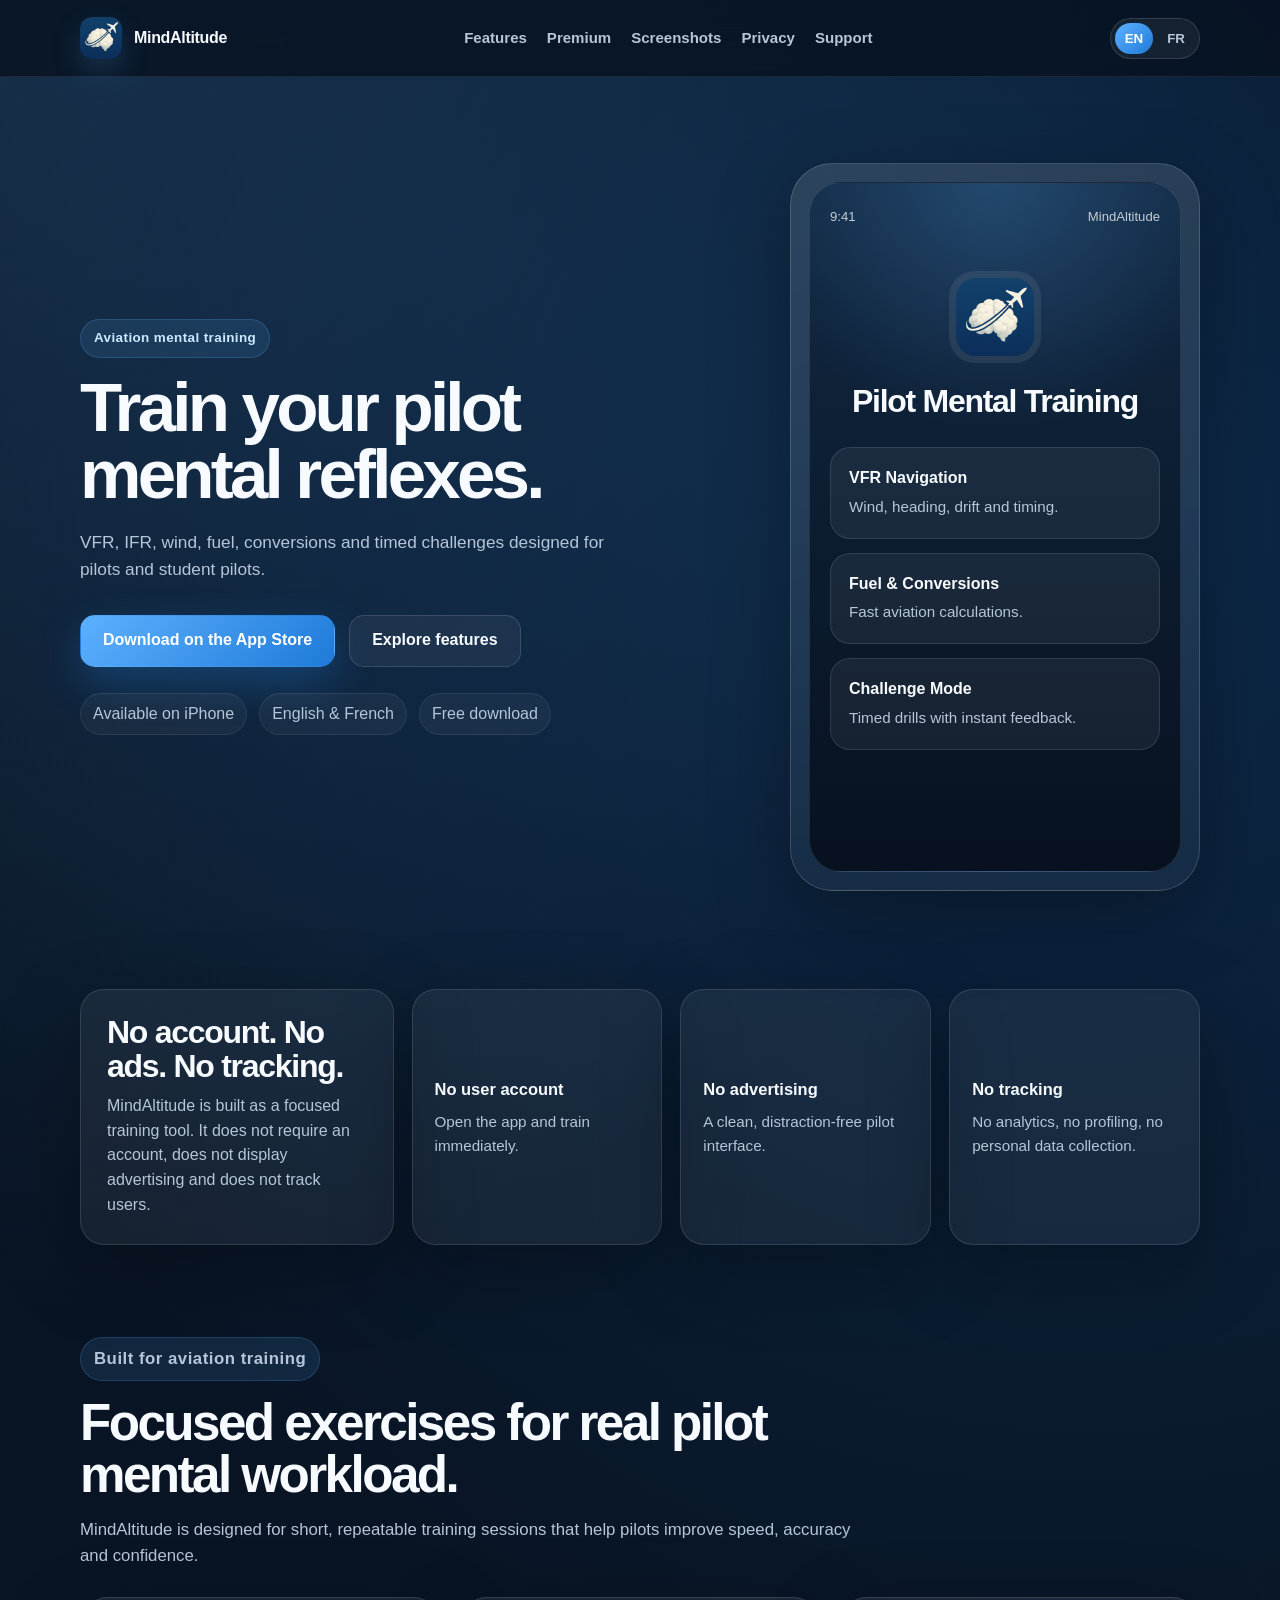
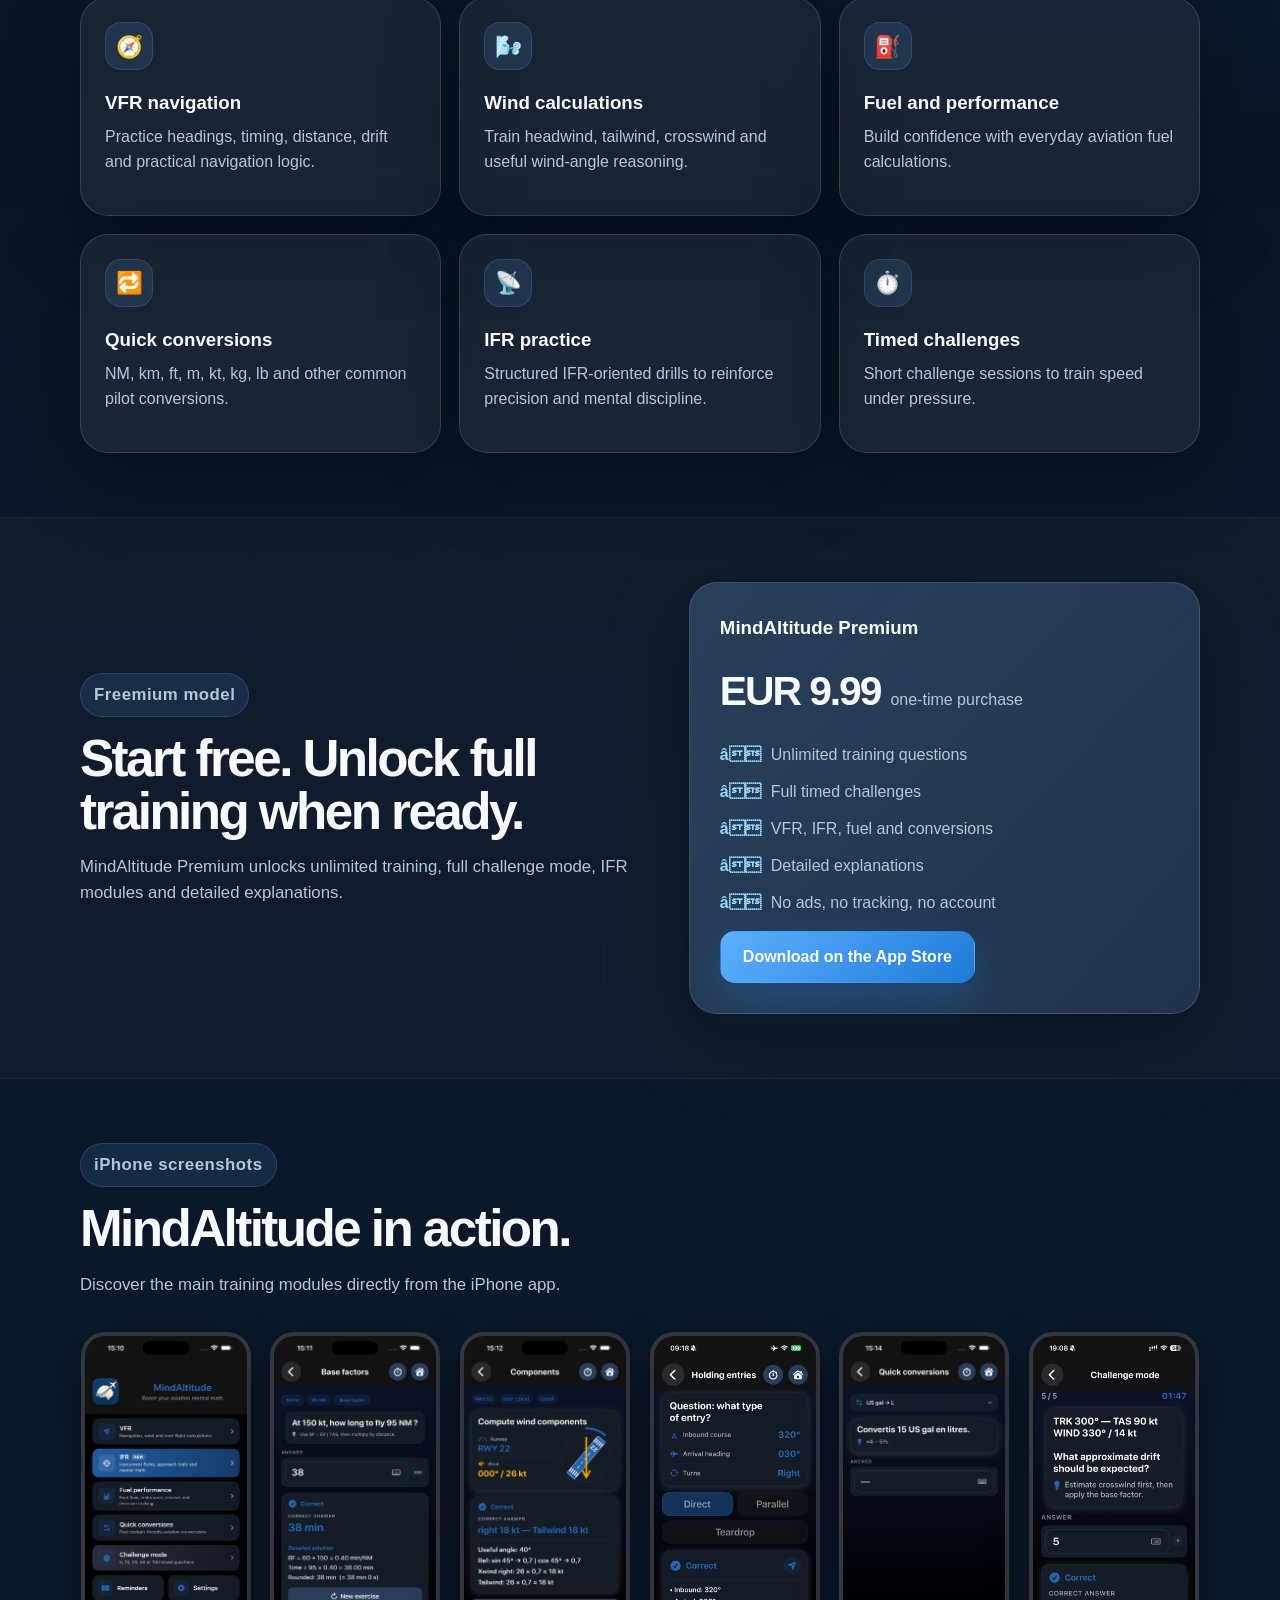
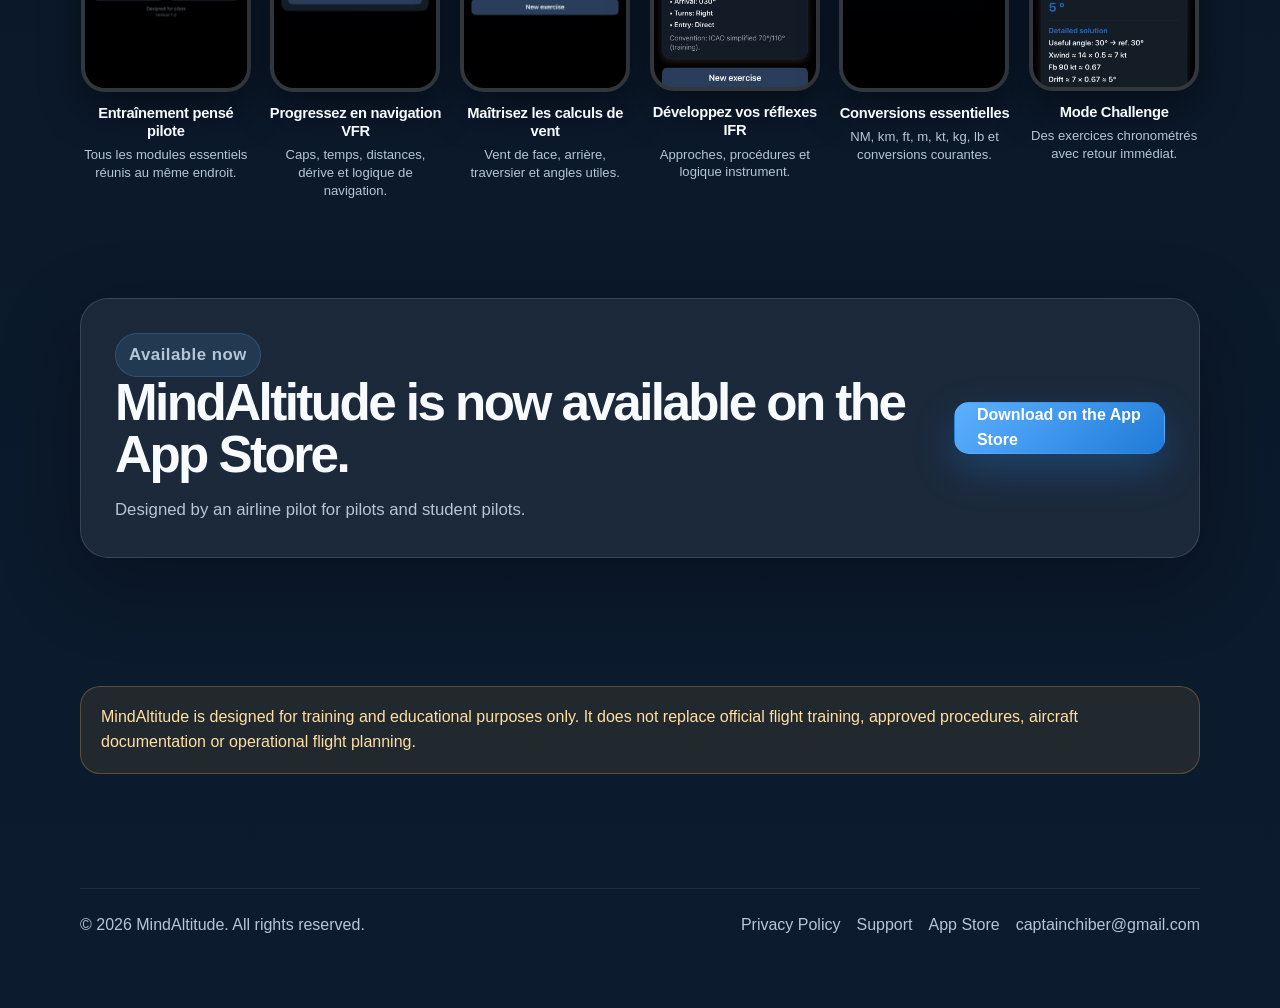
==== commit a7240652: "Update index.html" ====
--- a/index.html
+++ b/index.html
@@ -50,8 +50,16 @@
           </p>
 
           <div class="hero-actions">
-            <a class="button primary" href="https://apps.apple.com/app/mindaltitude/id6751252220" target="_blank" rel="noopener" data-i18n="hero_primary">Download on the App Store</a>            <a class="button secondary" href="#features" data-i18n="hero_secondary">Explore features</a>
-          </div>
+  <a class="button primary"
+     href="https://apps.apple.com/app/mindaltitude/id6751252220"
+     target="_blank">
+     Download on the App Store
+  </a>
+
+  <a class="button secondary" href="#features">
+     Explore features
+  </a>
+</div>
 
           <div class="trust-row">
             <span data-i18n="trust_1">iPhone app</span>
@@ -194,6 +202,11 @@
             <li data-i18n="premium_li_4">Detailed explanations</li>
             <li data-i18n="premium_li_5">No ads, no tracking, no account</li>
           </ul>
+          <a class="button primary"
+   href="https://apps.apple.com/app/mindaltitude/id6751252220"
+   target="_blank">
+   Download on the App Store
+</a>
         </div>
       </div>
     </section>
@@ -250,21 +263,21 @@
       </div>
     </section>
 
-    <section class="section release" id="release">
+  <section class="section release" id="release">
   <div class="container release-card">
     <div>
-      <p class="eyebrow" data-i18n="release_eyebrow">Available now</p>
-      <h2 data-i18n="release_title">Download MindAltitude on the App Store.</h2>
-      <p data-i18n="release_text">
-        MindAltitude is now available on iPhone with a free training mode and a Premium one-time unlock.
+      <p class="eyebrow">Available now</p>
+
+      <h2>MindAltitude is now available on the App Store.</h2>
+
+      <p>
+        Designed by an airline pilot for pilots and student pilots.
       </p>
     </div>
 
     <a class="button primary"
        href="https://apps.apple.com/app/mindaltitude/id6751252220"
-       target="_blank"
-       rel="noopener"
-       data-i18n="release_button">
+       target="_blank">
        Download on the App Store
     </a>
   </div>
@@ -285,6 +298,13 @@
       <div class="footer-links">
         <a href="privacy.html" data-i18n="footer_privacy">Privacy Policy</a>
         <a href="support.html" data-i18n="footer_support">Support</a>
+          <a href="https://apps.apple.com/app/mindaltitude/id6751252220"
+
+     target="_blank">
+
+     App Store
+
+  </a>
         <a href="mailto:captainchiber@gmail.com">captainchiber@gmail.com</a>
       </div>
     </div>
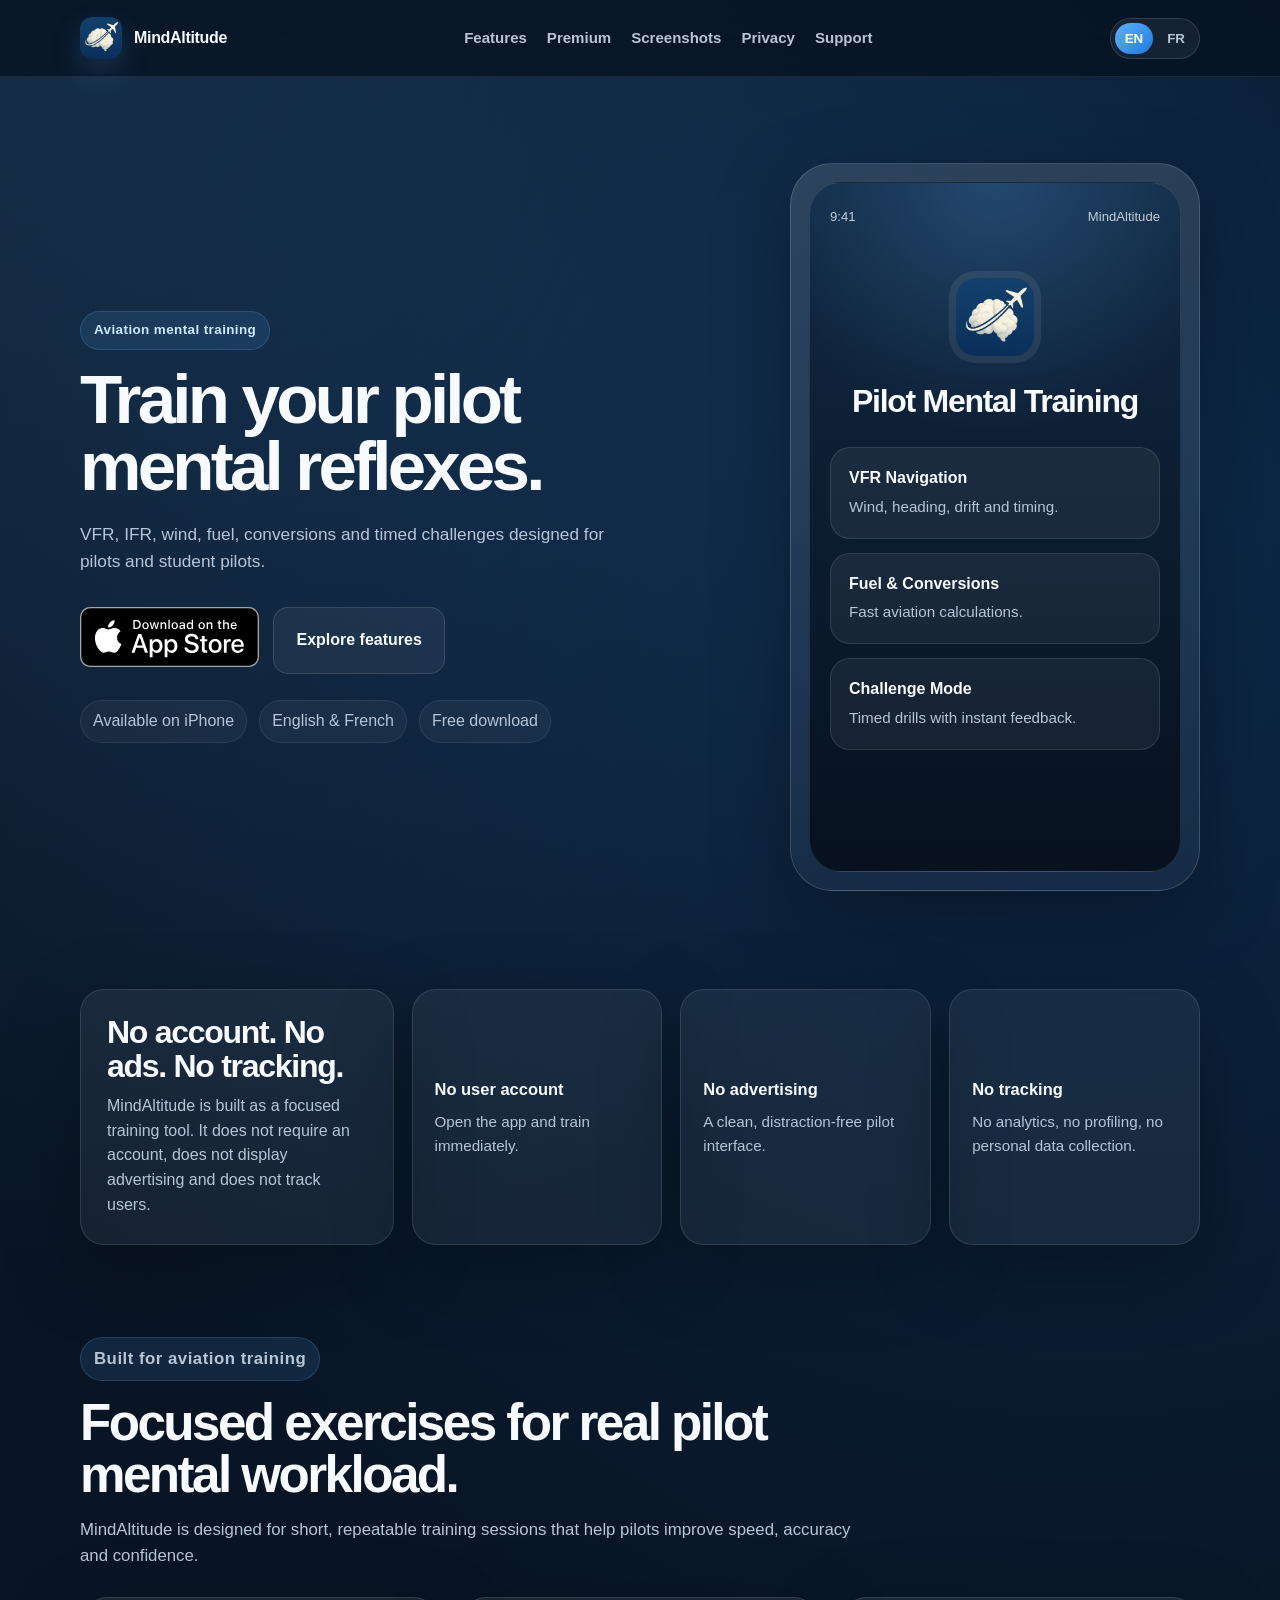
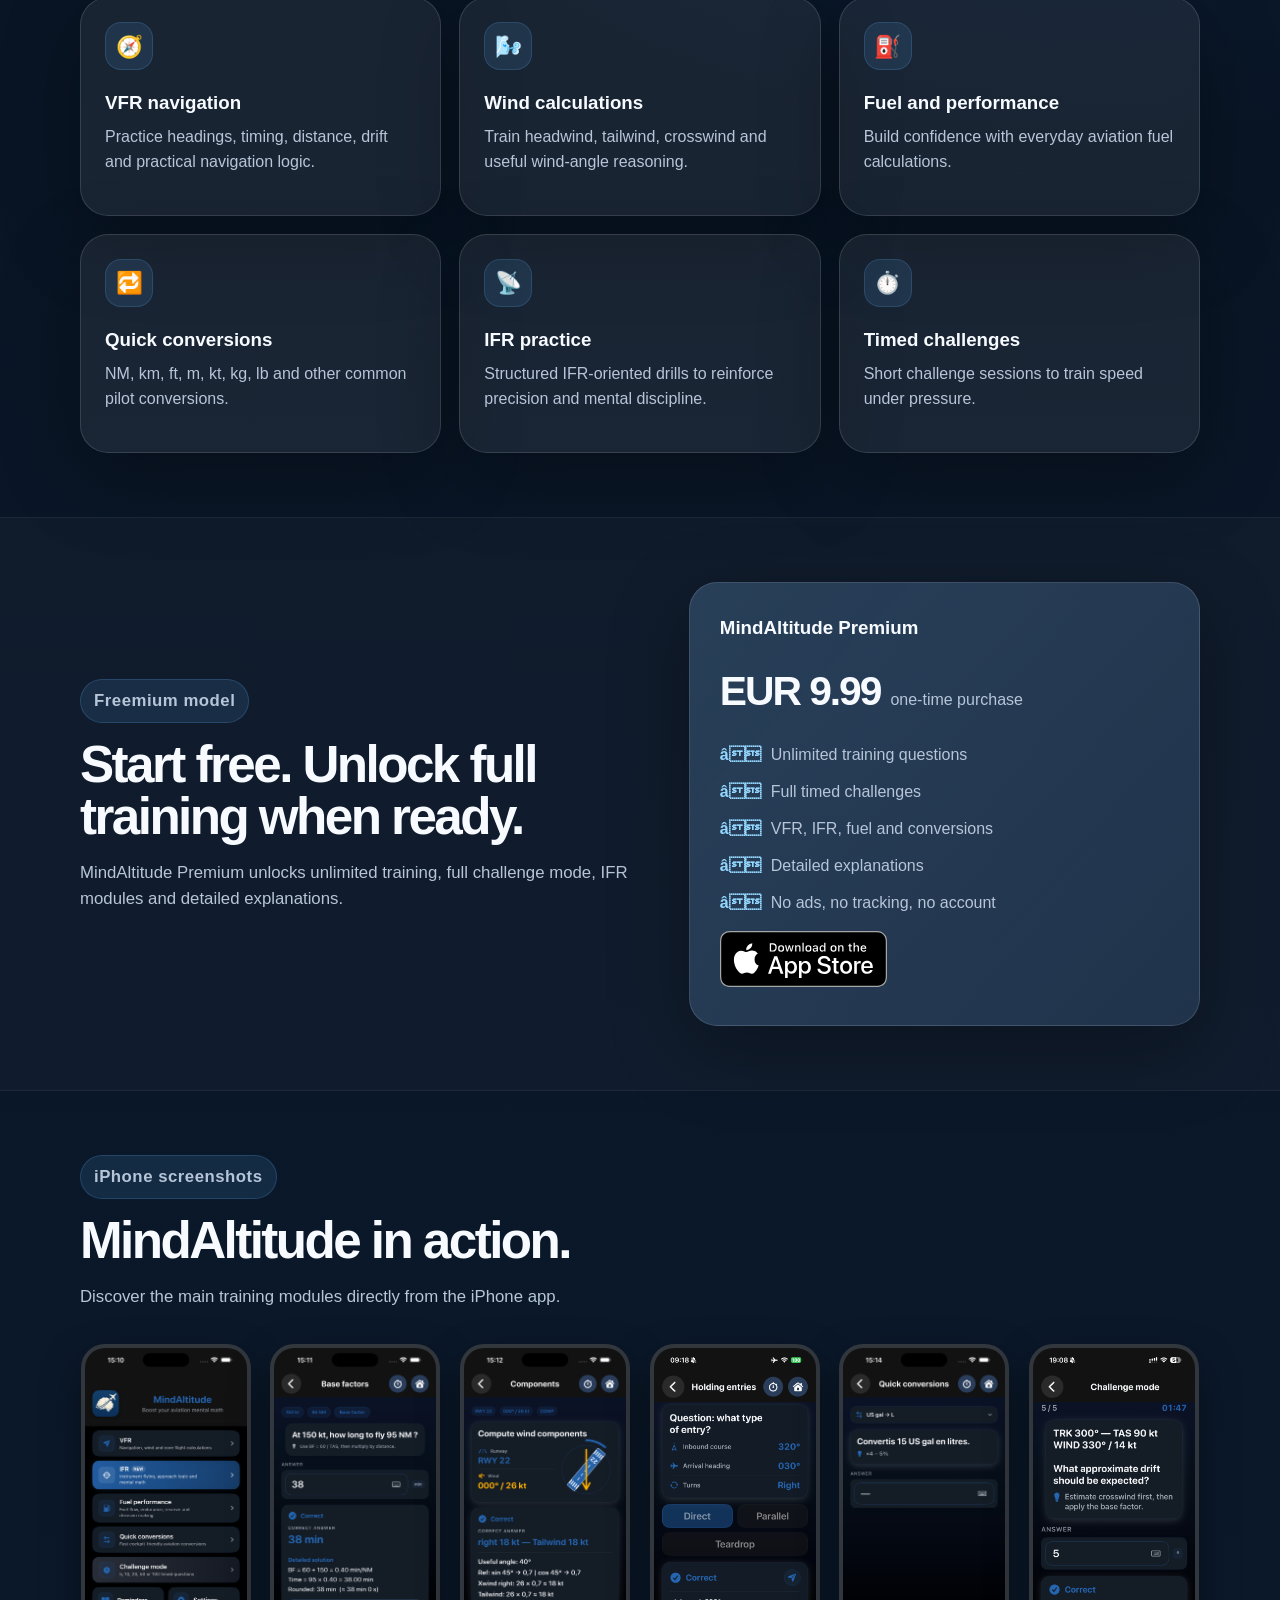
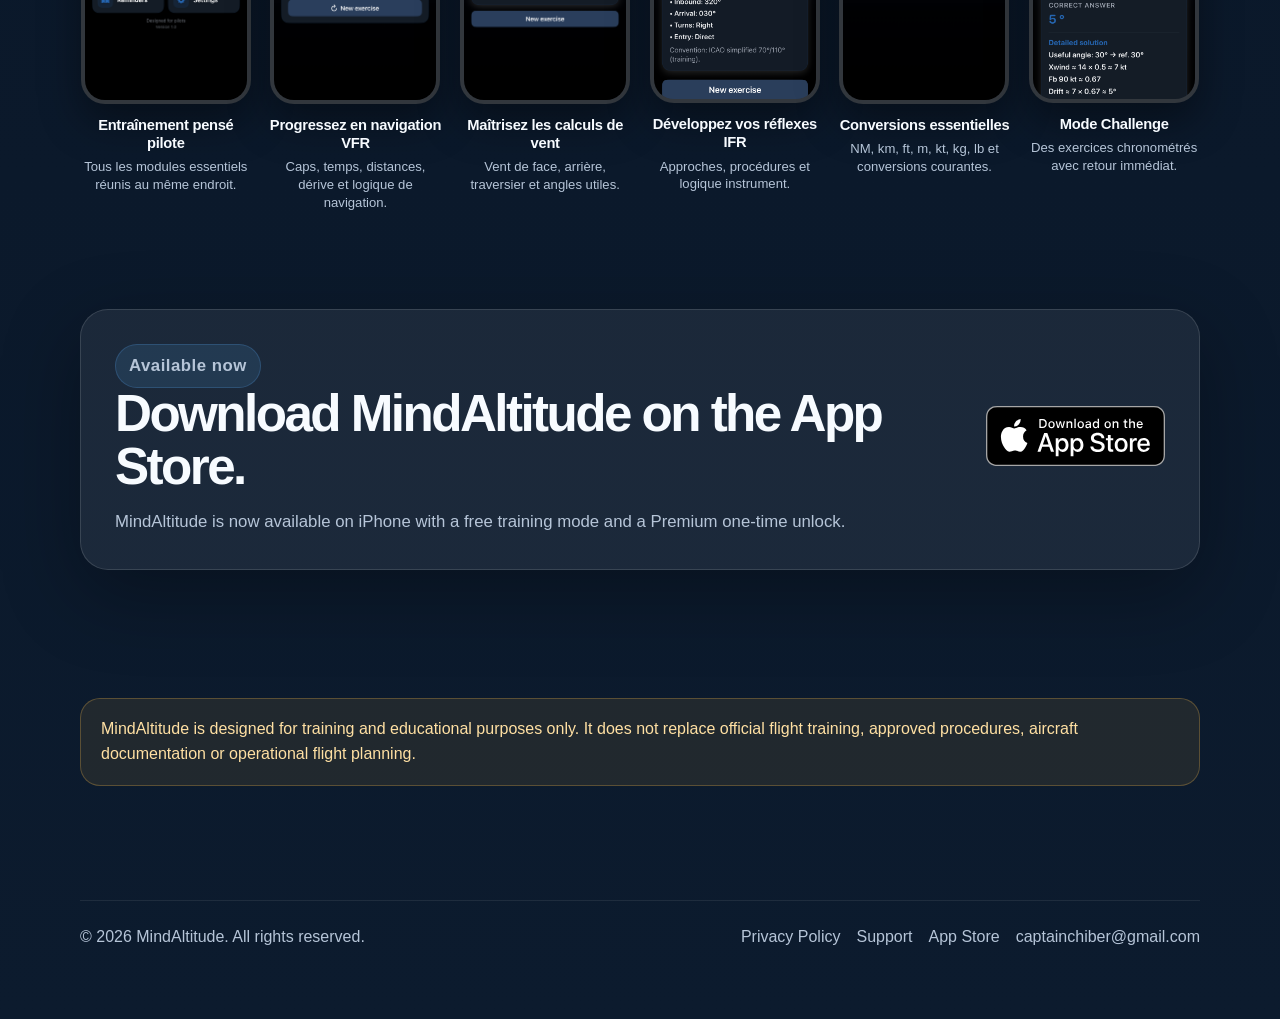
==== commit d2fd87dd: "Update index.html" ====
--- a/index.html
+++ b/index.html
@@ -50,21 +50,24 @@
           </p>
 
           <div class="hero-actions">
-  <a class="button primary"
-     href="https://apps.apple.com/app/mindaltitude/id6751252220"
-     target="_blank">
-     Download on the App Store
-  </a>
-
-  <a class="button secondary" href="#features">
-     Explore features
-  </a>
-</div>
+            <a href="https://apps.apple.com/app/mindaltitude/id6751252220"
+               target="_blank"
+               rel="noopener"
+               aria-label="Download MindAltitude on the App Store">
+              <img src="appstore-badge.svg"
+                   alt="Download on the App Store"
+                   height="60">
+            </a>
+
+            <a class="button secondary" href="#features" data-i18n="hero_secondary">
+              Explore features
+            </a>
+          </div>
 
           <div class="trust-row">
-            <span data-i18n="trust_1">iPhone app</span>
+            <span data-i18n="trust_1">Available on iPhone</span>
             <span data-i18n="trust_2">English & French</span>
-            <span data-i18n="trust_3">Training use only</span>
+            <span data-i18n="trust_3">Free download</span>
           </div>
         </div>
 
@@ -190,6 +193,7 @@
 
         <div class="premium-card">
           <h3 data-i18n="premium_card_title">MindAltitude Premium</h3>
+
           <div class="price">
             <strong data-i18n="premium_price">EUR 9.99</strong>
             <span data-i18n="premium_price_note">one-time purchase</span>
@@ -202,11 +206,15 @@
             <li data-i18n="premium_li_4">Detailed explanations</li>
             <li data-i18n="premium_li_5">No ads, no tracking, no account</li>
           </ul>
-          <a class="button primary"
-   href="https://apps.apple.com/app/mindaltitude/id6751252220"
-   target="_blank">
-   Download on the App Store
-</a>
+
+          <a href="https://apps.apple.com/app/mindaltitude/id6751252220"
+             target="_blank"
+             rel="noopener"
+             aria-label="Download MindAltitude on the App Store">
+            <img src="appstore-badge.svg"
+                 alt="Download on the App Store"
+                 height="56">
+          </a>
         </div>
       </div>
     </section>
@@ -222,66 +230,70 @@
         </div>
 
         <div class="screenshot-showcase">
-
-  <figure class="iphone-shot">
-    <img src="screenshot-home.png" alt="MindAltitude home screen">
-    <figcaption>Entraînement pensé pilote</figcaption>
-    <p>Tous les modules essentiels réunis au même endroit.</p>
-  </figure>
-
-  <figure class="iphone-shot">
-    <img src="screenshot-vfr.png" alt="VFR training">
-    <figcaption>Progressez en navigation VFR</figcaption>
-    <p>Caps, temps, distances, dérive et logique de navigation.</p>
-  </figure>
-
-  <figure class="iphone-shot">
-    <img src="screenshot-wind.png" alt="Wind calculations">
-    <figcaption>Maîtrisez les calculs de vent</figcaption>
-    <p>Vent de face, arrière, traversier et angles utiles.</p>
-  </figure>
-
-  <figure class="iphone-shot">
-    <img src="screenshot-ifr.png" alt="IFR training">
-    <figcaption>Développez vos réflexes IFR</figcaption>
-    <p>Approches, procédures et logique instrument.</p>
-  </figure>
-
-  <figure class="iphone-shot">
-    <img src="screenshot-conversions.png" alt="Conversions">
-    <figcaption>Conversions essentielles</figcaption>
-    <p>NM, km, ft, m, kt, kg, lb et conversions courantes.</p>
-  </figure>
-
-  <figure class="iphone-shot">
-    <img src="screenshot-challenge.png" alt="Challenge mode">
-    <figcaption>Mode Challenge</figcaption>
-    <p>Des exercices chronométrés avec retour immédiat.</p>
-  </figure>
-
-</div>
-      </div>
-    </section>
-
-  <section class="section release" id="release">
-  <div class="container release-card">
-    <div>
-      <p class="eyebrow">Available now</p>
-
-      <h2>MindAltitude is now available on the App Store.</h2>
-
-      <p>
-        Designed by an airline pilot for pilots and student pilots.
-      </p>
-    </div>
-
-    <a class="button primary"
-       href="https://apps.apple.com/app/mindaltitude/id6751252220"
-       target="_blank">
-       Download on the App Store
-    </a>
-  </div>
-</section>
+          <figure class="iphone-shot">
+            <img src="screenshot-home.png" alt="MindAltitude home screen">
+            <figcaption>Entraînement pensé pilote</figcaption>
+            <p>Tous les modules essentiels réunis au même endroit.</p>
+          </figure>
+
+          <figure class="iphone-shot">
+            <img src="screenshot-vfr.png" alt="VFR training">
+            <figcaption>Progressez en navigation VFR</figcaption>
+            <p>Caps, temps, distances, dérive et logique de navigation.</p>
+          </figure>
+
+          <figure class="iphone-shot">
+            <img src="screenshot-wind.png" alt="Wind calculations">
+            <figcaption>Maîtrisez les calculs de vent</figcaption>
+            <p>Vent de face, arrière, traversier et angles utiles.</p>
+          </figure>
+
+          <figure class="iphone-shot">
+            <img src="screenshot-ifr.png" alt="IFR training">
+            <figcaption>Développez vos réflexes IFR</figcaption>
+            <p>Approches, procédures et logique instrument.</p>
+          </figure>
+
+          <figure class="iphone-shot">
+            <img src="screenshot-conversions.png" alt="Conversions">
+            <figcaption>Conversions essentielles</figcaption>
+            <p>NM, km, ft, m, kt, kg, lb et conversions courantes.</p>
+          </figure>
+
+          <figure class="iphone-shot">
+            <img src="screenshot-challenge.png" alt="Challenge mode">
+            <figcaption>Mode Challenge</figcaption>
+            <p>Des exercices chronométrés avec retour immédiat.</p>
+          </figure>
+        </div>
+      </div>
+    </section>
+
+    <section class="section release" id="release">
+      <div class="container release-card">
+        <div>
+          <p class="eyebrow" data-i18n="release_eyebrow">Available now</p>
+
+          <h2 data-i18n="release_title">
+            MindAltitude is now available on the App Store.
+          </h2>
+
+          <p data-i18n="release_text">
+            Designed by an airline pilot for pilots and student pilots.
+          </p>
+        </div>
+
+        <a href="https://apps.apple.com/app/mindaltitude/id6751252220"
+           target="_blank"
+           rel="noopener"
+           aria-label="Download MindAltitude on the App Store">
+          <img src="appstore-badge.svg"
+               alt="Download on the App Store"
+               height="60">
+        </a>
+      </div>
+    </section>
+
     <section class="section disclaimer-section">
       <div class="container">
         <p class="disclaimer" data-i18n="disclaimer">
@@ -298,18 +310,12 @@
       <div class="footer-links">
         <a href="privacy.html" data-i18n="footer_privacy">Privacy Policy</a>
         <a href="support.html" data-i18n="footer_support">Support</a>
-          <a href="https://apps.apple.com/app/mindaltitude/id6751252220"
-
-     target="_blank">
-
-     App Store
-
-  </a>
+        <a href="https://apps.apple.com/app/mindaltitude/id6751252220" target="_blank" rel="noopener">App Store</a>
         <a href="mailto:captainchiber@gmail.com">captainchiber@gmail.com</a>
       </div>
     </div>
   </footer>
 
- <script src="script.js?v=5"></script>
+  <script src="script.js?v=6"></script>
 </body>
 </html>
